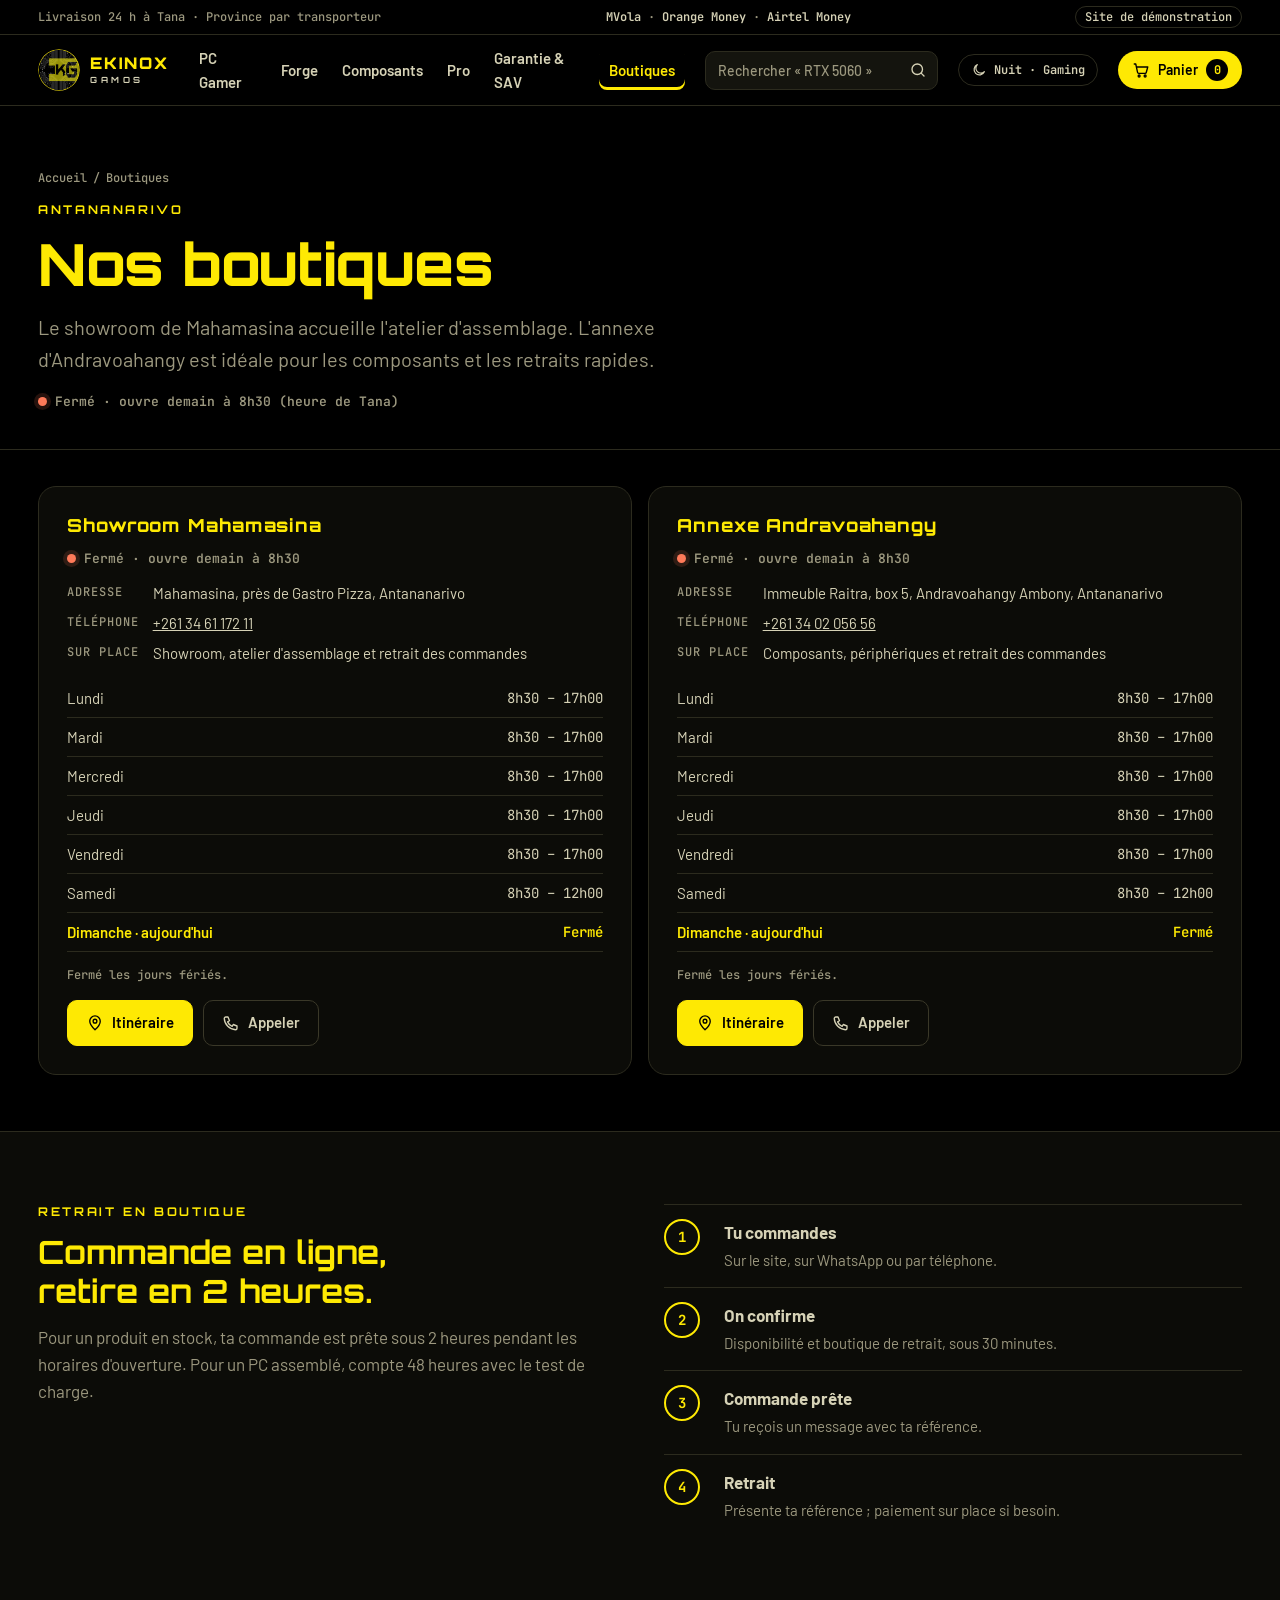
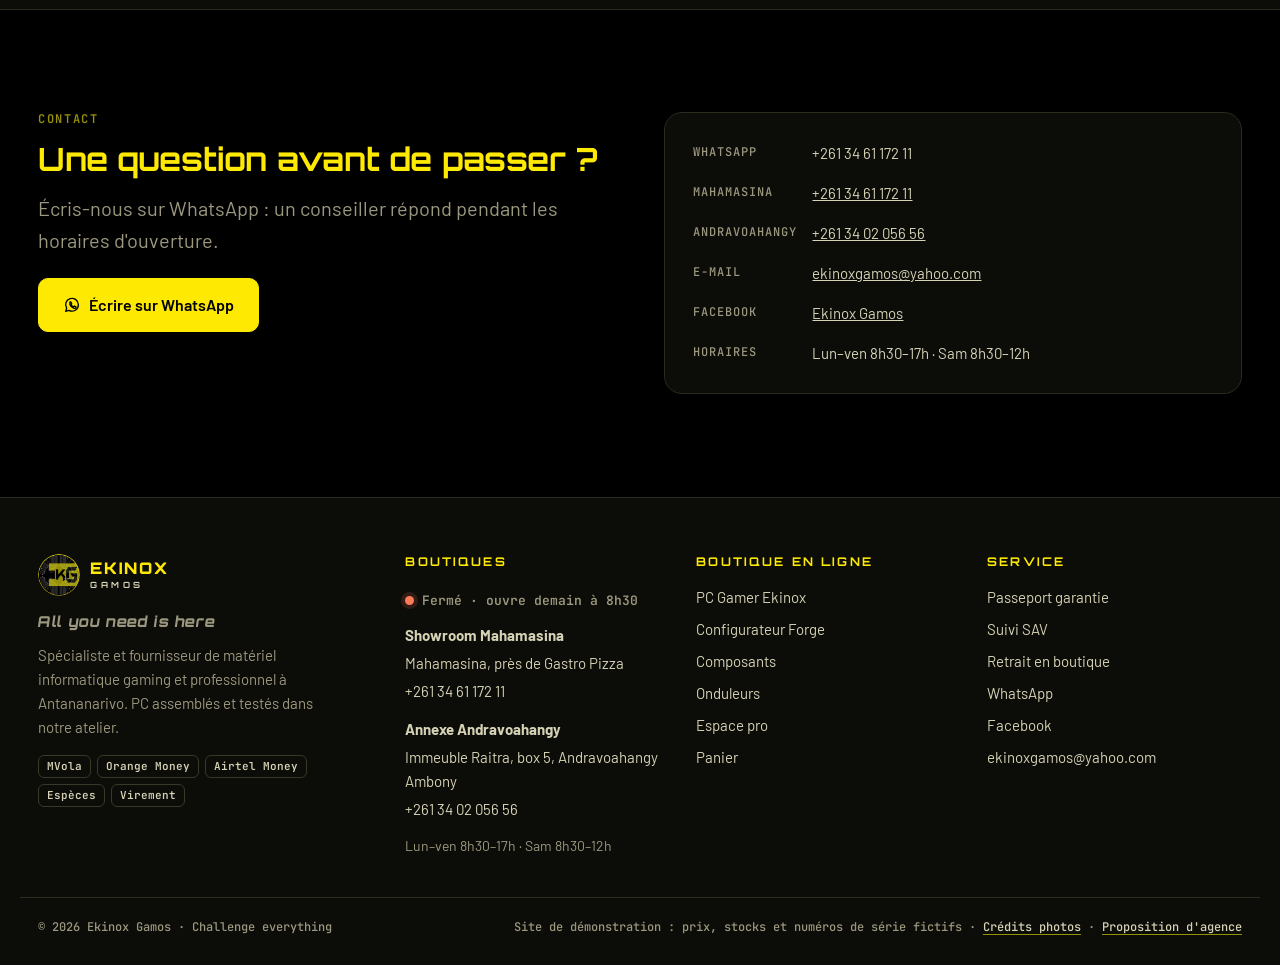
==== boutiques.html @ e49ce16f "Site de démonstration Ekinox Gamos Site statique (HTML/CSS/JS) dans la charte noir, jaune et olive :" ====
<!doctype html>
<html lang="fr">
<head>
<meta charset="utf-8">
<meta name="viewport" content="width=device-width, initial-scale=1, viewport-fit=cover">
<title>Nos boutiques · Ekinox Gamos</title>
<meta name="description" content="Showroom Ekinox Gamos à Mahamasina, près de Gastro Pizza, et annexe à l'immeuble Raitra, Andravoahangy. Horaires, itinéraires et contacts.">
<meta name="theme-color" content="#000000">
<link rel="icon" href="assets/img/logo-ekg.png">
<link rel="preconnect" href="https://fonts.googleapis.com">
<link rel="preconnect" href="https://fonts.gstatic.com" crossorigin>
<link rel="stylesheet" href="https://fonts.googleapis.com/css2?family=Barlow:wght@400;500;600;700&family=JetBrains+Mono:wght@400;500;600;700&family=Orbitron:wght@500;700;800;900&display=swap">
<link rel="stylesheet" href="assets/css/site.css">
<script>(function(){var d=document.documentElement,m=null,f=d.getAttribute("data-force");try{m=localStorage.getItem("ekg-mode")}catch(e){}if(f){m=f}else if(m!=="jour"&&m!=="nuit"){var h=(new Date().getUTCHours()+3)%24;m=(h>=6&&h<18)?"jour":"nuit"}d.setAttribute("data-mode",m)})();</script>
</head>
<body data-nav="boutiques.html">
<a class="skip" href="#main">Aller au contenu</a>
<header id="site-header"></header>

<main id="main">
  <section class="page-head">
    <div class="wrap">
      <nav class="crumbs" aria-label="Fil d'Ariane"><a href="index.html">Accueil</a><span>/</span><span>Boutiques</span></nav>
      <p class="kicker">Antananarivo</p>
      <h1>Nos boutiques</h1>
      <p class="lead">Le showroom de Mahamasina accueille l'atelier d'assemblage. L'annexe d'Andravoahangy est idéale pour les composants et les retraits rapides.</p>
      <p class="shop-status" id="b-status" style="margin-top:18px"></p>
    </div>
  </section>

  <section class="wrap" style="padding-block:36px 56px">
    <div class="shop-grid" id="b-shops"></div>
  </section>

  <section class="band-mode">
    <div class="wrap section" style="padding-block:clamp(44px,6vw,72px)">
      <div class="grid-2">
        <div>
          <p class="kicker">Retrait en boutique</p>
          <h2>Commande en ligne, retire en 2 heures.</h2>
          <p class="muted" style="margin-top:14px">Pour un produit en stock, ta commande est prête sous 2 heures pendant les horaires d'ouverture. Pour un PC assemblé, compte 48 heures avec le test de charge.</p>
        </div>
        <ol class="steps" style="margin-top:0">
          <li><div><b>Tu commandes</b><span>Sur le site, sur WhatsApp ou par téléphone.</span></div></li>
          <li><div><b>On confirme</b><span>Disponibilité et boutique de retrait, sous 30 minutes.</span></div></li>
          <li><div><b>Commande prête</b><span>Tu reçois un message avec ta référence.</span></div></li>
          <li><div><b>Retrait</b><span>Présente ta référence ; paiement sur place si besoin.</span></div></li>
        </ol>
      </div>
    </div>
  </section>

  <section class="section">
    <div class="wrap grid-2">
      <div>
        <p class="eyebrow">Contact</p>
        <h2>Une question avant de passer ?</h2>
        <p class="lead" style="margin-top:14px">Écris-nous sur WhatsApp : un conseiller répond pendant les horaires d'ouverture.</p>
        <div class="btn-row" style="margin-top:22px">
          <a class="btn btn-primary btn-lg" id="b-wa" target="_blank" rel="noopener"></a>
        </div>
      </div>
      <dl class="shop-meta panel" id="b-contact" style="display:grid"></dl>
    </div>
  </section>
</main>

<footer id="site-footer"></footer>
<script src="assets/js/data.js"></script>
<script src="assets/js/app.js"></script>
<script src="assets/js/boutiques.js"></script>
</body>
</html>
---- assets/css/site.css ----
/* ==========================================================================
   Ekinox Gamos — site de démonstration
   Charte : noir #000000, jaune #FEE903, olive #969108. Pas de blanc.
   Mode Nuit (gaming) : tout en noir. Mode Jour (pro) : en-tête et bandeaux en jaune.
   ========================================================================== */

:root{
  --bg:#000000;
  --surface:#0C0C08;
  --surface-2:#14140E;
  --surface-3:#1D1C14;
  --ink:#D6D2B6;            /* gris chaud de lecture (ajout fonctionnel) */
  --muted:#9C987F;
  --line:#2C2B1E;
  --line-2:#3A3828;
  --yellow:#FEE903;         /* jaune EKG */
  --yellow-hover:#FFF04D;
  --on-yellow:#000000;
  --olive:#969108;          /* olive EKG */
  --ok:#5FD39A;
  --danger:#FF7A59;

  /* En-tête et bandeaux : varient selon le mode */
  --hd-bg:#000000; --hd-fg:#D6D2B6; --hd-muted:#9C987F; --hd-line:#2C2B1E;
  --hd-accent:#FEE903; --hd-on-accent:#000000; --hd-field:#14140E;
  --band-bg:#0C0C08; --band-fg:#D6D2B6; --band-muted:#9C987F; --band-line:#2C2B1E;
  --band-title:#FEE903; --band-accent:#FEE903; --band-on-accent:#000000;

  --radius:12px;
  --radius-lg:18px;
  --shadow:0 30px 60px -30px rgba(0,0,0,.85);
  --font-display:"Orbitron","Arial Black",system-ui,sans-serif;
  --font-body:"Barlow",system-ui,-apple-system,"Segoe UI",Roboto,sans-serif;
  --font-mono:"JetBrains Mono",ui-monospace,SFMono-Regular,Menlo,Consolas,monospace;
  color-scheme:dark;
}
html[data-mode="jour"]{
  --hd-bg:#FEE903; --hd-fg:#000000; --hd-muted:#4A4500; --hd-line:#C9B902;
  --hd-accent:#000000; --hd-on-accent:#FEE903; --hd-field:#F1DC00;
  --band-bg:#FEE903; --band-fg:#000000; --band-muted:#4A4500; --band-line:#C9B902;
  --band-title:#000000; --band-accent:#000000; --band-on-accent:#FEE903;
}
html[data-mode="nuit"] [data-show-mode="jour"],
html[data-mode="jour"] [data-show-mode="nuit"]{display:none!important}

/* ---------- Base ---------- */
*,*::before,*::after{box-sizing:border-box}
html{background:var(--bg);scroll-behavior:smooth;-webkit-text-size-adjust:100%}
body{margin:0;background:var(--bg);color:var(--ink);font-family:var(--font-body);font-size:17px;line-height:1.6;-webkit-font-smoothing:antialiased;min-height:100vh;display:flex;flex-direction:column}
main{flex:1}
img{max-width:100%;display:block}
a{color:inherit}
button{font:inherit;color:inherit}
[hidden]{display:none!important}
::selection{background:var(--yellow);color:var(--on-yellow)}
:focus-visible{outline:2px solid var(--yellow);outline-offset:3px;border-radius:6px}
.skip{position:absolute;left:-999px;top:8px;z-index:200;background:var(--yellow);color:var(--on-yellow);padding:10px 14px;border-radius:8px;font-weight:700}
.skip:focus{left:12px}
.wrap{width:100%;max-width:1240px;margin-inline:auto;padding-left:max(18px, env(safe-area-inset-left, 0px));padding-right:max(18px, env(safe-area-inset-right, 0px))}
.mono{font-family:var(--font-mono)}
.sr-only{position:absolute;width:1px;height:1px;padding:0;margin:-1px;overflow:hidden;clip:rect(0,0,0,0);white-space:nowrap;border:0}

/* ---------- Typo ---------- */
h1,h2,h3,h4{margin:0;text-wrap:balance}
h1,h2,.display{font-family:var(--font-display);color:var(--yellow)}
h1{font-weight:800;font-size:clamp(30px,5vw,58px);line-height:1.12;letter-spacing:-.005em}
h2{font-weight:700;font-size:clamp(22px,2.8vw,32px);line-height:1.2}
h3{font-family:var(--font-body);font-weight:700;font-size:20px;line-height:1.3;color:var(--ink)}
h4{font-family:var(--font-body);font-weight:700;font-size:17px;color:var(--ink)}
p{margin:0}
.kicker{font:700 12px/1.3 var(--font-display);letter-spacing:.22em;text-transform:uppercase;color:var(--yellow);margin:0 0 14px}
.eyebrow{font:600 12px/1.3 var(--font-mono);letter-spacing:.14em;text-transform:uppercase;color:var(--olive);margin:0 0 12px}
.lead{font-size:clamp(17px,1.6vw,20px);color:var(--muted);max-width:58ch}
.muted{color:var(--muted)}
.hl{background:var(--yellow);color:var(--on-yellow);padding:0 .12em;-webkit-box-decoration-break:clone;box-decoration-break:clone}
.price{font-family:var(--font-mono);font-weight:700;font-variant-numeric:tabular-nums;white-space:nowrap;color:var(--yellow);letter-spacing:-.02em}
.price small{font-size:.65em;font-weight:500;color:var(--muted);letter-spacing:0}

/* ---------- Sections ---------- */
.section{padding-block:clamp(56px,8vw,104px)}
.section + .section{border-top:1px solid var(--line)}
.section-head{display:flex;flex-wrap:wrap;align-items:flex-end;justify-content:space-between;gap:16px 32px;margin-bottom:clamp(28px,4vw,44px)}
.section-head .lead{margin-top:12px}
.page-head{padding-block:clamp(36px,5vw,64px) clamp(24px,3vw,36px);border-bottom:1px solid var(--line)}
.page-head .lead{margin-top:14px}
.crumbs{font:500 12px var(--font-mono);color:var(--muted);margin-bottom:16px;display:flex;flex-wrap:wrap;gap:6px}
.crumbs a{text-decoration:none}
.crumbs a:hover{color:var(--yellow)}

/* Bandeaux qui suivent le mode (noir la nuit, jaune le jour) */
.band-mode{background:var(--band-bg);color:var(--band-fg);border-block:1px solid var(--band-line)}
.band-mode h2{color:var(--band-title)}
.band-mode .lead,.band-mode .muted{color:var(--band-muted)}
.band-mode .kicker{color:var(--band-title)}
.band-mode .btn-primary{background:var(--band-accent);border-color:var(--band-accent);color:var(--band-on-accent)}
.band-mode .btn-ghost{border-color:var(--band-fg);color:var(--band-fg)}
/* Bandeau toujours jaune, comme le bandeau de la bannière */
.band-y{background:var(--yellow);color:var(--on-yellow)}
.band-y h2,.band-y h3,.band-y .kicker{color:var(--on-yellow)}
.band-y .muted,.band-y .lead{color:#4A4500}

/* ---------- Piste de circuit ---------- */
.trace{position:relative;height:2px;background:var(--line)}
.trace::before{content:"";position:absolute;left:0;top:0;width:min(140px,30%);height:2px;background:var(--yellow)}
.trace::after{content:"";position:absolute;left:min(140px,30%);top:-5px;width:12px;height:12px;border-radius:50%;background:var(--bg);border:2px solid var(--yellow)}

/* ---------- Boutons ---------- */
.btn{display:inline-flex;align-items:center;justify-content:center;gap:8px;min-height:46px;padding:0 18px;border-radius:10px;border:1.5px solid var(--line-2);background:transparent;color:var(--ink);font:600 15px/1 var(--font-body);text-decoration:none;cursor:pointer;white-space:nowrap;transition:background-color .2s,border-color .2s,color .2s,transform .1s}
.btn:hover{border-color:var(--yellow);color:var(--yellow)}
.btn:active{transform:translateY(1px)}
.btn svg{width:18px;height:18px;flex:none}
.btn-primary{background:var(--yellow);border-color:var(--yellow);color:var(--on-yellow)}
.btn-primary:hover{background:var(--yellow-hover);border-color:var(--yellow-hover);color:var(--on-yellow)}
.btn-dark{background:#000;border-color:#000;color:var(--yellow)}
.btn-dark:hover{color:var(--yellow-hover);border-color:#000}
.btn-ghost{background:transparent}
.btn-sm{min-height:38px;padding:0 13px;font-size:14px;border-radius:9px}
.btn-lg{min-height:54px;padding:0 24px;font-size:16px}
.btn-block{width:100%}
.btn[disabled],.btn[aria-disabled="true"]{opacity:.45;cursor:not-allowed;pointer-events:none}
.btn-row{display:flex;flex-wrap:wrap;gap:10px}

/* ---------- Chips, tags, stock ---------- */
.chips{display:flex;flex-wrap:wrap;gap:8px;align-items:center}
.chip{display:inline-flex;align-items:center;gap:6px;min-height:38px;padding:0 14px;border-radius:999px;border:1.5px solid var(--line-2);font:600 13px/1 var(--font-mono);text-decoration:none;color:var(--ink);background:transparent;cursor:pointer;white-space:nowrap}
.chip:hover{border-color:var(--yellow);color:var(--yellow)}
.chip.is-on,.chip[aria-pressed="true"]{background:var(--yellow);border-color:var(--yellow);color:var(--on-yellow)}
.chip-label{font:500 11px var(--font-mono);color:var(--muted);text-transform:uppercase;letter-spacing:.12em;margin-right:4px}
.tag{display:inline-flex;align-items:center;font:600 11px/1 var(--font-mono);padding:5px 8px;border-radius:6px;border:1px solid var(--line-2);white-space:nowrap;color:var(--ink)}
.tag-y{background:var(--yellow);border-color:var(--yellow);color:var(--on-yellow)}
.tag-olive{border-color:var(--olive);color:var(--olive)}
.stock{display:inline-flex;align-items:center;gap:7px;font:500 12px/1.3 var(--font-mono);color:var(--muted)}
.stock::before{content:"";width:8px;height:8px;border-radius:50%;background:var(--ok);flex:none}
.stock.wait::before{background:var(--yellow)}
.stock.out::before{background:var(--line-2)}

/* ---------- Photos en bichromie noir / jaune ---------- */
.duo{position:relative;overflow:hidden;background:#000;isolation:isolate}
.duo img{width:100%;height:100%;object-fit:cover;filter:grayscale(1) contrast(1.12) brightness(.92)}
.duo::after{content:"";position:absolute;inset:0;background:var(--yellow);mix-blend-mode:multiply;pointer-events:none;z-index:1}

/* ---------- En-tête ---------- */
.topbar{background:var(--hd-bg);color:var(--hd-muted);border-bottom:1px solid var(--hd-line);font:500 12px/1.4 var(--font-mono);transition:background-color .35s,color .35s}
.topbar-in{display:flex;align-items:center;justify-content:space-between;gap:12px;min-height:34px}
.topbar b{color:var(--hd-fg);font-weight:600}
.tb-demo{border:1px solid var(--hd-line);border-radius:999px;padding:2px 9px;color:var(--hd-fg);white-space:nowrap}
.navbar{position:sticky;top:0;z-index:60;background:var(--hd-bg);color:var(--hd-fg);border-bottom:1px solid var(--hd-line);transition:background-color .35s,color .35s}
.nav-in{display:flex;align-items:center;gap:20px;min-height:70px}
.logo{display:inline-flex;align-items:center;gap:10px;text-decoration:none;flex:none}
.logo img{width:42px;height:42px;border-radius:50%;clip-path:circle(49.3%)}
.logo-word{display:flex;flex-direction:column;line-height:1}
.logo-word b{font:900 16px/1 var(--font-display);letter-spacing:.12em;color:var(--hd-accent)}
html[data-mode="nuit"] .logo-word b{color:var(--yellow)}
.logo-word small{font:700 8.5px/1 var(--font-display);letter-spacing:.42em;color:var(--hd-fg);margin-top:5px}
.nav-links{display:flex;align-items:center;gap:4px}
.nav-links a{text-decoration:none;font-weight:600;font-size:15px;padding:8px 10px;border-radius:8px;color:var(--hd-fg)}
.nav-links a:hover{box-shadow:inset 0 -3px 0 var(--hd-accent)}
html[data-mode="nuit"] .nav-links a:hover{color:var(--yellow);box-shadow:inset 0 -3px 0 var(--yellow)}
.nav-links a[aria-current="page"]{box-shadow:inset 0 -3px 0 var(--hd-accent)}
html[data-mode="nuit"] .nav-links a[aria-current="page"]{box-shadow:inset 0 -3px 0 var(--yellow);color:var(--yellow)}
.nav-search{margin-left:auto;display:flex;align-items:center;background:var(--hd-field);border:1.5px solid var(--hd-line);border-radius:10px;min-width:0;flex:0 1 240px}
.nav-search input{flex:1;min-width:0;background:none;border:0;color:var(--hd-fg);font:500 14px var(--font-body);padding:10px 12px;outline:none}
.nav-search input::placeholder{color:var(--hd-muted)}
.nav-search button{background:none;border:0;padding:0 10px;cursor:pointer;color:var(--hd-fg);display:grid;place-items:center;align-self:stretch}
.nav-search button svg{width:18px;height:18px}
.nav-search:focus-within{border-color:var(--hd-accent)}
.mode-btn{display:inline-flex;align-items:center;gap:7px;border:1.5px solid var(--hd-line);background:transparent;color:var(--hd-fg);border-radius:999px;padding:7px 12px;font:600 12px/1 var(--font-mono);cursor:pointer;flex:none}
.mode-btn svg{width:16px;height:16px}
.mode-btn:hover{border-color:var(--hd-accent)}
.cart-btn{display:inline-flex;align-items:center;gap:8px;text-decoration:none;background:var(--hd-accent);color:var(--hd-on-accent);border-radius:999px;padding:8px 14px;font:600 14px/1 var(--font-body);flex:none}
html[data-mode="nuit"] .cart-btn{background:var(--yellow);color:var(--on-yellow)}
.cart-btn svg{width:18px;height:18px}
.cart-btn b{font:700 12px/1 var(--font-mono);background:var(--hd-bg);color:var(--hd-fg);border-radius:999px;min-width:22px;height:22px;display:inline-grid;place-items:center;padding:0 6px}
html[data-mode="nuit"] .cart-btn b{background:#000;color:var(--yellow)}
.cart-btn.bump{animation:bump .4s ease}
@keyframes bump{50%{transform:scale(1.08)}}
.burger{display:none;background:none;border:1.5px solid var(--hd-line);border-radius:10px;width:44px;height:44px;place-items:center;cursor:pointer;color:var(--hd-fg);flex:none}
.burger svg{width:22px;height:22px}
.drawer{background:var(--hd-bg);border-top:1px solid var(--hd-line);padding-block:12px 20px}
.drawer nav{display:grid;gap:2px}
.drawer nav a{text-decoration:none;font-weight:600;font-size:18px;padding:12px 4px;border-bottom:1px solid var(--hd-line);color:var(--hd-fg)}
.drawer .nav-search{display:flex;margin:4px 0 12px;max-width:none}
@media (max-width:1180px){.nav-links a{padding:8px 7px;font-size:14px}.nav-search{flex-basis:180px}}
@media (max-width:1040px){
  .nav-links,.nav-in>.nav-search{display:none}
  .burger{display:grid;margin-left:auto}
  .cart-btn span{display:none}
}
@media (max-width:640px){.tb-pay{display:none}.mode-btn span{display:none}.logo-word small{display:none}.nav-in{gap:10px}}
@media (max-width:420px){.logo-word{display:none}}

/* ---------- Pied de page ---------- */
.site-footer{border-top:1px solid var(--line);background:var(--surface);margin-top:auto}
.foot-grid{display:grid;grid-template-columns:1.3fr 1fr 1fr 1fr;gap:36px;padding-block:56px 40px}
.foot-grid h3{font:700 12px var(--font-display);letter-spacing:.18em;text-transform:uppercase;color:var(--yellow);margin-bottom:16px}
.foot-grid ul{list-style:none;margin:0;padding:0;display:grid;gap:8px;font-size:15px}
.foot-grid a{text-decoration:none;color:var(--ink)}
.foot-grid a:hover{color:var(--yellow)}
.foot-brand .logo{margin-bottom:16px}
.foot-brand .logo-word b{color:var(--yellow)}
.foot-brand .logo-word small{color:var(--ink)}
.foot-slogan{font:800 16px/1.3 var(--font-display);color:var(--yellow);letter-spacing:.04em;transform:skewX(-8deg);transform-origin:left;margin-bottom:12px}
.foot-brand p{color:var(--muted);font-size:15px;max-width:36ch}
.foot-pay{display:flex;flex-wrap:wrap;gap:6px;margin-top:16px}
.foot-shop{display:grid;gap:4px;font-size:15px}
.foot-shop + .foot-shop{margin-top:14px}
.foot-shop b{color:var(--ink)}
.foot-bottom{display:flex;flex-wrap:wrap;justify-content:space-between;gap:10px 24px;padding-block:20px 28px;border-top:1px solid var(--line);font:500 12px/1.6 var(--font-mono);color:var(--muted)}
.foot-bottom a{color:var(--ink);text-decoration-color:var(--olive);text-underline-offset:3px}
@media (max-width:900px){.foot-grid{grid-template-columns:1fr 1fr}}
@media (max-width:520px){.foot-grid{grid-template-columns:1fr}}

/* ---------- Héros (accueil) ---------- */
.hero{position:relative;overflow:hidden;border-bottom:1px solid var(--line);min-height:clamp(520px,72vh,720px);display:flex;align-items:stretch}
.hero-media{position:absolute;inset:0}
.hero-media::before{content:"";position:absolute;inset:0;z-index:2;background:linear-gradient(90deg,rgba(0,0,0,.94) 0%,rgba(0,0,0,.82) 38%,rgba(0,0,0,.25) 75%,rgba(0,0,0,.35) 100%)}
.hero-in{position:relative;z-index:3;display:grid;grid-template-columns:minmax(0,1.25fr) minmax(0,.75fr);gap:40px;align-items:center;padding-block:clamp(48px,7vw,88px)}
.hero-copy .lead{margin-top:20px;color:var(--ink)}
.hero-copy .chips{margin-top:28px}
.hero-copy .btn-row{margin-top:22px}
.hero-card{justify-self:end;width:100%;max-width:340px;background:rgba(12,12,8,.88);border:1px solid var(--line-2);border-radius:var(--radius-lg);padding:20px;backdrop-filter:blur(6px);display:flex;flex-direction:column;gap:12px}
.hero-card .tag-y{align-self:flex-start}
.hero-card h3{font:900 22px/1.1 var(--font-display);letter-spacing:.06em;color:var(--yellow)}
.hero-card ul{list-style:none;margin:0;padding:12px 0;border-block:1px solid var(--line);display:grid;gap:4px;font:13px/1.5 var(--font-mono);color:var(--muted)}
.hero-card .price{font-size:22px}
@media (max-width:900px){
  .hero-in{grid-template-columns:1fr}
  .hero-card{justify-self:start}
  .hero-media::before{background:linear-gradient(180deg,rgba(0,0,0,.55) 0%,rgba(0,0,0,.9) 60%,#000 100%)}
}

/* ---------- Bande de confiance ---------- */
.trust{display:grid;grid-template-columns:repeat(4,minmax(0,1fr));border-bottom:1px solid var(--line)}
.trust li{list-style:none;display:flex;gap:14px;align-items:flex-start;padding:22px 20px;border-left:1px solid var(--line)}
.trust li:first-child{border-left:0;padding-left:0}
.trust svg{width:28px;height:28px;color:var(--yellow);flex:none;margin-top:2px}
.trust b{display:block;color:var(--ink);font-size:16px}
.trust span{font-size:14px;color:var(--muted)}
.trust-wrap{padding:0}
@media (max-width:900px){.trust{grid-template-columns:1fr 1fr}.trust li:nth-child(3){border-left:0;padding-left:0}.trust li:nth-child(n+3){border-top:1px solid var(--line)}}
@media (max-width:520px){.trust{grid-template-columns:1fr}.trust li{border-left:0;padding-left:0;border-top:1px solid var(--line)}.trust li:first-child{border-top:0}}

/* ---------- Cartes PC ---------- */
.pc-grid{display:grid;grid-template-columns:repeat(auto-fill,minmax(min(100%,260px),1fr));gap:18px}
.pc-card{position:relative;display:flex;flex-direction:column;background:var(--surface);border:1px solid var(--line);border-radius:var(--radius-lg);overflow:hidden;transition:border-color .25s,transform .25s}
.pc-card::after{content:"";position:absolute;left:0;right:0;bottom:0;height:3px;background:var(--yellow);transform:scaleX(0);transform-origin:left;transition:transform .35s ease}
.pc-card:hover{border-color:var(--line-2);transform:translateY(-2px)}
.pc-card:hover::after{transform:scaleX(1)}
.pc-media{display:block;aspect-ratio:4/3}
.pc-body{display:flex;flex-direction:column;gap:12px;padding:18px;flex:1}
.pc-top{display:flex;align-items:center;justify-content:space-between;gap:8px}
.pc-name{font:900 21px/1.1 var(--font-display);letter-spacing:.07em;color:var(--yellow);text-decoration:none}
.pc-line{color:var(--muted);font-size:15px;margin-top:-6px}
.pc-specs{list-style:none;margin:0;padding:0;display:grid;gap:3px;font:13px/1.5 var(--font-mono);color:var(--muted)}
.pc-specs li:nth-child(-n+2){color:var(--ink)}
.pc-fps{font:600 13px var(--font-mono);color:var(--yellow);display:flex;align-items:center;gap:8px}
.pc-fps i{flex:1;height:6px;border-radius:3px;background:var(--surface-3);overflow:hidden;position:relative}
.pc-fps i::before{content:"";position:absolute;inset:0 auto 0 0;width:var(--w,0%);background:var(--yellow)}
.pc-foot{margin-top:auto;display:flex;flex-direction:column;gap:6px;padding-top:14px;border-top:1px solid var(--line)}
.pc-foot .price{font-size:20px}
.pc-actions{display:grid;grid-template-columns:1fr 1fr;gap:8px}
.pc-badge{position:absolute;top:14px;left:14px;z-index:3}

/* ---------- Cartes composants ---------- */
.part-grid{display:grid;grid-template-columns:repeat(auto-fill,minmax(min(100%,230px),1fr));gap:14px}
.part-card{position:relative;display:flex;flex-direction:column;gap:10px;padding:16px;background:var(--surface);border:1px solid var(--line);border-radius:var(--radius);transition:border-color .2s}
.part-card:hover{border-color:var(--line-2)}
.part-ico{width:48px;height:48px;border-radius:10px;background:var(--surface-3);display:grid;place-items:center;color:var(--yellow)}
.part-ico svg{width:26px;height:26px}
.part-cat{font:500 11px var(--font-mono);color:var(--olive);text-transform:uppercase;letter-spacing:.12em}
.part-name{font-weight:700;font-size:16px;line-height:1.3;text-decoration:none;color:var(--ink)}
.part-name:hover{color:var(--yellow)}
.part-spec{font:12px/1.5 var(--font-mono);color:var(--muted)}
.part-foot{margin-top:auto;display:flex;align-items:flex-end;justify-content:space-between;gap:10px;padding-top:10px;border-top:1px solid var(--line)}
.part-foot .price{font-size:17px}
.part-foot .stock{margin-top:4px}
.part-note{position:absolute;top:14px;right:14px}

/* ---------- Univers pro ---------- */
.uni-grid{display:grid;grid-template-columns:repeat(3,minmax(0,1fr));gap:16px}
@media (max-width:900px){.uni-grid{grid-template-columns:1fr 1fr}}
@media (max-width:560px){.uni-grid{grid-template-columns:1fr}}
.uni-card{position:relative;display:block;min-height:220px;border-radius:var(--radius-lg);overflow:hidden;text-decoration:none;border:1px solid var(--line)}
.uni-card .duo{position:absolute;inset:0}
.uni-card .duo::before{content:"";position:absolute;inset:0;z-index:2;background:linear-gradient(0deg,rgba(0,0,0,.92) 0%,rgba(0,0,0,.35) 70%,rgba(0,0,0,.15) 100%)}
.uni-body{position:relative;z-index:3;display:flex;flex-direction:column;justify-content:flex-end;gap:6px;height:100%;min-height:220px;padding:20px}
.uni-body h3{font:800 17px/1.25 var(--font-display);letter-spacing:.04em;color:var(--yellow)}
.uni-body p{font-size:15px;color:var(--ink)}
.uni-card:hover{border-color:var(--yellow)}
.uni-card .arrow{position:absolute;top:16px;right:16px;z-index:3;width:36px;height:36px;border-radius:50%;background:var(--yellow);color:var(--on-yellow);display:grid;place-items:center;transition:transform .25s}
.uni-card:hover .arrow{transform:rotate(-45deg)}

/* ---------- Processus atelier ---------- */
.split{display:grid;grid-template-columns:minmax(0,1fr) minmax(0,1fr);gap:clamp(28px,5vw,64px);align-items:center}
@media (max-width:860px){.split{grid-template-columns:1fr}}
.split-media{border-radius:var(--radius-lg);aspect-ratio:4/3;border:1px solid var(--line)}
.steps{list-style:none;margin:28px 0 0;padding:0;display:grid;gap:0;counter-reset:st}
.steps li{counter-increment:st;display:grid;grid-template-columns:44px minmax(0,1fr);gap:16px;padding:14px 0;border-top:1px solid var(--line)}
.steps li::before{content:counter(st);display:grid;place-items:center;width:36px;height:36px;border-radius:50%;border:2px solid var(--yellow);color:var(--yellow);font:700 14px var(--font-mono)}
.steps b{display:block;color:var(--ink)}
.steps span{color:var(--muted);font-size:15px}

/* ---------- Bandeau promo ---------- */
.promo{display:grid;grid-template-columns:minmax(0,1fr) auto;gap:24px;align-items:center;padding-block:clamp(32px,4vw,48px)}
.promo p{max-width:62ch;margin-top:8px}
@media (max-width:760px){.promo{grid-template-columns:1fr}}

/* ---------- Arrivages ---------- */
.arrivals{display:grid;gap:0;border-top:1px solid var(--band-line)}
.arrival{display:grid;grid-template-columns:110px minmax(0,1fr) auto;gap:16px;align-items:center;padding:16px 0;border-bottom:1px solid var(--band-line)}
.arrival time{font:700 14px var(--font-mono);color:var(--band-title)}
.arrival b{display:block}
.arrival span{font-size:14px;color:var(--band-muted)}
@media (max-width:560px){.arrival{grid-template-columns:1fr;gap:6px}}

/* ---------- Boutiques ---------- */
.shop-grid{display:grid;grid-template-columns:repeat(2,minmax(0,1fr));gap:16px}
@media (max-width:760px){.shop-grid{grid-template-columns:1fr}}
.shop-card{background:var(--surface);border:1px solid var(--line);border-radius:var(--radius-lg);padding:clamp(20px,3vw,28px);display:flex;flex-direction:column;gap:14px}
.shop-card h3{font:800 18px/1.2 var(--font-display);letter-spacing:.05em;color:var(--yellow)}
.shop-status{display:inline-flex;align-items:center;gap:8px;font:600 13px var(--font-mono)}
.shop-status::before{content:"";width:9px;height:9px;border-radius:50%;background:var(--ok);box-shadow:0 0 0 4px rgba(95,211,154,.15)}
.shop-status.closed{color:var(--muted)}
.shop-status.closed::before{background:var(--danger);box-shadow:0 0 0 4px rgba(255,122,89,.15)}
.shop-meta{display:grid;grid-template-columns:auto minmax(0,1fr);gap:6px 14px;font-size:15px;margin:0}
.shop-meta dt{font:500 12px/1.9 var(--font-mono);color:var(--muted);text-transform:uppercase;letter-spacing:.08em}
.shop-meta dd{margin:0}
.hours{width:100%;border-collapse:collapse;font-size:15px}
.hours td{padding:7px 0;border-bottom:1px solid var(--line)}
.hours td:last-child{text-align:right;font-family:var(--font-mono);font-size:14px}
.hours tr.today td{color:var(--yellow);font-weight:600}

/* ---------- Formulaires ---------- */
.field{display:flex;flex-direction:column;gap:7px;min-width:0}
.field>label,.field>.label{font-weight:600;font-size:14px;color:var(--ink);display:flex;justify-content:space-between;gap:8px}
.field output{font:600 13px var(--font-mono);color:var(--yellow)}
.input,.select,.textarea{width:100%;background:var(--surface-2);border:1.5px solid var(--line-2);border-radius:10px;color:var(--ink);font:500 16px var(--font-body);padding:11px 14px;min-height:48px;transition:border-color .2s}
.textarea{min-height:120px;resize:vertical}
.select{appearance:none;background-image:url("data:image/svg+xml,%3Csvg xmlns='http://www.w3.org/2000/svg' viewBox='0 0 24 24' fill='none' stroke='%23FEE903' stroke-width='2'%3E%3Cpath d='m6 9 6 6 6-6'/%3E%3C/svg%3E");background-repeat:no-repeat;background-position:right 12px center;background-size:18px;padding-right:40px}
.input:focus,.select:focus,.textarea:focus{outline:none;border-color:var(--yellow)}
.input::placeholder,.textarea::placeholder{color:#6E6B57}
.hint{font-size:13px;color:var(--muted)}
.form-grid{display:grid;grid-template-columns:repeat(2,minmax(0,1fr));gap:16px}
.form-grid .full{grid-column:1/-1}
@media (max-width:620px){.form-grid{grid-template-columns:1fr}}
input[type="range"]{accent-color:var(--yellow);width:100%}
input[type="checkbox"],input[type="radio"]{accent-color:var(--yellow)}
.check{display:flex;gap:10px;align-items:flex-start;cursor:pointer;font-size:15px}
.check input{width:18px;height:18px;margin-top:3px;flex:none}

/* Cartes d'option (configurateur, livraison, paiement) */
.opts{display:grid;grid-template-columns:repeat(auto-fill,minmax(min(100%,250px),1fr));gap:10px}
.opt{position:relative;display:grid;grid-template-columns:auto minmax(0,1fr);gap:4px 12px;padding:14px;border:1.5px solid var(--line);border-radius:12px;background:var(--surface);cursor:pointer;transition:border-color .2s,background-color .2s}
.opt input{margin:3px 0 0;width:18px;height:18px}
.opt b{display:block;font-size:15px;line-height:1.3;color:var(--ink)}
.opt .opt-sub{grid-column:2;font:12px/1.5 var(--font-mono);color:var(--muted)}
.opt .opt-price{grid-column:2;display:flex;justify-content:space-between;align-items:center;gap:8px;margin-top:4px}
.opt .opt-price .price{font-size:15px}
.opt:hover{border-color:var(--line-2)}
.opt:has(input:checked){border-color:var(--yellow);background:var(--surface-2)}
.opt.is-off{opacity:.42;cursor:not-allowed}
.opt .why{grid-column:2;font:600 12px var(--font-mono);color:var(--danger)}

/* ---------- Tableaux ---------- */
.table-wrap{overflow-x:auto;border:1px solid var(--line);border-radius:var(--radius)}
.spec-table{width:100%;border-collapse:collapse;font-size:15px}
.spec-table th,.spec-table td{text-align:left;padding:12px 16px;border-bottom:1px solid var(--line);vertical-align:top}
.spec-table tr:last-child th,.spec-table tr:last-child td{border-bottom:0}
.spec-table th{width:34%;font:500 12px/1.8 var(--font-mono);color:var(--muted);text-transform:uppercase;letter-spacing:.06em;background:var(--surface)}
.spec-table td{font-family:var(--font-mono);font-size:14px}

/* ---------- Barres FPS ---------- */
.fps{display:grid;gap:12px}
.fps-row{display:grid;grid-template-columns:minmax(0,150px) minmax(0,1fr) 68px;gap:14px;align-items:center;font-size:15px}
.fps-row b{font:700 14px var(--font-mono);color:var(--yellow);text-align:right;font-variant-numeric:tabular-nums}
.fps-track{position:relative;height:12px;border-radius:6px;background:var(--surface-3)}
.fps-track > i{position:absolute;inset:0 auto 0 0;border-radius:6px;background:var(--yellow);width:var(--w)}
.fps-scale{display:grid;grid-template-columns:minmax(0,150px) minmax(0,1fr) 68px;gap:14px;font:500 11px var(--font-mono);color:var(--muted)}
.fps-scale span{position:relative;height:16px}
.fps-scale em{position:absolute;top:0;transform:translateX(-50%);font-style:normal;white-space:nowrap}
.fps-marks{position:absolute;inset:-6px 0;pointer-events:none}
.fps-marks i{position:absolute;top:0;bottom:0;width:1px;background:var(--olive);opacity:.7}
@media (max-width:520px){.fps-row,.fps-scale{grid-template-columns:minmax(0,96px) minmax(0,1fr) 56px;gap:10px;font-size:14px}}

/* ---------- Fiche produit ---------- */
.product{display:grid;grid-template-columns:minmax(0,1.1fr) minmax(0,.9fr);gap:clamp(24px,4vw,56px);align-items:start;padding-block:clamp(28px,4vw,48px)}
@media (max-width:900px){.product{grid-template-columns:1fr}}
.product-media{border-radius:var(--radius-lg);aspect-ratio:4/3;border:1px solid var(--line)}
.product-media.icon{display:grid;place-items:center;background:var(--surface)}
.product-media.icon::after{display:none}
.product-media.icon svg{width:30%;height:auto;color:var(--yellow)}
.photo-note{font:500 12px var(--font-mono);color:var(--muted);margin-top:10px}
.buybox{display:flex;flex-direction:column;gap:16px;position:sticky;top:96px}
@media (max-width:900px){.buybox{position:static}}
.buybox h1{font-size:clamp(28px,4vw,44px)}
.buybox .tagline{font-size:18px;color:var(--muted);margin-top:-6px}
.buybox .price{font-size:30px}
.stock-list{list-style:none;margin:0;padding:12px 14px;border:1px solid var(--line);border-radius:12px;display:grid;gap:8px;background:var(--surface)}
.stock-list li{display:flex;justify-content:space-between;gap:12px;font-size:15px}
.qty{display:inline-flex;align-items:center;border:1.5px solid var(--line-2);border-radius:10px;overflow:hidden}
.qty button{width:42px;height:46px;background:none;border:0;cursor:pointer;font-size:18px;color:var(--ink)}
.qty button:hover{color:var(--yellow)}
.qty input{width:44px;text-align:center;background:none;border:0;color:var(--ink);font:600 16px var(--font-mono);-moz-appearance:textfield}
.qty input::-webkit-outer-spin-button,.qty input::-webkit-inner-spin-button{-webkit-appearance:none}
.addon{display:grid;grid-template-columns:auto minmax(0,1fr) auto;gap:4px 12px;align-items:start;padding:14px;border:1.5px dashed var(--olive);border-radius:12px;cursor:pointer}
.addon:has(input:checked){border-style:solid;border-color:var(--yellow);background:var(--surface-2)}
.addon input{width:18px;height:18px;margin-top:3px}
.addon b{display:block}
.addon span{font-size:14px;color:var(--muted)}
.addon .price{font-size:15px}
.perks{list-style:none;margin:0;padding:0;display:grid;gap:10px}
.perks li{display:grid;grid-template-columns:24px minmax(0,1fr);gap:10px;font-size:15px}
.perks svg{width:22px;height:22px;color:var(--yellow)}
.perks b{color:var(--ink)}
.sticky-buy{display:none}
@media (max-width:900px){
  .sticky-buy{display:flex;position:fixed;left:0;right:0;bottom:0;z-index:55;gap:10px;align-items:center;justify-content:space-between;background:rgba(0,0,0,.94);border-top:1px solid var(--line-2);padding:10px max(14px, env(safe-area-inset-right, 0px)) calc(10px + env(safe-area-inset-bottom, 0px)) max(14px, env(safe-area-inset-left, 0px));backdrop-filter:blur(8px)}
  .sticky-buy .price{font-size:18px}
  body.has-sticky{padding-bottom:84px}
}
.tabs-block{display:grid;gap:clamp(36px,5vw,56px);padding-bottom:clamp(48px,6vw,80px)}

/* ---------- Catalogue ---------- */
.cat-layout{display:grid;grid-template-columns:250px minmax(0,1fr);gap:32px;padding-block:32px 72px;align-items:start}
@media (max-width:900px){.cat-layout{grid-template-columns:1fr}}
.cat-side{position:sticky;top:92px;display:flex;flex-direction:column;gap:22px}
@media (max-width:900px){.cat-side{position:static}}
.cat-list{list-style:none;margin:0;padding:0;display:grid;gap:2px}
.cat-list button{width:100%;display:flex;align-items:center;justify-content:space-between;gap:8px;background:none;border:0;border-radius:8px;padding:9px 10px;cursor:pointer;font:600 15px var(--font-body);color:var(--ink);text-align:left}
.cat-list button:hover{background:var(--surface-2);color:var(--yellow)}
.cat-list button[aria-pressed="true"]{background:var(--yellow);color:var(--on-yellow)}
.cat-list button span{font:500 12px var(--font-mono);opacity:.8}
@media (max-width:900px){
  .cat-list{display:flex;overflow-x:auto;gap:6px;padding-bottom:6px}
  .cat-list button{white-space:nowrap;border:1.5px solid var(--line-2);border-radius:999px;padding:8px 14px}
}
.cat-tools{display:flex;flex-wrap:wrap;gap:12px;align-items:center;margin-bottom:18px}
.cat-tools .search-big{flex:1 1 280px;position:relative}
.cat-tools .search-big svg{position:absolute;left:14px;top:50%;transform:translateY(-50%);width:18px;height:18px;color:var(--muted)}
.cat-tools .search-big .input{padding-left:42px}
.cat-tools .select{width:auto;min-width:200px}
.cat-banner{border-radius:var(--radius-lg);overflow:hidden;position:relative;min-height:150px;margin-bottom:20px;border:1px solid var(--line)}
.cat-banner .duo{position:absolute;inset:0}
.cat-banner .duo::before{content:"";position:absolute;inset:0;z-index:2;background:linear-gradient(90deg,rgba(0,0,0,.92) 0%,rgba(0,0,0,.5) 60%,rgba(0,0,0,.2) 100%)}
.cat-banner-in{position:relative;z-index:3;padding:24px;display:flex;flex-direction:column;justify-content:center;min-height:150px;gap:6px}
.cat-banner h2{font-size:clamp(20px,2.4vw,28px)}
.empty{border:1.5px dashed var(--line-2);border-radius:var(--radius-lg);padding:40px 24px;text-align:center;display:grid;gap:12px;justify-items:center;color:var(--muted)}
.empty svg{width:40px;height:40px;color:var(--olive)}
.empty b{color:var(--ink);font-size:18px}

/* ---------- Filtres de la gamme ---------- */
.filters{display:grid;grid-template-columns:minmax(0,1.4fr) repeat(3,minmax(0,1fr));gap:16px;align-items:end;padding:20px;background:var(--surface);border:1px solid var(--line);border-radius:var(--radius-lg)}
@media (max-width:900px){.filters{grid-template-columns:1fr 1fr}}
@media (max-width:520px){.filters{grid-template-columns:1fr}}

/* ---------- Configurateur ---------- */
.forge-start{display:grid;grid-template-columns:minmax(0,1.2fr) minmax(0,1fr) minmax(0,1fr) auto;gap:16px;align-items:end;padding:20px;background:var(--surface);border:1px solid var(--line);border-radius:var(--radius-lg)}
@media (max-width:900px){.forge-start{grid-template-columns:1fr 1fr}}
@media (max-width:560px){.forge-start{grid-template-columns:1fr}}
.forge{display:grid;grid-template-columns:minmax(0,1fr) 360px;gap:32px;align-items:start;padding-block:28px 80px}
@media (max-width:1000px){.forge{grid-template-columns:1fr}}
.forge-steps{display:grid;gap:36px}
.forge-step h2{display:flex;align-items:center;gap:12px;font-size:clamp(18px,2vw,22px);margin-bottom:14px}
.forge-step h2 .n{display:inline-grid;place-items:center;width:34px;height:34px;border-radius:50%;border:2px solid var(--yellow);font:700 14px var(--font-mono);color:var(--yellow);flex:none}
.forge-step.done h2 .n{background:var(--yellow);color:var(--on-yellow)}
.forge-step .step-note{font-size:14px;color:var(--muted);margin:-6px 0 14px}
.summary{position:sticky;top:92px;background:var(--surface);border:1px solid var(--line-2);border-radius:var(--radius-lg);padding:20px;display:flex;flex-direction:column;gap:14px}
@media (max-width:1000px){.summary{position:static}}
.summary h2{font-size:18px}
.sum-list{list-style:none;margin:0;padding:0;display:grid;gap:0}
.sum-list li{display:grid;grid-template-columns:minmax(0,1fr) auto;gap:2px 10px;padding:9px 0;border-bottom:1px solid var(--line);font-size:14px}
.sum-list li small{grid-column:1;font:500 11px var(--font-mono);color:var(--muted);text-transform:uppercase;letter-spacing:.08em}
.sum-list li span{grid-column:1;color:var(--ink)}
.sum-list li .price{grid-column:2;grid-row:1 / span 2;align-self:center;font-size:13px}
.sum-list li.empty-pick span{color:var(--muted);font-style:italic}
.sum-total{display:flex;justify-content:space-between;align-items:baseline;gap:10px}
.sum-total .price{font-size:26px}
.meter{display:grid;gap:6px;font-size:14px}
.meter-bar{height:10px;border-radius:5px;background:var(--surface-3);overflow:hidden}
.meter-bar i{display:block;height:100%;background:var(--yellow);width:var(--w,0%);transition:width .3s}
.meter-bar.bad i{background:var(--danger)}
.issues{list-style:none;margin:0;padding:0;display:grid;gap:8px}
.issues li{display:grid;grid-template-columns:20px minmax(0,1fr);gap:8px;font-size:14px;line-height:1.45}
.issues li::before{content:"!";display:grid;place-items:center;width:20px;height:20px;border-radius:50%;background:var(--danger);color:#000;font:700 12px var(--font-mono)}
.issues li.ok::before{content:"✓";background:var(--ok)}

/* ---------- Panier ---------- */
.cart-layout{display:grid;grid-template-columns:minmax(0,1fr) 400px;gap:32px;align-items:start;padding-block:32px 80px}
@media (max-width:1000px){.cart-layout{grid-template-columns:1fr}}
.cart-lines{display:grid;gap:12px}
.cart-line{display:grid;grid-template-columns:96px minmax(0,1fr) auto;gap:16px;align-items:start;padding:14px;background:var(--surface);border:1px solid var(--line);border-radius:var(--radius)}
.cart-thumb{width:96px;aspect-ratio:1;border-radius:10px}
.cart-thumb.icon{display:grid;place-items:center;background:var(--surface-3);color:var(--yellow)}
.cart-thumb.icon::after{display:none}
.cart-thumb.icon svg{width:40px;height:40px}
.cart-info{display:grid;gap:6px;min-width:0}
.cart-info a{font-weight:700;text-decoration:none;color:var(--ink)}
.cart-info a:hover{color:var(--yellow)}
.cart-info ul{list-style:none;margin:0;padding:0;font:12px/1.6 var(--font-mono);color:var(--muted)}
.cart-side{display:grid;gap:12px;justify-items:end}
.cart-side .price{font-size:17px}
.link-btn{background:none;border:0;padding:0;font:500 13px var(--font-mono);color:var(--muted);cursor:pointer;text-decoration:underline;text-underline-offset:3px}
.link-btn:hover{color:var(--danger)}
@media (max-width:620px){.cart-line{grid-template-columns:64px minmax(0,1fr)}.cart-thumb{width:64px}.cart-side{grid-column:1/-1;grid-auto-flow:column;justify-content:space-between;align-items:center}}
.checkout{position:sticky;top:92px;display:flex;flex-direction:column;gap:18px;background:var(--surface);border:1px solid var(--line-2);border-radius:var(--radius-lg);padding:20px}
@media (max-width:1000px){.checkout{position:static}}
.checkout h2{font-size:18px}
.checkout fieldset{border:0;margin:0;padding:0;display:grid;gap:8px}
.checkout legend{font-weight:700;font-size:15px;margin-bottom:8px;color:var(--ink)}
.checkout .opts{grid-template-columns:1fr}
.totals{display:grid;gap:6px;font-size:15px;padding-top:14px;border-top:1px solid var(--line)}
.totals div{display:flex;justify-content:space-between;gap:12px}
.totals .grand{font-size:17px;font-weight:700;color:var(--ink);padding-top:8px;border-top:1px solid var(--line);margin-top:4px}
.totals .grand .price{font-size:24px}
.upsell{display:grid;grid-template-columns:auto minmax(0,1fr) auto;gap:14px;align-items:center;padding:16px;border-radius:var(--radius);margin-top:4px}
.upsell svg{width:30px;height:30px}

/* ---------- Pro ---------- */
.pro-hero{padding-block:clamp(48px,7vw,88px)}
.pro-hero-in{display:grid;grid-template-columns:minmax(0,1.2fr) minmax(0,.8fr);gap:40px;align-items:center}
@media (max-width:900px){.pro-hero-in{grid-template-columns:1fr}}
.pro-hero h1{color:var(--band-title)}
.pro-perks{display:grid;grid-template-columns:1fr 1fr;gap:12px}
.pro-perks div{border:1.5px solid var(--band-line);border-radius:12px;padding:14px;display:grid;gap:2px}
.pro-perks b{font-size:16px}
.pro-perks span{font-size:14px;color:var(--band-muted)}
.uni-section{display:grid;grid-template-columns:minmax(0,.9fr) minmax(0,1.1fr);gap:clamp(24px,4vw,56px);align-items:center;padding-block:clamp(40px,6vw,72px);border-top:1px solid var(--line);scroll-margin-top:90px}
.uni-section:nth-of-type(even) .uni-photo{order:2}
@media (max-width:860px){.uni-section{grid-template-columns:1fr}.uni-section:nth-of-type(even) .uni-photo{order:0}}
.uni-photo{border-radius:var(--radius-lg);aspect-ratio:3/2;border:1px solid var(--line)}
.uni-text{display:flex;flex-direction:column;gap:14px}
.uni-text .soft{display:flex;flex-wrap:wrap;gap:6px}
.uni-config{background:var(--surface);border:1px solid var(--line);border-radius:var(--radius);padding:16px;display:grid;gap:10px}
.uni-config ul{list-style:none;margin:0;padding:0;font:13px/1.6 var(--font-mono);color:var(--muted)}
.uni-config .row{display:flex;justify-content:space-between;align-items:center;gap:12px;flex-wrap:wrap}
.toggle{display:inline-flex;border:1.5px solid var(--line-2);border-radius:999px;padding:3px}
.toggle button{border:0;background:none;padding:7px 14px;border-radius:999px;font:600 13px var(--font-mono);cursor:pointer;color:var(--muted)}
.toggle button[aria-pressed="true"]{background:var(--yellow);color:var(--on-yellow)}

/* ---------- Garantie ---------- */
.lookup{display:flex;flex-wrap:wrap;gap:10px;align-items:stretch}
.lookup .input{flex:1 1 260px;font-family:var(--font-mono);text-transform:uppercase;letter-spacing:.04em}
.passport{display:grid;grid-template-columns:minmax(0,1fr) 220px;gap:24px;background:var(--surface);border:1px solid var(--line-2);border-radius:var(--radius-lg);padding:clamp(20px,3vw,28px);margin-top:24px}
@media (max-width:760px){.passport{grid-template-columns:1fr}}
.passport-head{display:flex;flex-wrap:wrap;gap:10px;align-items:center;justify-content:space-between}
.passport h2{font-size:clamp(20px,2.4vw,26px)}
.qr-box{background:var(--yellow);border-radius:14px;padding:14px;display:grid;justify-items:center;gap:8px;align-self:start}
.qr-box canvas,.qr-box img{width:100%!important;height:auto!important;max-width:190px;image-rendering:pixelated}
.qr-box small{font:600 11px var(--font-mono);color:#000;text-align:center}
.warranty-bar{height:12px;border-radius:6px;background:var(--surface-3);overflow:hidden}
.warranty-bar i{display:block;height:100%;background:var(--yellow);width:var(--w)}
.warranty-bar.expired i{background:var(--danger)}
.timeline{list-style:none;margin:0;padding:0;display:grid;gap:0}
.timeline li{display:grid;grid-template-columns:28px minmax(0,1fr);gap:12px;padding-bottom:18px;position:relative}
.timeline li::before{content:"";width:16px;height:16px;border-radius:50%;border:2px solid var(--line-2);background:var(--bg);margin-top:4px;z-index:1}
.timeline li::after{content:"";position:absolute;left:8px;top:22px;bottom:0;width:2px;background:var(--line-2)}
.timeline li:last-child::after{display:none}
.timeline li.done::before{background:var(--yellow);border-color:var(--yellow)}
.timeline li.done::after{background:var(--yellow)}
.timeline li.current::before{border-color:var(--yellow);box-shadow:0 0 0 4px rgba(254,233,3,.18)}
.timeline b{display:block;color:var(--ink)}
.timeline span{font-size:14px;color:var(--muted)}
.cards-2{display:grid;grid-template-columns:repeat(2,minmax(0,1fr));gap:16px}
@media (max-width:860px){.cards-2{grid-template-columns:1fr}}
.panel{background:var(--surface);border:1px solid var(--line);border-radius:var(--radius-lg);padding:clamp(20px,3vw,28px);display:flex;flex-direction:column;gap:16px}
.panel h2{font-size:clamp(18px,2vw,22px)}
.demo-hint{font:500 13px var(--font-mono);color:var(--muted)}
.demo-hint button{font:600 13px var(--font-mono);background:none;border:0;border-bottom:1px dashed var(--olive);color:var(--yellow);cursor:pointer;padding:0}

/* ---------- Toast & modale ---------- */
.toasts{position:fixed;left:50%;bottom:calc(20px + env(safe-area-inset-bottom, 0px));transform:translateX(-50%);z-index:100;display:grid;gap:8px;width:min(440px,calc(100% - 28px))}
body.has-sticky .toasts{bottom:calc(96px + env(safe-area-inset-bottom, 0px))}
.toast{display:flex;align-items:center;justify-content:space-between;gap:14px;background:var(--yellow);color:var(--on-yellow);border-radius:12px;padding:12px 14px 12px 16px;font-weight:600;box-shadow:var(--shadow);animation:toast-in .3s ease}
.toast a{color:var(--on-yellow);font:700 13px var(--font-mono);white-space:nowrap}
@keyframes toast-in{from{opacity:0;transform:translateY(10px)}}
dialog.modal{border:1px solid var(--line-2);border-radius:var(--radius-lg);background:var(--surface);color:var(--ink);padding:0;width:min(520px,calc(100% - 28px));box-shadow:var(--shadow)}
dialog.modal::backdrop{background:rgba(0,0,0,.75)}
.modal-in{padding:clamp(20px,4vw,32px);display:grid;gap:16px}
.modal-in h2{font-size:20px}
.ref{font:700 18px var(--font-mono);color:var(--yellow);letter-spacing:.04em}
.recap{border:1px solid var(--line);border-radius:12px;padding:14px;display:grid;gap:6px;font-size:15px}
.recap div{display:flex;justify-content:space-between;gap:12px}
.recap span{color:var(--muted)}

/* ---------- Divers ---------- */
.note-demo{font:500 12px/1.6 var(--font-mono);color:var(--muted)}
.grid-2{display:grid;grid-template-columns:repeat(2,minmax(0,1fr));gap:clamp(24px,4vw,48px)}
@media (max-width:860px){.grid-2{grid-template-columns:1fr}}
.list-pads{list-style:none;margin:0;padding:0;display:grid;gap:12px}
.list-pads li{position:relative;padding-left:24px}
.list-pads li::before{content:"";position:absolute;left:0;top:.5em;width:10px;height:10px;border-radius:50%;border:2px solid var(--yellow);background:var(--bg)}
.credits{display:grid;gap:10px}
.credit{display:grid;grid-template-columns:120px minmax(0,1fr);gap:16px;align-items:center;padding:12px;border:1px solid var(--line);border-radius:12px;background:var(--surface)}
.credit .duo{aspect-ratio:3/2;border-radius:8px}
.credit a{color:var(--ink);text-decoration-color:var(--olive);text-underline-offset:3px}
@media (max-width:520px){.credit{grid-template-columns:84px minmax(0,1fr)}}

@media (prefers-reduced-motion: reduce){
  html{scroll-behavior:auto}
  *,*::before,*::after{animation:none!important;transition:none!important}
}
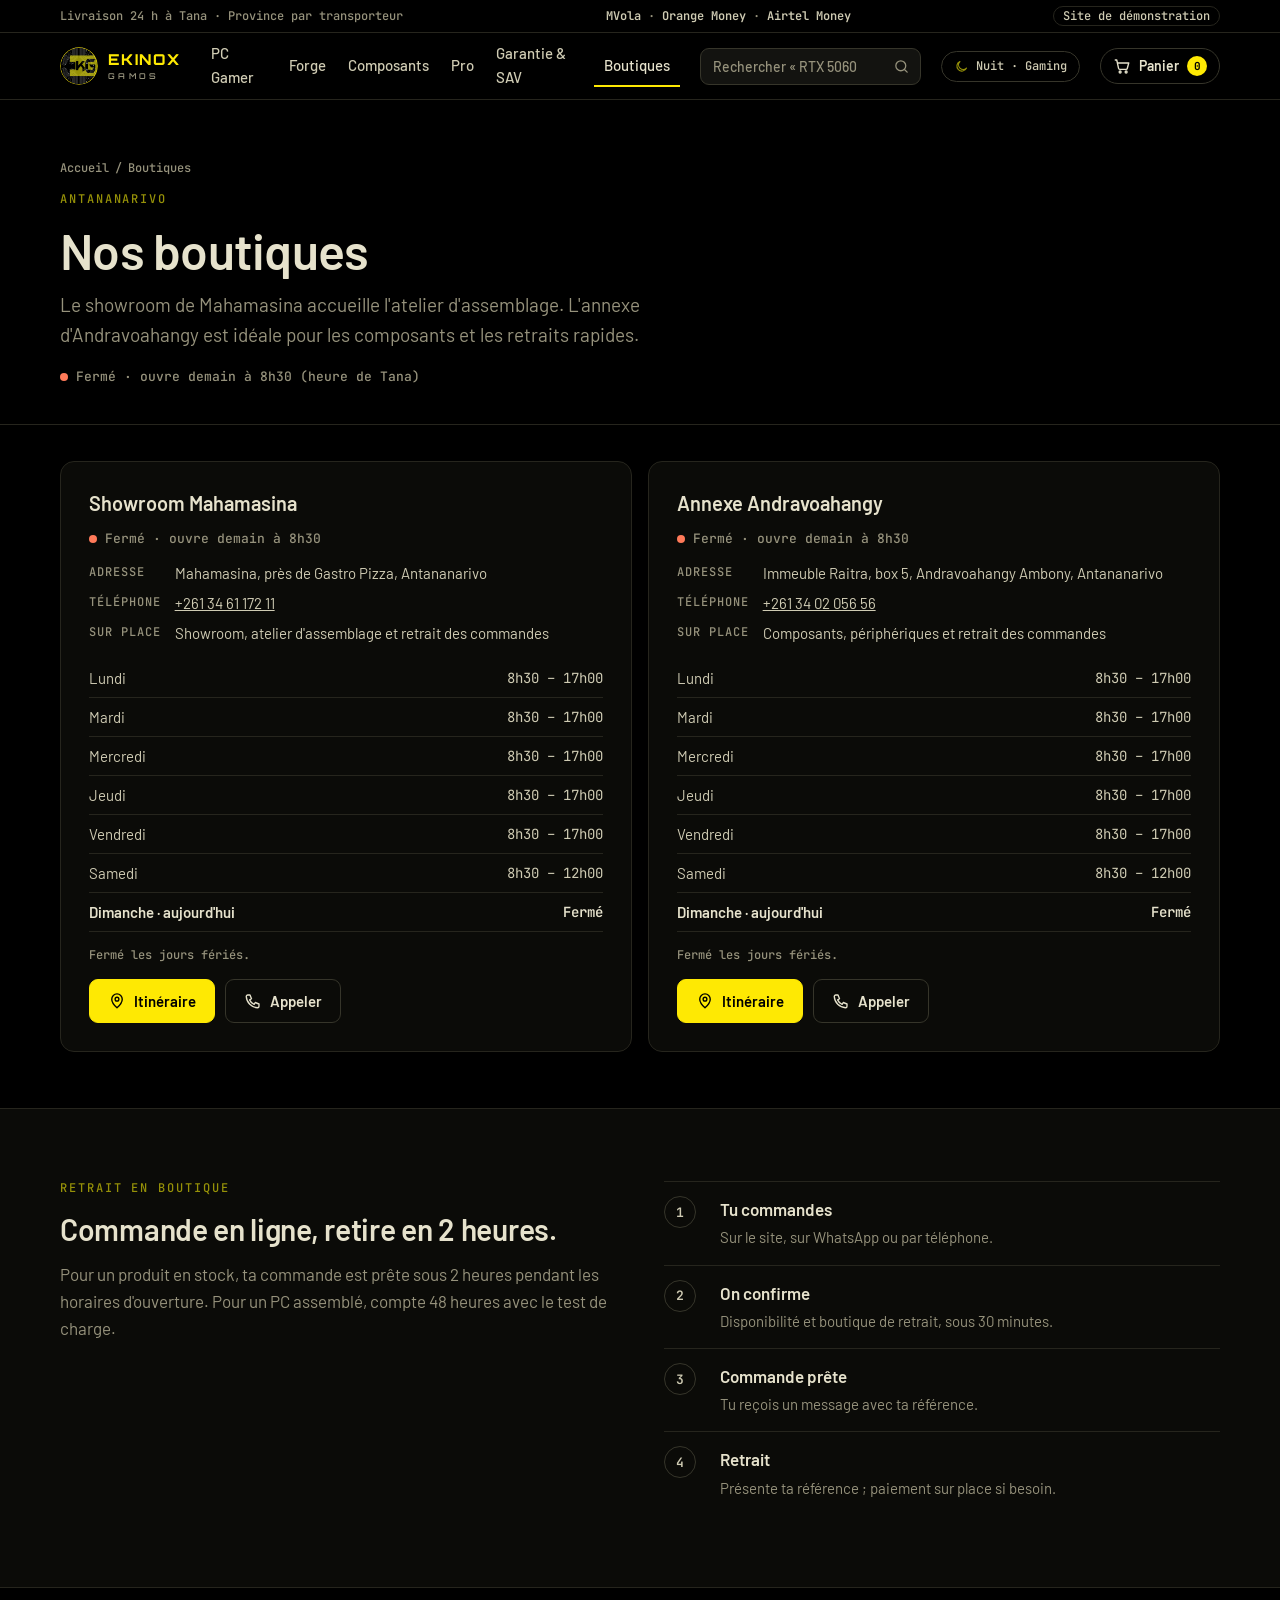
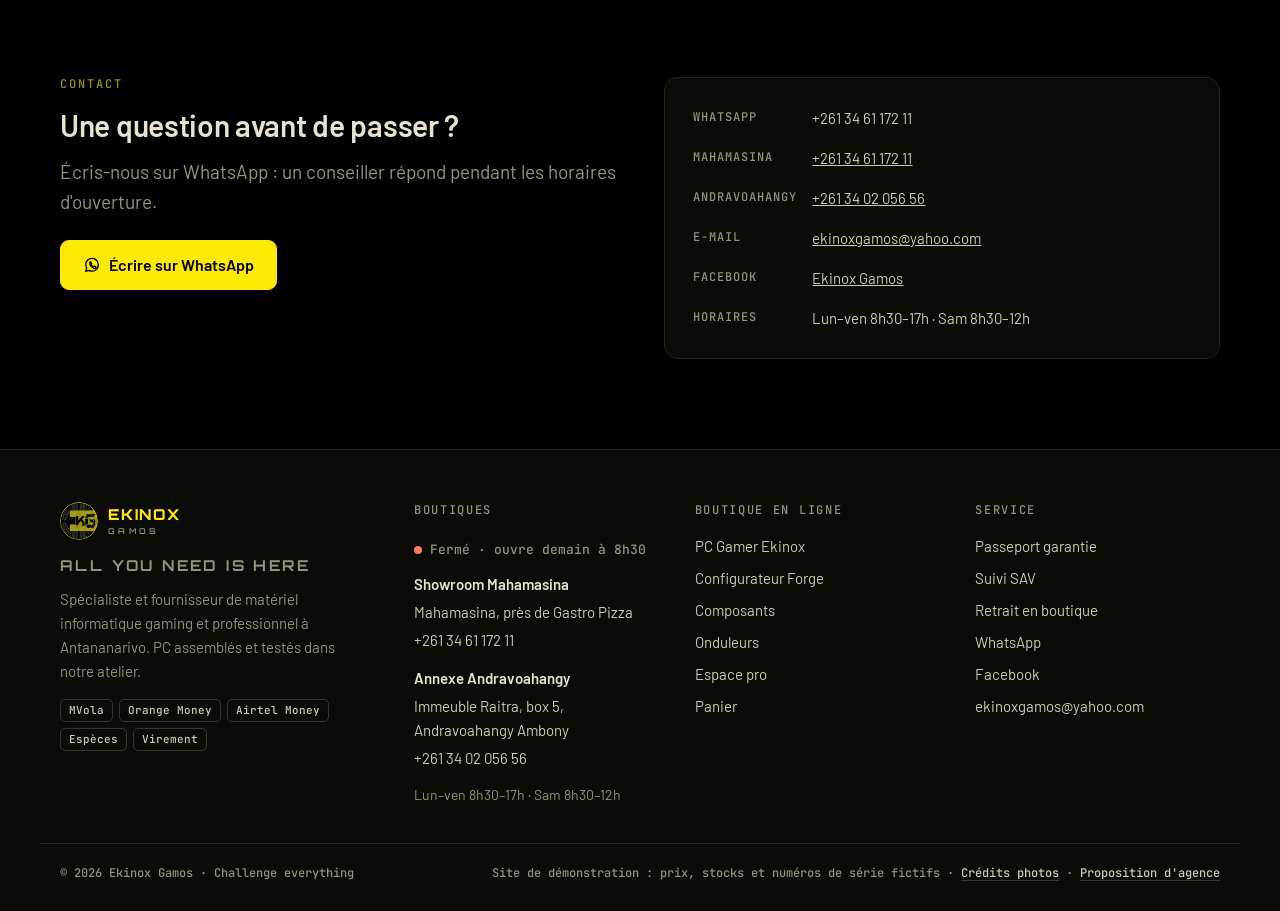
==== commit 73a96d9c: "Design plus sobre, photos naturelles et motion design - Retire le filtre jaune des photos : couleurs" ====
--- a/boutiques.html
+++ b/boutiques.html
@@ -11,7 +11,7 @@
 <link rel="preconnect" href="https://fonts.gstatic.com" crossorigin>
 <link rel="stylesheet" href="https://fonts.googleapis.com/css2?family=Barlow:wght@400;500;600;700&family=JetBrains+Mono:wght@400;500;600;700&family=Orbitron:wght@500;700;800;900&display=swap">
 <link rel="stylesheet" href="assets/css/site.css">
-<script>(function(){var d=document.documentElement,m=null,f=d.getAttribute("data-force");try{m=localStorage.getItem("ekg-mode")}catch(e){}if(f){m=f}else if(m!=="jour"&&m!=="nuit"){var h=(new Date().getUTCHours()+3)%24;m=(h>=6&&h<18)?"jour":"nuit"}d.setAttribute("data-mode",m)})();</script>
+<script>(function(){var d=document.documentElement,m=null,f=d.getAttribute("data-force");try{m=localStorage.getItem("ekg-mode")}catch(e){}if(f){m=f}else if(m!=="jour"&&m!=="nuit"){var h=(new Date().getUTCHours()+3)%24;m=(h>=6&&h<18)?"jour":"nuit"}d.setAttribute("data-mode",m);if(window.matchMedia&&!matchMedia("(prefers-reduced-motion: reduce)").matches&&"IntersectionObserver"in window)d.classList.add("motion")})();</script>
 </head>
 <body data-nav="boutiques.html">
 <a class="skip" href="#main">Aller au contenu</a>
@@ -69,5 +69,6 @@
 <script src="assets/js/data.js"></script>
 <script src="assets/js/app.js"></script>
 <script src="assets/js/boutiques.js"></script>
+<script src="assets/js/motion.js"></script>
 </body>
 </html>
--- a/assets/css/site.css
+++ b/assets/css/site.css
@@ -1,44 +1,44 @@
 /* ==========================================================================
    Ekinox Gamos — site de démonstration
    Charte : noir #000000, jaune #FEE903, olive #969108. Pas de blanc.
-   Mode Nuit (gaming) : tout en noir. Mode Jour (pro) : en-tête et bandeaux en jaune.
+   Direction sobre : fond noir, titres en gris chaud, jaune réservé aux actions
+   principales et aux petits repères. Photos en couleurs naturelles.
+   Mode Nuit (gaming) / Jour (pro) : seul le bandeau supérieur passe en jaune le jour.
    ========================================================================== */
 
 :root{
   --bg:#000000;
-  --surface:#0C0C08;
-  --surface-2:#14140E;
-  --surface-3:#1D1C14;
-  --ink:#D6D2B6;            /* gris chaud de lecture (ajout fonctionnel) */
-  --muted:#9C987F;
-  --line:#2C2B1E;
-  --line-2:#3A3828;
-  --yellow:#FEE903;         /* jaune EKG */
+  --surface:#0B0B08;
+  --surface-2:#131310;
+  --surface-3:#1B1A15;
+  --ink-strong:#E6E2CC;     /* titres (gris chaud, pas de blanc) */
+  --ink:#CFCBB3;            /* texte courant */
+  --muted:#96927C;
+  --line:#26251D;
+  --line-2:#36352A;
+  --yellow:#FEE903;         /* jaune EKG : actions principales */
   --yellow-hover:#FFF04D;
   --on-yellow:#000000;
-  --olive:#969108;          /* olive EKG */
+  --olive:#969108;          /* olive EKG : repères discrets */
   --ok:#5FD39A;
   --danger:#FF7A59;
 
-  /* En-tête et bandeaux : varient selon le mode */
-  --hd-bg:#000000; --hd-fg:#D6D2B6; --hd-muted:#9C987F; --hd-line:#2C2B1E;
-  --hd-accent:#FEE903; --hd-on-accent:#000000; --hd-field:#14140E;
-  --band-bg:#0C0C08; --band-fg:#D6D2B6; --band-muted:#9C987F; --band-line:#2C2B1E;
-  --band-title:#FEE903; --band-accent:#FEE903; --band-on-accent:#000000;
-
-  --radius:12px;
-  --radius-lg:18px;
-  --shadow:0 30px 60px -30px rgba(0,0,0,.85);
+  /* Bandeau supérieur : seul élément qui change de couleur selon le mode */
+  --tb-bg:#000000; --tb-fg:#96927C; --tb-strong:#CFCBB3; --tb-line:#26251D;
+  /* Sections « bandeau » : liseré jaune le jour */
+  --band-edge:#26251D;
+
+  --radius:10px;
+  --radius-lg:14px;
+  --shadow:0 24px 48px -28px rgba(0,0,0,.9);
   --font-display:"Orbitron","Arial Black",system-ui,sans-serif;
   --font-body:"Barlow",system-ui,-apple-system,"Segoe UI",Roboto,sans-serif;
   --font-mono:"JetBrains Mono",ui-monospace,SFMono-Regular,Menlo,Consolas,monospace;
   color-scheme:dark;
 }
 html[data-mode="jour"]{
-  --hd-bg:#FEE903; --hd-fg:#000000; --hd-muted:#4A4500; --hd-line:#C9B902;
-  --hd-accent:#000000; --hd-on-accent:#FEE903; --hd-field:#F1DC00;
-  --band-bg:#FEE903; --band-fg:#000000; --band-muted:#4A4500; --band-line:#C9B902;
-  --band-title:#000000; --band-accent:#000000; --band-on-accent:#FEE903;
+  --tb-bg:#FEE903; --tb-fg:#3D3A00; --tb-strong:#000000; --tb-line:#E3D002;
+  --band-edge:#FEE903;
 }
 html[data-mode="nuit"] [data-show-mode="jour"],
 html[data-mode="jour"] [data-show-mode="nuit"]{display:none!important}
@@ -56,131 +56,115 @@
 :focus-visible{outline:2px solid var(--yellow);outline-offset:3px;border-radius:6px}
 .skip{position:absolute;left:-999px;top:8px;z-index:200;background:var(--yellow);color:var(--on-yellow);padding:10px 14px;border-radius:8px;font-weight:700}
 .skip:focus{left:12px}
-.wrap{width:100%;max-width:1240px;margin-inline:auto;padding-left:max(18px, env(safe-area-inset-left, 0px));padding-right:max(18px, env(safe-area-inset-right, 0px))}
+.wrap{width:100%;max-width:1200px;margin-inline:auto;padding-left:max(20px, env(safe-area-inset-left, 0px));padding-right:max(20px, env(safe-area-inset-right, 0px))}
 .mono{font-family:var(--font-mono)}
 .sr-only{position:absolute;width:1px;height:1px;padding:0;margin:-1px;overflow:hidden;clip:rect(0,0,0,0);white-space:nowrap;border:0}
 
 /* ---------- Typo ---------- */
-h1,h2,h3,h4{margin:0;text-wrap:balance}
-h1,h2,.display{font-family:var(--font-display);color:var(--yellow)}
-h1{font-weight:800;font-size:clamp(30px,5vw,58px);line-height:1.12;letter-spacing:-.005em}
-h2{font-weight:700;font-size:clamp(22px,2.8vw,32px);line-height:1.2}
-h3{font-family:var(--font-body);font-weight:700;font-size:20px;line-height:1.3;color:var(--ink)}
-h4{font-family:var(--font-body);font-weight:700;font-size:17px;color:var(--ink)}
+h1,h2,h3,h4{margin:0;text-wrap:balance;font-family:var(--font-body);color:var(--ink-strong)}
+h1{font-weight:600;font-size:clamp(30px,4.2vw,50px);line-height:1.12;letter-spacing:-.015em}
+h2{font-weight:600;font-size:clamp(23px,2.5vw,30px);line-height:1.2;letter-spacing:-.01em}
+h3{font-weight:600;font-size:19px;line-height:1.3}
+h4{font-weight:600;font-size:17px}
 p{margin:0}
-.kicker{font:700 12px/1.3 var(--font-display);letter-spacing:.22em;text-transform:uppercase;color:var(--yellow);margin:0 0 14px}
-.eyebrow{font:600 12px/1.3 var(--font-mono);letter-spacing:.14em;text-transform:uppercase;color:var(--olive);margin:0 0 12px}
-.lead{font-size:clamp(17px,1.6vw,20px);color:var(--muted);max-width:58ch}
+.kicker,.eyebrow{font:500 12px/1.3 var(--font-mono);letter-spacing:.16em;text-transform:uppercase;color:var(--olive);margin:0 0 14px}
+.lead{font-size:clamp(17px,1.5vw,19px);color:var(--muted);max-width:58ch}
 .muted{color:var(--muted)}
-.hl{background:var(--yellow);color:var(--on-yellow);padding:0 .12em;-webkit-box-decoration-break:clone;box-decoration-break:clone}
-.price{font-family:var(--font-mono);font-weight:700;font-variant-numeric:tabular-nums;white-space:nowrap;color:var(--yellow);letter-spacing:-.02em}
-.price small{font-size:.65em;font-weight:500;color:var(--muted);letter-spacing:0}
+.hl{color:var(--yellow)}
+.price{font-family:var(--font-mono);font-weight:600;font-variant-numeric:tabular-nums;white-space:nowrap;color:var(--ink-strong);letter-spacing:-.02em}
+.price small{font-size:.7em;font-weight:500;color:var(--muted);letter-spacing:0}
 
 /* ---------- Sections ---------- */
-.section{padding-block:clamp(56px,8vw,104px)}
+.section{padding-block:clamp(56px,7vw,96px)}
 .section + .section{border-top:1px solid var(--line)}
-.section-head{display:flex;flex-wrap:wrap;align-items:flex-end;justify-content:space-between;gap:16px 32px;margin-bottom:clamp(28px,4vw,44px)}
-.section-head .lead{margin-top:12px}
-.page-head{padding-block:clamp(36px,5vw,64px) clamp(24px,3vw,36px);border-bottom:1px solid var(--line)}
-.page-head .lead{margin-top:14px}
+.section-head{display:flex;flex-wrap:wrap;align-items:flex-end;justify-content:space-between;gap:16px 32px;margin-bottom:clamp(26px,3.5vw,40px)}
+.section-head .lead{margin-top:10px}
+.page-head{padding-block:clamp(36px,5vw,60px) clamp(24px,3vw,36px);border-bottom:1px solid var(--line)}
+.page-head .lead{margin-top:12px}
 .crumbs{font:500 12px var(--font-mono);color:var(--muted);margin-bottom:16px;display:flex;flex-wrap:wrap;gap:6px}
 .crumbs a{text-decoration:none}
-.crumbs a:hover{color:var(--yellow)}
-
-/* Bandeaux qui suivent le mode (noir la nuit, jaune le jour) */
-.band-mode{background:var(--band-bg);color:var(--band-fg);border-block:1px solid var(--band-line)}
-.band-mode h2{color:var(--band-title)}
-.band-mode .lead,.band-mode .muted{color:var(--band-muted)}
-.band-mode .kicker{color:var(--band-title)}
-.band-mode .btn-primary{background:var(--band-accent);border-color:var(--band-accent);color:var(--band-on-accent)}
-.band-mode .btn-ghost{border-color:var(--band-fg);color:var(--band-fg)}
-/* Bandeau toujours jaune, comme le bandeau de la bannière */
-.band-y{background:var(--yellow);color:var(--on-yellow)}
-.band-y h2,.band-y h3,.band-y .kicker{color:var(--on-yellow)}
-.band-y .muted,.band-y .lead{color:#4A4500}
-
-/* ---------- Piste de circuit ---------- */
-.trace{position:relative;height:2px;background:var(--line)}
-.trace::before{content:"";position:absolute;left:0;top:0;width:min(140px,30%);height:2px;background:var(--yellow)}
-.trace::after{content:"";position:absolute;left:min(140px,30%);top:-5px;width:12px;height:12px;border-radius:50%;background:var(--bg);border:2px solid var(--yellow)}
+.crumbs a:hover{color:var(--ink-strong)}
+
+/* Sections bandeau : fond légèrement plus clair, liseré jaune en mode Jour */
+.band-mode{background:var(--surface);border-top:1px solid var(--band-edge);border-bottom:1px solid var(--line);transition:border-color .35s}
+html[data-mode="jour"] .band-mode{border-top-width:2px}
+.band-soft{background:var(--surface);border-block:1px solid var(--line)}
+
+/* ---------- Piste de circuit (repère discret) ---------- */
+.trace{position:relative;height:1px;background:var(--line)}
+.trace::before{content:"";position:absolute;left:0;top:0;width:min(96px,30%);height:1px;background:var(--olive)}
+.trace::after{content:"";position:absolute;left:min(96px,30%);top:-4px;width:9px;height:9px;border-radius:50%;background:var(--bg);border:1.5px solid var(--olive)}
 
 /* ---------- Boutons ---------- */
-.btn{display:inline-flex;align-items:center;justify-content:center;gap:8px;min-height:46px;padding:0 18px;border-radius:10px;border:1.5px solid var(--line-2);background:transparent;color:var(--ink);font:600 15px/1 var(--font-body);text-decoration:none;cursor:pointer;white-space:nowrap;transition:background-color .2s,border-color .2s,color .2s,transform .1s}
-.btn:hover{border-color:var(--yellow);color:var(--yellow)}
-.btn:active{transform:translateY(1px)}
+.btn{display:inline-flex;align-items:center;justify-content:center;gap:8px;min-height:44px;padding:0 18px;border-radius:9px;border:1px solid var(--line-2);background:transparent;color:var(--ink-strong);font:600 15px/1 var(--font-body);text-decoration:none;cursor:pointer;white-space:nowrap;transition:background-color .2s,border-color .2s,color .2s}
+.btn:hover{border-color:var(--muted);background:var(--surface-2)}
 .btn svg{width:18px;height:18px;flex:none}
 .btn-primary{background:var(--yellow);border-color:var(--yellow);color:var(--on-yellow)}
 .btn-primary:hover{background:var(--yellow-hover);border-color:var(--yellow-hover);color:var(--on-yellow)}
 .btn-dark{background:#000;border-color:#000;color:var(--yellow)}
-.btn-dark:hover{color:var(--yellow-hover);border-color:#000}
 .btn-ghost{background:transparent}
-.btn-sm{min-height:38px;padding:0 13px;font-size:14px;border-radius:9px}
-.btn-lg{min-height:54px;padding:0 24px;font-size:16px}
+.btn-sm{min-height:36px;padding:0 13px;font-size:14px;border-radius:8px}
+.btn-lg{min-height:50px;padding:0 22px;font-size:16px}
 .btn-block{width:100%}
-.btn[disabled],.btn[aria-disabled="true"]{opacity:.45;cursor:not-allowed;pointer-events:none}
+.btn[disabled],.btn[aria-disabled="true"]{opacity:.4;cursor:not-allowed;pointer-events:none}
 .btn-row{display:flex;flex-wrap:wrap;gap:10px}
 
 /* ---------- Chips, tags, stock ---------- */
 .chips{display:flex;flex-wrap:wrap;gap:8px;align-items:center}
-.chip{display:inline-flex;align-items:center;gap:6px;min-height:38px;padding:0 14px;border-radius:999px;border:1.5px solid var(--line-2);font:600 13px/1 var(--font-mono);text-decoration:none;color:var(--ink);background:transparent;cursor:pointer;white-space:nowrap}
-.chip:hover{border-color:var(--yellow);color:var(--yellow)}
-.chip.is-on,.chip[aria-pressed="true"]{background:var(--yellow);border-color:var(--yellow);color:var(--on-yellow)}
+.chip{display:inline-flex;align-items:center;gap:6px;min-height:36px;padding:0 14px;border-radius:999px;border:1px solid var(--line-2);font:500 13px/1 var(--font-body);text-decoration:none;color:var(--ink);background:transparent;cursor:pointer;white-space:nowrap;transition:border-color .2s,color .2s}
+.chip:hover{border-color:var(--muted);color:var(--ink-strong)}
+.chip.is-on,.chip[aria-pressed="true"]{border-color:var(--yellow);color:var(--ink-strong);background:var(--surface-2)}
 .chip-label{font:500 11px var(--font-mono);color:var(--muted);text-transform:uppercase;letter-spacing:.12em;margin-right:4px}
-.tag{display:inline-flex;align-items:center;font:600 11px/1 var(--font-mono);padding:5px 8px;border-radius:6px;border:1px solid var(--line-2);white-space:nowrap;color:var(--ink)}
-.tag-y{background:var(--yellow);border-color:var(--yellow);color:var(--on-yellow)}
+.tag{display:inline-flex;align-items:center;font:500 11px/1 var(--font-mono);padding:5px 8px;border-radius:5px;border:1px solid var(--line-2);white-space:nowrap;color:var(--ink)}
+.tag-y{border-color:var(--yellow);color:var(--yellow);background:rgba(0,0,0,.6)}
 .tag-olive{border-color:var(--olive);color:var(--olive)}
 .stock{display:inline-flex;align-items:center;gap:7px;font:500 12px/1.3 var(--font-mono);color:var(--muted)}
-.stock::before{content:"";width:8px;height:8px;border-radius:50%;background:var(--ok);flex:none}
+.stock::before{content:"";width:7px;height:7px;border-radius:50%;background:var(--ok);flex:none}
 .stock.wait::before{background:var(--yellow)}
 .stock.out::before{background:var(--line-2)}
 
-/* ---------- Photos en bichromie noir / jaune ---------- */
-.duo{position:relative;overflow:hidden;background:#000;isolation:isolate}
-.duo img{width:100%;height:100%;object-fit:cover;filter:grayscale(1) contrast(1.12) brightness(.92)}
-.duo::after{content:"";position:absolute;inset:0;background:var(--yellow);mix-blend-mode:multiply;pointer-events:none;z-index:1}
+/* ---------- Photos (couleurs naturelles) ---------- */
+.ph{position:relative;overflow:hidden;background:var(--surface-2)}
+.ph img{width:100%;height:100%;object-fit:cover}
 
 /* ---------- En-tête ---------- */
-.topbar{background:var(--hd-bg);color:var(--hd-muted);border-bottom:1px solid var(--hd-line);font:500 12px/1.4 var(--font-mono);transition:background-color .35s,color .35s}
-.topbar-in{display:flex;align-items:center;justify-content:space-between;gap:12px;min-height:34px}
-.topbar b{color:var(--hd-fg);font-weight:600}
-.tb-demo{border:1px solid var(--hd-line);border-radius:999px;padding:2px 9px;color:var(--hd-fg);white-space:nowrap}
-.navbar{position:sticky;top:0;z-index:60;background:var(--hd-bg);color:var(--hd-fg);border-bottom:1px solid var(--hd-line);transition:background-color .35s,color .35s}
-.nav-in{display:flex;align-items:center;gap:20px;min-height:70px}
+.topbar{background:var(--tb-bg);color:var(--tb-fg);border-bottom:1px solid var(--tb-line);font:500 12px/1.4 var(--font-mono);transition:background-color .35s,color .35s}
+.topbar-in{display:flex;align-items:center;justify-content:space-between;gap:12px;min-height:32px}
+.topbar b{color:var(--tb-strong);font-weight:600}
+.tb-demo{border:1px solid var(--tb-line);border-radius:999px;padding:1px 9px;color:var(--tb-strong);white-space:nowrap}
+.navbar{position:sticky;top:0;z-index:60;background:rgba(0,0,0,.92);backdrop-filter:blur(10px);border-bottom:1px solid var(--line)}
+.nav-in{display:flex;align-items:center;gap:20px;min-height:66px}
 .logo{display:inline-flex;align-items:center;gap:10px;text-decoration:none;flex:none}
-.logo img{width:42px;height:42px;border-radius:50%;clip-path:circle(49.3%)}
+.logo img{width:38px;height:38px;border-radius:50%;clip-path:circle(49.3%)}
 .logo-word{display:flex;flex-direction:column;line-height:1}
-.logo-word b{font:900 16px/1 var(--font-display);letter-spacing:.12em;color:var(--hd-accent)}
-html[data-mode="nuit"] .logo-word b{color:var(--yellow)}
-.logo-word small{font:700 8.5px/1 var(--font-display);letter-spacing:.42em;color:var(--hd-fg);margin-top:5px}
-.nav-links{display:flex;align-items:center;gap:4px}
-.nav-links a{text-decoration:none;font-weight:600;font-size:15px;padding:8px 10px;border-radius:8px;color:var(--hd-fg)}
-.nav-links a:hover{box-shadow:inset 0 -3px 0 var(--hd-accent)}
-html[data-mode="nuit"] .nav-links a:hover{color:var(--yellow);box-shadow:inset 0 -3px 0 var(--yellow)}
-.nav-links a[aria-current="page"]{box-shadow:inset 0 -3px 0 var(--hd-accent)}
-html[data-mode="nuit"] .nav-links a[aria-current="page"]{box-shadow:inset 0 -3px 0 var(--yellow);color:var(--yellow)}
-.nav-search{margin-left:auto;display:flex;align-items:center;background:var(--hd-field);border:1.5px solid var(--hd-line);border-radius:10px;min-width:0;flex:0 1 240px}
-.nav-search input{flex:1;min-width:0;background:none;border:0;color:var(--hd-fg);font:500 14px var(--font-body);padding:10px 12px;outline:none}
-.nav-search input::placeholder{color:var(--hd-muted)}
-.nav-search button{background:none;border:0;padding:0 10px;cursor:pointer;color:var(--hd-fg);display:grid;place-items:center;align-self:stretch}
-.nav-search button svg{width:18px;height:18px}
-.nav-search:focus-within{border-color:var(--hd-accent)}
-.mode-btn{display:inline-flex;align-items:center;gap:7px;border:1.5px solid var(--hd-line);background:transparent;color:var(--hd-fg);border-radius:999px;padding:7px 12px;font:600 12px/1 var(--font-mono);cursor:pointer;flex:none}
-.mode-btn svg{width:16px;height:16px}
-.mode-btn:hover{border-color:var(--hd-accent)}
-.cart-btn{display:inline-flex;align-items:center;gap:8px;text-decoration:none;background:var(--hd-accent);color:var(--hd-on-accent);border-radius:999px;padding:8px 14px;font:600 14px/1 var(--font-body);flex:none}
-html[data-mode="nuit"] .cart-btn{background:var(--yellow);color:var(--on-yellow)}
+.logo-word b{font:800 15px/1 var(--font-display);letter-spacing:.12em;color:var(--yellow)}
+.logo-word small{font:600 8px/1 var(--font-display);letter-spacing:.42em;color:var(--muted);margin-top:5px}
+.nav-links{display:flex;align-items:center;gap:2px}
+.nav-links a{text-decoration:none;font-weight:500;font-size:15px;padding:8px 10px;color:var(--ink);border-bottom:2px solid transparent}
+.nav-links a:hover{color:var(--ink-strong)}
+.nav-links a[aria-current="page"]{color:var(--ink-strong);border-bottom-color:var(--yellow)}
+.nav-search{margin-left:auto;display:flex;align-items:center;background:var(--surface-2);border:1px solid var(--line-2);border-radius:9px;min-width:0;flex:0 1 230px}
+.nav-search input{flex:1;min-width:0;background:none;border:0;color:var(--ink-strong);font:500 14px var(--font-body);padding:9px 12px;outline:none}
+.nav-search input::placeholder{color:var(--muted)}
+.nav-search button{background:none;border:0;padding:0 10px;cursor:pointer;color:var(--muted);display:grid;place-items:center;align-self:stretch}
+.nav-search button svg{width:17px;height:17px}
+.nav-search:focus-within{border-color:var(--muted)}
+.mode-btn{display:inline-flex;align-items:center;gap:7px;border:1px solid var(--line-2);background:transparent;color:var(--ink);border-radius:999px;padding:7px 12px;font:500 12px/1 var(--font-mono);cursor:pointer;flex:none}
+.mode-btn svg{width:15px;height:15px;color:var(--olive)}
+.mode-btn:hover{border-color:var(--muted);color:var(--ink-strong)}
+.cart-btn{display:inline-flex;align-items:center;gap:8px;text-decoration:none;border:1px solid var(--line-2);color:var(--ink-strong);border-radius:999px;padding:7px 12px;font:600 14px/1 var(--font-body);flex:none}
+.cart-btn:hover{border-color:var(--muted)}
 .cart-btn svg{width:18px;height:18px}
-.cart-btn b{font:700 12px/1 var(--font-mono);background:var(--hd-bg);color:var(--hd-fg);border-radius:999px;min-width:22px;height:22px;display:inline-grid;place-items:center;padding:0 6px}
-html[data-mode="nuit"] .cart-btn b{background:#000;color:var(--yellow)}
+.cart-btn b{font:700 11px/1 var(--font-mono);background:var(--yellow);color:var(--on-yellow);border-radius:999px;min-width:20px;height:20px;display:inline-grid;place-items:center;padding:0 6px}
 .cart-btn.bump{animation:bump .4s ease}
-@keyframes bump{50%{transform:scale(1.08)}}
-.burger{display:none;background:none;border:1.5px solid var(--hd-line);border-radius:10px;width:44px;height:44px;place-items:center;cursor:pointer;color:var(--hd-fg);flex:none}
+@keyframes bump{50%{transform:scale(1.06)}}
+.burger{display:none;background:none;border:1px solid var(--line-2);border-radius:9px;width:42px;height:42px;place-items:center;cursor:pointer;color:var(--ink-strong);flex:none}
 .burger svg{width:22px;height:22px}
-.drawer{background:var(--hd-bg);border-top:1px solid var(--hd-line);padding-block:12px 20px}
+.drawer{background:var(--bg);border-top:1px solid var(--line);padding-block:12px 20px}
 .drawer nav{display:grid;gap:2px}
-.drawer nav a{text-decoration:none;font-weight:600;font-size:18px;padding:12px 4px;border-bottom:1px solid var(--hd-line);color:var(--hd-fg)}
+.drawer nav a{text-decoration:none;font-weight:500;font-size:18px;padding:12px 4px;border-bottom:1px solid var(--line);color:var(--ink-strong)}
 .drawer .nav-search{display:flex;margin:4px 0 12px;max-width:none}
-@media (max-width:1180px){.nav-links a{padding:8px 7px;font-size:14px}.nav-search{flex-basis:180px}}
+@media (max-width:1180px){.nav-links a{padding:8px 7px;font-size:14px}.nav-search{flex-basis:170px}}
 @media (max-width:1040px){
   .nav-links,.nav-in>.nav-search{display:none}
   .burger{display:grid;margin-left:auto}
@@ -191,113 +175,109 @@
 
 /* ---------- Pied de page ---------- */
 .site-footer{border-top:1px solid var(--line);background:var(--surface);margin-top:auto}
-.foot-grid{display:grid;grid-template-columns:1.3fr 1fr 1fr 1fr;gap:36px;padding-block:56px 40px}
-.foot-grid h3{font:700 12px var(--font-display);letter-spacing:.18em;text-transform:uppercase;color:var(--yellow);margin-bottom:16px}
+.foot-grid{display:grid;grid-template-columns:1.3fr 1fr 1fr 1fr;gap:36px;padding-block:52px 36px}
+.foot-grid h3{font:500 12px var(--font-mono);letter-spacing:.14em;text-transform:uppercase;color:var(--muted);margin-bottom:16px}
 .foot-grid ul{list-style:none;margin:0;padding:0;display:grid;gap:8px;font-size:15px}
 .foot-grid a{text-decoration:none;color:var(--ink)}
-.foot-grid a:hover{color:var(--yellow)}
+.foot-grid a:hover{color:var(--ink-strong)}
 .foot-brand .logo{margin-bottom:16px}
-.foot-brand .logo-word b{color:var(--yellow)}
-.foot-brand .logo-word small{color:var(--ink)}
-.foot-slogan{font:800 16px/1.3 var(--font-display);color:var(--yellow);letter-spacing:.04em;transform:skewX(-8deg);transform-origin:left;margin-bottom:12px}
+.foot-slogan{font:700 12px/1.3 var(--font-display);color:var(--yellow);letter-spacing:.16em;text-transform:uppercase;margin-bottom:12px}
 .foot-brand p{color:var(--muted);font-size:15px;max-width:36ch}
 .foot-pay{display:flex;flex-wrap:wrap;gap:6px;margin-top:16px}
 .foot-shop{display:grid;gap:4px;font-size:15px}
 .foot-shop + .foot-shop{margin-top:14px}
-.foot-shop b{color:var(--ink)}
+.foot-shop b{color:var(--ink-strong);font-weight:600}
 .foot-bottom{display:flex;flex-wrap:wrap;justify-content:space-between;gap:10px 24px;padding-block:20px 28px;border-top:1px solid var(--line);font:500 12px/1.6 var(--font-mono);color:var(--muted)}
-.foot-bottom a{color:var(--ink);text-decoration-color:var(--olive);text-underline-offset:3px}
+.foot-bottom a{color:var(--ink);text-decoration-color:var(--line-2);text-underline-offset:3px}
 @media (max-width:900px){.foot-grid{grid-template-columns:1fr 1fr}}
 @media (max-width:520px){.foot-grid{grid-template-columns:1fr}}
 
 /* ---------- Héros (accueil) ---------- */
-.hero{position:relative;overflow:hidden;border-bottom:1px solid var(--line);min-height:clamp(520px,72vh,720px);display:flex;align-items:stretch}
-.hero-media{position:absolute;inset:0}
-.hero-media::before{content:"";position:absolute;inset:0;z-index:2;background:linear-gradient(90deg,rgba(0,0,0,.94) 0%,rgba(0,0,0,.82) 38%,rgba(0,0,0,.25) 75%,rgba(0,0,0,.35) 100%)}
-.hero-in{position:relative;z-index:3;display:grid;grid-template-columns:minmax(0,1.25fr) minmax(0,.75fr);gap:40px;align-items:center;padding-block:clamp(48px,7vw,88px)}
-.hero-copy .lead{margin-top:20px;color:var(--ink)}
-.hero-copy .chips{margin-top:28px}
+.hero{position:relative;overflow:hidden;border-bottom:1px solid var(--line);min-height:clamp(480px,66vh,640px);display:flex;align-items:stretch}
+.hero-media{position:absolute;inset:-14% 0 0;will-change:transform}
+.hero-media::after{content:"";position:absolute;inset:0;background:linear-gradient(90deg,#000 0%,rgba(0,0,0,.88) 34%,rgba(0,0,0,.45) 68%,rgba(0,0,0,.3) 100%)}
+.hero-in{position:relative;z-index:2;display:grid;grid-template-columns:minmax(0,1.25fr) minmax(0,.75fr);gap:40px;align-items:center;padding-block:clamp(48px,7vw,84px)}
+.hero-copy .lead{margin-top:18px;color:var(--ink)}
+.hero-copy .chips{margin-top:26px}
 .hero-copy .btn-row{margin-top:22px}
-.hero-card{justify-self:end;width:100%;max-width:340px;background:rgba(12,12,8,.88);border:1px solid var(--line-2);border-radius:var(--radius-lg);padding:20px;backdrop-filter:blur(6px);display:flex;flex-direction:column;gap:12px}
+.hero-card{justify-self:end;width:100%;max-width:320px;background:rgba(11,11,8,.9);border:1px solid var(--line-2);border-radius:var(--radius-lg);padding:20px;backdrop-filter:blur(6px);display:flex;flex-direction:column;gap:12px}
 .hero-card .tag-y{align-self:flex-start}
-.hero-card h3{font:900 22px/1.1 var(--font-display);letter-spacing:.06em;color:var(--yellow)}
+.hero-card h3{font:700 17px/1.2 var(--font-display);letter-spacing:.08em;color:var(--ink-strong)}
 .hero-card ul{list-style:none;margin:0;padding:12px 0;border-block:1px solid var(--line);display:grid;gap:4px;font:13px/1.5 var(--font-mono);color:var(--muted)}
-.hero-card .price{font-size:22px}
+.hero-card .price{font-size:21px}
 @media (max-width:900px){
   .hero-in{grid-template-columns:1fr}
   .hero-card{justify-self:start}
-  .hero-media::before{background:linear-gradient(180deg,rgba(0,0,0,.55) 0%,rgba(0,0,0,.9) 60%,#000 100%)}
+  .hero-media::after{background:linear-gradient(180deg,rgba(0,0,0,.55) 0%,rgba(0,0,0,.88) 55%,#000 100%)}
 }
 
 /* ---------- Bande de confiance ---------- */
-.trust{display:grid;grid-template-columns:repeat(4,minmax(0,1fr));border-bottom:1px solid var(--line)}
+.trust{display:grid;grid-template-columns:repeat(4,minmax(0,1fr));border-bottom:1px solid var(--line);margin:0;padding:0}
 .trust li{list-style:none;display:flex;gap:14px;align-items:flex-start;padding:22px 20px;border-left:1px solid var(--line)}
 .trust li:first-child{border-left:0;padding-left:0}
-.trust svg{width:28px;height:28px;color:var(--yellow);flex:none;margin-top:2px}
-.trust b{display:block;color:var(--ink);font-size:16px}
+.trust svg{width:24px;height:24px;color:var(--olive);flex:none;margin-top:2px}
+.trust b{display:block;color:var(--ink-strong);font-size:16px;font-weight:600}
 .trust span{font-size:14px;color:var(--muted)}
-.trust-wrap{padding:0}
 @media (max-width:900px){.trust{grid-template-columns:1fr 1fr}.trust li:nth-child(3){border-left:0;padding-left:0}.trust li:nth-child(n+3){border-top:1px solid var(--line)}}
 @media (max-width:520px){.trust{grid-template-columns:1fr}.trust li{border-left:0;padding-left:0;border-top:1px solid var(--line)}.trust li:first-child{border-top:0}}
 
 /* ---------- Cartes PC ---------- */
-.pc-grid{display:grid;grid-template-columns:repeat(auto-fill,minmax(min(100%,260px),1fr));gap:18px}
-.pc-card{position:relative;display:flex;flex-direction:column;background:var(--surface);border:1px solid var(--line);border-radius:var(--radius-lg);overflow:hidden;transition:border-color .25s,transform .25s}
-.pc-card::after{content:"";position:absolute;left:0;right:0;bottom:0;height:3px;background:var(--yellow);transform:scaleX(0);transform-origin:left;transition:transform .35s ease}
-.pc-card:hover{border-color:var(--line-2);transform:translateY(-2px)}
-.pc-card:hover::after{transform:scaleX(1)}
+.pc-grid{display:grid;grid-template-columns:repeat(auto-fill,minmax(min(100%,250px),1fr));gap:16px}
+.pc-card{position:relative;display:flex;flex-direction:column;background:var(--surface);border:1px solid var(--line);border-radius:var(--radius-lg);overflow:hidden;transition:border-color .25s}
+.pc-card:hover{border-color:var(--line-2)}
 .pc-media{display:block;aspect-ratio:4/3}
 .pc-body{display:flex;flex-direction:column;gap:12px;padding:18px;flex:1}
 .pc-top{display:flex;align-items:center;justify-content:space-between;gap:8px}
-.pc-name{font:900 21px/1.1 var(--font-display);letter-spacing:.07em;color:var(--yellow);text-decoration:none}
+.pc-name{font:700 16px/1.2 var(--font-display);letter-spacing:.1em;color:var(--ink-strong);text-decoration:none}
+.pc-name:hover{color:var(--yellow)}
 .pc-line{color:var(--muted);font-size:15px;margin-top:-6px}
 .pc-specs{list-style:none;margin:0;padding:0;display:grid;gap:3px;font:13px/1.5 var(--font-mono);color:var(--muted)}
 .pc-specs li:nth-child(-n+2){color:var(--ink)}
-.pc-fps{font:600 13px var(--font-mono);color:var(--yellow);display:flex;align-items:center;gap:8px}
-.pc-fps i{flex:1;height:6px;border-radius:3px;background:var(--surface-3);overflow:hidden;position:relative}
-.pc-fps i::before{content:"";position:absolute;inset:0 auto 0 0;width:var(--w,0%);background:var(--yellow)}
+.pc-fps{font:500 13px var(--font-mono);color:var(--ink-strong);display:flex;align-items:center;gap:8px}
+.pc-fps i{flex:1;height:4px;border-radius:2px;background:var(--surface-3);overflow:hidden;position:relative}
+.pc-fps i::before{content:"";position:absolute;inset:0 auto 0 0;width:var(--w,0%);background:var(--olive)}
 .pc-foot{margin-top:auto;display:flex;flex-direction:column;gap:6px;padding-top:14px;border-top:1px solid var(--line)}
-.pc-foot .price{font-size:20px}
+.pc-foot .price{font-size:19px}
 .pc-actions{display:grid;grid-template-columns:1fr 1fr;gap:8px}
-.pc-badge{position:absolute;top:14px;left:14px;z-index:3}
+.pc-badge{position:absolute;top:12px;left:12px;z-index:3}
 
 /* ---------- Cartes composants ---------- */
-.part-grid{display:grid;grid-template-columns:repeat(auto-fill,minmax(min(100%,230px),1fr));gap:14px}
+.part-grid{display:grid;grid-template-columns:repeat(auto-fill,minmax(min(100%,230px),1fr));gap:12px}
 .part-card{position:relative;display:flex;flex-direction:column;gap:10px;padding:16px;background:var(--surface);border:1px solid var(--line);border-radius:var(--radius);transition:border-color .2s}
 .part-card:hover{border-color:var(--line-2)}
-.part-ico{width:48px;height:48px;border-radius:10px;background:var(--surface-3);display:grid;place-items:center;color:var(--yellow)}
-.part-ico svg{width:26px;height:26px}
-.part-cat{font:500 11px var(--font-mono);color:var(--olive);text-transform:uppercase;letter-spacing:.12em}
-.part-name{font-weight:700;font-size:16px;line-height:1.3;text-decoration:none;color:var(--ink)}
+.part-ico{width:44px;height:44px;border-radius:9px;background:var(--surface-3);display:grid;place-items:center;color:var(--olive)}
+.part-ico svg{width:24px;height:24px}
+.part-cat{font:500 11px var(--font-mono);color:var(--muted);text-transform:uppercase;letter-spacing:.12em}
+.part-name{font-weight:600;font-size:16px;line-height:1.3;text-decoration:none;color:var(--ink-strong)}
 .part-name:hover{color:var(--yellow)}
 .part-spec{font:12px/1.5 var(--font-mono);color:var(--muted)}
 .part-foot{margin-top:auto;display:flex;align-items:flex-end;justify-content:space-between;gap:10px;padding-top:10px;border-top:1px solid var(--line)}
-.part-foot .price{font-size:17px}
-.part-foot .stock{margin-top:4px}
+.part-foot .price{font-size:16px}
 .part-note{position:absolute;top:14px;right:14px}
 
 /* ---------- Univers pro ---------- */
-.uni-grid{display:grid;grid-template-columns:repeat(3,minmax(0,1fr));gap:16px}
+.uni-grid{display:grid;grid-template-columns:repeat(3,minmax(0,1fr));gap:14px}
 @media (max-width:900px){.uni-grid{grid-template-columns:1fr 1fr}}
 @media (max-width:560px){.uni-grid{grid-template-columns:1fr}}
 .uni-card{position:relative;display:block;min-height:220px;border-radius:var(--radius-lg);overflow:hidden;text-decoration:none;border:1px solid var(--line)}
-.uni-card .duo{position:absolute;inset:0}
-.uni-card .duo::before{content:"";position:absolute;inset:0;z-index:2;background:linear-gradient(0deg,rgba(0,0,0,.92) 0%,rgba(0,0,0,.35) 70%,rgba(0,0,0,.15) 100%)}
-.uni-body{position:relative;z-index:3;display:flex;flex-direction:column;justify-content:flex-end;gap:6px;height:100%;min-height:220px;padding:20px}
-.uni-body h3{font:800 17px/1.25 var(--font-display);letter-spacing:.04em;color:var(--yellow)}
-.uni-body p{font-size:15px;color:var(--ink)}
-.uni-card:hover{border-color:var(--yellow)}
-.uni-card .arrow{position:absolute;top:16px;right:16px;z-index:3;width:36px;height:36px;border-radius:50%;background:var(--yellow);color:var(--on-yellow);display:grid;place-items:center;transition:transform .25s}
-.uni-card:hover .arrow{transform:rotate(-45deg)}
+.uni-card .ph{position:absolute;inset:0}
+.uni-card .ph::after{content:"";position:absolute;inset:0;background:linear-gradient(0deg,rgba(0,0,0,.92) 0%,rgba(0,0,0,.45) 60%,rgba(0,0,0,.15) 100%)}
+.uni-body{position:relative;z-index:2;display:flex;flex-direction:column;justify-content:flex-end;gap:4px;height:100%;min-height:220px;padding:20px}
+.uni-body h3{font-size:18px;color:var(--ink-strong)}
+.uni-body p{font-size:14px;color:var(--ink)}
+.uni-card:hover{border-color:var(--line-2)}
+.uni-card .arrow{position:absolute;top:14px;right:14px;z-index:2;width:34px;height:34px;border-radius:50%;border:1px solid rgba(230,226,204,.5);color:var(--ink-strong);display:grid;place-items:center;background:rgba(0,0,0,.35);transition:border-color .25s,transform .25s}
+.uni-card .arrow svg{width:16px;height:16px}
+.uni-card:hover .arrow{border-color:var(--yellow);transform:translateX(2px)}
 
 /* ---------- Processus atelier ---------- */
 .split{display:grid;grid-template-columns:minmax(0,1fr) minmax(0,1fr);gap:clamp(28px,5vw,64px);align-items:center}
 @media (max-width:860px){.split{grid-template-columns:1fr}}
 .split-media{border-radius:var(--radius-lg);aspect-ratio:4/3;border:1px solid var(--line)}
-.steps{list-style:none;margin:28px 0 0;padding:0;display:grid;gap:0;counter-reset:st}
-.steps li{counter-increment:st;display:grid;grid-template-columns:44px minmax(0,1fr);gap:16px;padding:14px 0;border-top:1px solid var(--line)}
-.steps li::before{content:counter(st);display:grid;place-items:center;width:36px;height:36px;border-radius:50%;border:2px solid var(--yellow);color:var(--yellow);font:700 14px var(--font-mono)}
-.steps b{display:block;color:var(--ink)}
+.steps{list-style:none;margin:26px 0 0;padding:0;display:grid;gap:0;counter-reset:st}
+.steps li{counter-increment:st;display:grid;grid-template-columns:42px minmax(0,1fr);gap:14px;padding:14px 0;border-top:1px solid var(--line)}
+.steps li::before{content:counter(st);display:grid;place-items:center;width:32px;height:32px;border-radius:50%;border:1px solid var(--line-2);color:var(--ink);font:600 13px var(--font-mono)}
+.steps b{display:block;color:var(--ink-strong);font-weight:600}
 .steps span{color:var(--muted);font-size:15px}
 
 /* ---------- Bandeau promo ---------- */
@@ -306,60 +286,60 @@
 @media (max-width:760px){.promo{grid-template-columns:1fr}}
 
 /* ---------- Arrivages ---------- */
-.arrivals{display:grid;gap:0;border-top:1px solid var(--band-line)}
-.arrival{display:grid;grid-template-columns:110px minmax(0,1fr) auto;gap:16px;align-items:center;padding:16px 0;border-bottom:1px solid var(--band-line)}
-.arrival time{font:700 14px var(--font-mono);color:var(--band-title)}
-.arrival b{display:block}
-.arrival span{font-size:14px;color:var(--band-muted)}
+.arrivals{display:grid;gap:0;border-top:1px solid var(--line)}
+.arrival{display:grid;grid-template-columns:110px minmax(0,1fr) auto;gap:16px;align-items:center;padding:16px 0;border-bottom:1px solid var(--line)}
+.arrival time{font:600 14px var(--font-mono);color:var(--ink-strong)}
+.arrival b{display:block;color:var(--ink-strong);font-weight:600}
+.arrival span{font-size:14px;color:var(--muted)}
 @media (max-width:560px){.arrival{grid-template-columns:1fr;gap:6px}}
 
 /* ---------- Boutiques ---------- */
 .shop-grid{display:grid;grid-template-columns:repeat(2,minmax(0,1fr));gap:16px}
 @media (max-width:760px){.shop-grid{grid-template-columns:1fr}}
 .shop-card{background:var(--surface);border:1px solid var(--line);border-radius:var(--radius-lg);padding:clamp(20px,3vw,28px);display:flex;flex-direction:column;gap:14px}
-.shop-card h3{font:800 18px/1.2 var(--font-display);letter-spacing:.05em;color:var(--yellow)}
-.shop-status{display:inline-flex;align-items:center;gap:8px;font:600 13px var(--font-mono)}
-.shop-status::before{content:"";width:9px;height:9px;border-radius:50%;background:var(--ok);box-shadow:0 0 0 4px rgba(95,211,154,.15)}
+.shop-card h3{font-size:20px}
+.shop-status{display:inline-flex;align-items:center;gap:8px;font:500 13px var(--font-mono);color:var(--ink)}
+.shop-status::before{content:"";width:8px;height:8px;border-radius:50%;background:var(--ok)}
 .shop-status.closed{color:var(--muted)}
-.shop-status.closed::before{background:var(--danger);box-shadow:0 0 0 4px rgba(255,122,89,.15)}
+.shop-status.closed::before{background:var(--danger)}
 .shop-meta{display:grid;grid-template-columns:auto minmax(0,1fr);gap:6px 14px;font-size:15px;margin:0}
 .shop-meta dt{font:500 12px/1.9 var(--font-mono);color:var(--muted);text-transform:uppercase;letter-spacing:.08em}
 .shop-meta dd{margin:0}
 .hours{width:100%;border-collapse:collapse;font-size:15px}
 .hours td{padding:7px 0;border-bottom:1px solid var(--line)}
 .hours td:last-child{text-align:right;font-family:var(--font-mono);font-size:14px}
-.hours tr.today td{color:var(--yellow);font-weight:600}
+.hours tr.today td{color:var(--ink-strong);font-weight:600}
 
 /* ---------- Formulaires ---------- */
 .field{display:flex;flex-direction:column;gap:7px;min-width:0}
-.field>label,.field>.label{font-weight:600;font-size:14px;color:var(--ink);display:flex;justify-content:space-between;gap:8px}
-.field output{font:600 13px var(--font-mono);color:var(--yellow)}
-.input,.select,.textarea{width:100%;background:var(--surface-2);border:1.5px solid var(--line-2);border-radius:10px;color:var(--ink);font:500 16px var(--font-body);padding:11px 14px;min-height:48px;transition:border-color .2s}
+.field>label,.field>.label{font-weight:600;font-size:14px;color:var(--ink-strong);display:flex;justify-content:space-between;gap:8px}
+.field output{font:500 13px var(--font-mono);color:var(--ink)}
+.input,.select,.textarea{width:100%;background:var(--surface-2);border:1px solid var(--line-2);border-radius:9px;color:var(--ink-strong);font:500 16px var(--font-body);padding:11px 14px;min-height:46px;transition:border-color .2s}
 .textarea{min-height:120px;resize:vertical}
-.select{appearance:none;background-image:url("data:image/svg+xml,%3Csvg xmlns='http://www.w3.org/2000/svg' viewBox='0 0 24 24' fill='none' stroke='%23FEE903' stroke-width='2'%3E%3Cpath d='m6 9 6 6 6-6'/%3E%3C/svg%3E");background-repeat:no-repeat;background-position:right 12px center;background-size:18px;padding-right:40px}
-.input:focus,.select:focus,.textarea:focus{outline:none;border-color:var(--yellow)}
-.input::placeholder,.textarea::placeholder{color:#6E6B57}
+.select{appearance:none;background-image:url("data:image/svg+xml,%3Csvg xmlns='http://www.w3.org/2000/svg' viewBox='0 0 24 24' fill='none' stroke='%2396927C' stroke-width='2'%3E%3Cpath d='m6 9 6 6 6-6'/%3E%3C/svg%3E");background-repeat:no-repeat;background-position:right 12px center;background-size:18px;padding-right:40px}
+.input:focus,.select:focus,.textarea:focus{outline:none;border-color:var(--muted)}
+.input::placeholder,.textarea::placeholder{color:#66634F}
 .hint{font-size:13px;color:var(--muted)}
 .form-grid{display:grid;grid-template-columns:repeat(2,minmax(0,1fr));gap:16px}
 .form-grid .full{grid-column:1/-1}
 @media (max-width:620px){.form-grid{grid-template-columns:1fr}}
-input[type="range"]{accent-color:var(--yellow);width:100%}
+input[type="range"]{accent-color:var(--olive);width:100%}
 input[type="checkbox"],input[type="radio"]{accent-color:var(--yellow)}
 .check{display:flex;gap:10px;align-items:flex-start;cursor:pointer;font-size:15px}
 .check input{width:18px;height:18px;margin-top:3px;flex:none}
 
 /* Cartes d'option (configurateur, livraison, paiement) */
 .opts{display:grid;grid-template-columns:repeat(auto-fill,minmax(min(100%,250px),1fr));gap:10px}
-.opt{position:relative;display:grid;grid-template-columns:auto minmax(0,1fr);gap:4px 12px;padding:14px;border:1.5px solid var(--line);border-radius:12px;background:var(--surface);cursor:pointer;transition:border-color .2s,background-color .2s}
-.opt input{margin:3px 0 0;width:18px;height:18px}
-.opt b{display:block;font-size:15px;line-height:1.3;color:var(--ink)}
+.opt{position:relative;display:grid;grid-template-columns:auto minmax(0,1fr);gap:4px 12px;padding:14px;border:1px solid var(--line);border-radius:10px;background:var(--surface);cursor:pointer;transition:border-color .2s,background-color .2s}
+.opt input{margin:3px 0 0;width:17px;height:17px}
+.opt b{display:block;font-size:15px;line-height:1.3;color:var(--ink-strong);font-weight:600}
 .opt .opt-sub{grid-column:2;font:12px/1.5 var(--font-mono);color:var(--muted)}
 .opt .opt-price{grid-column:2;display:flex;justify-content:space-between;align-items:center;gap:8px;margin-top:4px}
-.opt .opt-price .price{font-size:15px}
+.opt .opt-price .price{font-size:14px}
 .opt:hover{border-color:var(--line-2)}
-.opt:has(input:checked){border-color:var(--yellow);background:var(--surface-2)}
+.opt:has(input:checked){border-color:var(--olive);background:var(--surface-2)}
 .opt.is-off{opacity:.42;cursor:not-allowed}
-.opt .why{grid-column:2;font:600 12px var(--font-mono);color:var(--danger)}
+.opt .why{grid-column:2;font:500 12px var(--font-mono);color:var(--danger)}
 
 /* ---------- Tableaux ---------- */
 .table-wrap{overflow-x:auto;border:1px solid var(--line);border-radius:var(--radius)}
@@ -367,104 +347,104 @@
 .spec-table th,.spec-table td{text-align:left;padding:12px 16px;border-bottom:1px solid var(--line);vertical-align:top}
 .spec-table tr:last-child th,.spec-table tr:last-child td{border-bottom:0}
 .spec-table th{width:34%;font:500 12px/1.8 var(--font-mono);color:var(--muted);text-transform:uppercase;letter-spacing:.06em;background:var(--surface)}
-.spec-table td{font-family:var(--font-mono);font-size:14px}
+.spec-table td{font-family:var(--font-mono);font-size:14px;color:var(--ink-strong)}
 
 /* ---------- Barres FPS ---------- */
 .fps{display:grid;gap:12px}
-.fps-row{display:grid;grid-template-columns:minmax(0,150px) minmax(0,1fr) 68px;gap:14px;align-items:center;font-size:15px}
-.fps-row b{font:700 14px var(--font-mono);color:var(--yellow);text-align:right;font-variant-numeric:tabular-nums}
-.fps-track{position:relative;height:12px;border-radius:6px;background:var(--surface-3)}
-.fps-track > i{position:absolute;inset:0 auto 0 0;border-radius:6px;background:var(--yellow);width:var(--w)}
-.fps-scale{display:grid;grid-template-columns:minmax(0,150px) minmax(0,1fr) 68px;gap:14px;font:500 11px var(--font-mono);color:var(--muted)}
+.fps-row{display:grid;grid-template-columns:minmax(0,150px) minmax(0,1fr) 64px;gap:14px;align-items:center;font-size:15px}
+.fps-row b{font:600 14px var(--font-mono);color:var(--ink-strong);text-align:right;font-variant-numeric:tabular-nums}
+.fps-track{position:relative;height:8px;border-radius:4px;background:var(--surface-3)}
+.fps-track > i{position:absolute;inset:0 auto 0 0;border-radius:4px;background:var(--olive);width:var(--w)}
+.fps-scale{display:grid;grid-template-columns:minmax(0,150px) minmax(0,1fr) 64px;gap:14px;font:500 11px var(--font-mono);color:var(--muted)}
 .fps-scale span{position:relative;height:16px}
 .fps-scale em{position:absolute;top:0;transform:translateX(-50%);font-style:normal;white-space:nowrap}
-.fps-marks{position:absolute;inset:-6px 0;pointer-events:none}
-.fps-marks i{position:absolute;top:0;bottom:0;width:1px;background:var(--olive);opacity:.7}
-@media (max-width:520px){.fps-row,.fps-scale{grid-template-columns:minmax(0,96px) minmax(0,1fr) 56px;gap:10px;font-size:14px}}
+.fps-marks{position:absolute;inset:-5px 0;pointer-events:none}
+.fps-marks i{position:absolute;top:0;bottom:0;width:1px;background:var(--line-2)}
+@media (max-width:520px){.fps-row,.fps-scale{grid-template-columns:minmax(0,96px) minmax(0,1fr) 52px;gap:10px;font-size:14px}}
 
 /* ---------- Fiche produit ---------- */
-.product{display:grid;grid-template-columns:minmax(0,1.1fr) minmax(0,.9fr);gap:clamp(24px,4vw,56px);align-items:start;padding-block:clamp(28px,4vw,48px)}
+.product{display:grid;grid-template-columns:minmax(0,1.1fr) minmax(0,.9fr);gap:clamp(24px,4vw,56px);align-items:start;padding-block:clamp(24px,3vw,40px)}
 @media (max-width:900px){.product{grid-template-columns:1fr}}
 .product-media{border-radius:var(--radius-lg);aspect-ratio:4/3;border:1px solid var(--line)}
 .product-media.icon{display:grid;place-items:center;background:var(--surface)}
-.product-media.icon::after{display:none}
-.product-media.icon svg{width:30%;height:auto;color:var(--yellow)}
+.product-media.icon svg{width:28%;height:auto;color:var(--olive)}
 .photo-note{font:500 12px var(--font-mono);color:var(--muted);margin-top:10px}
-.buybox{display:flex;flex-direction:column;gap:16px;position:sticky;top:96px}
+.buybox{display:flex;flex-direction:column;gap:16px;position:sticky;top:92px}
 @media (max-width:900px){.buybox{position:static}}
-.buybox h1{font-size:clamp(28px,4vw,44px)}
-.buybox .tagline{font-size:18px;color:var(--muted);margin-top:-6px}
-.buybox .price{font-size:30px}
-.stock-list{list-style:none;margin:0;padding:12px 14px;border:1px solid var(--line);border-radius:12px;display:grid;gap:8px;background:var(--surface)}
+.buybox h1{font-size:clamp(28px,3.4vw,40px)}
+.buybox .tagline{font-size:17px;color:var(--muted);margin-top:-6px}
+.buybox .price{font-size:28px}
+.stock-list{list-style:none;margin:0;padding:12px 14px;border:1px solid var(--line);border-radius:10px;display:grid;gap:8px;background:var(--surface)}
 .stock-list li{display:flex;justify-content:space-between;gap:12px;font-size:15px}
-.qty{display:inline-flex;align-items:center;border:1.5px solid var(--line-2);border-radius:10px;overflow:hidden}
-.qty button{width:42px;height:46px;background:none;border:0;cursor:pointer;font-size:18px;color:var(--ink)}
-.qty button:hover{color:var(--yellow)}
-.qty input{width:44px;text-align:center;background:none;border:0;color:var(--ink);font:600 16px var(--font-mono);-moz-appearance:textfield}
+.qty{display:inline-flex;align-items:center;border:1px solid var(--line-2);border-radius:9px;overflow:hidden}
+.qty button{width:40px;height:44px;background:none;border:0;cursor:pointer;font-size:18px;color:var(--ink)}
+.qty button:hover{color:var(--ink-strong);background:var(--surface-2)}
+.qty input{width:42px;text-align:center;background:none;border:0;color:var(--ink-strong);font:600 16px var(--font-mono);-moz-appearance:textfield}
 .qty input::-webkit-outer-spin-button,.qty input::-webkit-inner-spin-button{-webkit-appearance:none}
-.addon{display:grid;grid-template-columns:auto minmax(0,1fr) auto;gap:4px 12px;align-items:start;padding:14px;border:1.5px dashed var(--olive);border-radius:12px;cursor:pointer}
-.addon:has(input:checked){border-style:solid;border-color:var(--yellow);background:var(--surface-2)}
-.addon input{width:18px;height:18px;margin-top:3px}
-.addon b{display:block}
+.addon{display:grid;grid-template-columns:auto minmax(0,1fr) auto;gap:4px 12px;align-items:start;padding:14px;border:1px solid var(--line-2);border-radius:10px;cursor:pointer;background:var(--surface)}
+.addon:has(input:checked){border-color:var(--olive);background:var(--surface-2)}
+.addon input{width:17px;height:17px;margin-top:3px}
+.addon b{display:block;color:var(--ink-strong);font-weight:600}
 .addon span{font-size:14px;color:var(--muted)}
-.addon .price{font-size:15px}
+.addon .price{font-size:14px}
 .perks{list-style:none;margin:0;padding:0;display:grid;gap:10px}
-.perks li{display:grid;grid-template-columns:24px minmax(0,1fr);gap:10px;font-size:15px}
-.perks svg{width:22px;height:22px;color:var(--yellow)}
-.perks b{color:var(--ink)}
+.perks li{display:grid;grid-template-columns:22px minmax(0,1fr);gap:10px;font-size:15px}
+.perks svg{width:20px;height:20px;color:var(--olive)}
+.perks b{color:var(--ink-strong);font-weight:600}
 .sticky-buy{display:none}
 @media (max-width:900px){
   .sticky-buy{display:flex;position:fixed;left:0;right:0;bottom:0;z-index:55;gap:10px;align-items:center;justify-content:space-between;background:rgba(0,0,0,.94);border-top:1px solid var(--line-2);padding:10px max(14px, env(safe-area-inset-right, 0px)) calc(10px + env(safe-area-inset-bottom, 0px)) max(14px, env(safe-area-inset-left, 0px));backdrop-filter:blur(8px)}
-  .sticky-buy .price{font-size:18px}
-  body.has-sticky{padding-bottom:84px}
+  .sticky-buy .price{font-size:17px}
+  body.has-sticky{padding-bottom:80px}
 }
 .tabs-block{display:grid;gap:clamp(36px,5vw,56px);padding-bottom:clamp(48px,6vw,80px)}
 
+/* ---------- Filtres de la gamme ---------- */
+.filters{display:grid;grid-template-columns:minmax(0,1.4fr) repeat(3,minmax(0,1fr));gap:16px;align-items:end;padding:20px;background:var(--surface);border:1px solid var(--line);border-radius:var(--radius-lg)}
+@media (max-width:900px){.filters{grid-template-columns:1fr 1fr}}
+@media (max-width:520px){.filters{grid-template-columns:1fr}}
+
 /* ---------- Catalogue ---------- */
-.cat-layout{display:grid;grid-template-columns:250px minmax(0,1fr);gap:32px;padding-block:32px 72px;align-items:start}
+.cat-layout{display:grid;grid-template-columns:240px minmax(0,1fr);gap:32px;padding-block:32px 72px;align-items:start}
 @media (max-width:900px){.cat-layout{grid-template-columns:1fr}}
-.cat-side{position:sticky;top:92px;display:flex;flex-direction:column;gap:22px}
+.cat-side{position:sticky;top:90px;display:flex;flex-direction:column;gap:22px}
 @media (max-width:900px){.cat-side{position:static}}
-.cat-list{list-style:none;margin:0;padding:0;display:grid;gap:2px}
-.cat-list button{width:100%;display:flex;align-items:center;justify-content:space-between;gap:8px;background:none;border:0;border-radius:8px;padding:9px 10px;cursor:pointer;font:600 15px var(--font-body);color:var(--ink);text-align:left}
-.cat-list button:hover{background:var(--surface-2);color:var(--yellow)}
-.cat-list button[aria-pressed="true"]{background:var(--yellow);color:var(--on-yellow)}
-.cat-list button span{font:500 12px var(--font-mono);opacity:.8}
+.cat-list{list-style:none;margin:0;padding:0;display:grid;gap:1px}
+.cat-list button{width:100%;display:flex;align-items:center;justify-content:space-between;gap:8px;background:none;border:0;border-left:2px solid transparent;border-radius:0 7px 7px 0;padding:8px 10px;cursor:pointer;font:500 15px var(--font-body);color:var(--ink);text-align:left}
+.cat-list button:hover{background:var(--surface-2);color:var(--ink-strong)}
+.cat-list button[aria-pressed="true"]{background:var(--surface-2);color:var(--ink-strong);border-left-color:var(--yellow)}
+.cat-list button span{font:500 12px var(--font-mono);color:var(--muted)}
 @media (max-width:900px){
   .cat-list{display:flex;overflow-x:auto;gap:6px;padding-bottom:6px}
-  .cat-list button{white-space:nowrap;border:1.5px solid var(--line-2);border-radius:999px;padding:8px 14px}
+  .cat-list button{white-space:nowrap;border:1px solid var(--line-2);border-radius:999px;padding:7px 14px}
+  .cat-list button[aria-pressed="true"]{border-color:var(--yellow)}
 }
 .cat-tools{display:flex;flex-wrap:wrap;gap:12px;align-items:center;margin-bottom:18px}
 .cat-tools .search-big{flex:1 1 280px;position:relative}
 .cat-tools .search-big svg{position:absolute;left:14px;top:50%;transform:translateY(-50%);width:18px;height:18px;color:var(--muted)}
 .cat-tools .search-big .input{padding-left:42px}
 .cat-tools .select{width:auto;min-width:200px}
-.cat-banner{border-radius:var(--radius-lg);overflow:hidden;position:relative;min-height:150px;margin-bottom:20px;border:1px solid var(--line)}
-.cat-banner .duo{position:absolute;inset:0}
-.cat-banner .duo::before{content:"";position:absolute;inset:0;z-index:2;background:linear-gradient(90deg,rgba(0,0,0,.92) 0%,rgba(0,0,0,.5) 60%,rgba(0,0,0,.2) 100%)}
-.cat-banner-in{position:relative;z-index:3;padding:24px;display:flex;flex-direction:column;justify-content:center;min-height:150px;gap:6px}
-.cat-banner h2{font-size:clamp(20px,2.4vw,28px)}
-.empty{border:1.5px dashed var(--line-2);border-radius:var(--radius-lg);padding:40px 24px;text-align:center;display:grid;gap:12px;justify-items:center;color:var(--muted)}
-.empty svg{width:40px;height:40px;color:var(--olive)}
-.empty b{color:var(--ink);font-size:18px}
-
-/* ---------- Filtres de la gamme ---------- */
-.filters{display:grid;grid-template-columns:minmax(0,1.4fr) repeat(3,minmax(0,1fr));gap:16px;align-items:end;padding:20px;background:var(--surface);border:1px solid var(--line);border-radius:var(--radius-lg)}
-@media (max-width:900px){.filters{grid-template-columns:1fr 1fr}}
-@media (max-width:520px){.filters{grid-template-columns:1fr}}
+.cat-banner{border-radius:var(--radius-lg);overflow:hidden;position:relative;min-height:140px;margin-bottom:20px;border:1px solid var(--line)}
+.cat-banner .ph{position:absolute;inset:0}
+.cat-banner .ph::after{content:"";position:absolute;inset:0;background:linear-gradient(90deg,rgba(0,0,0,.92) 0%,rgba(0,0,0,.6) 55%,rgba(0,0,0,.25) 100%)}
+.cat-banner-in{position:relative;z-index:2;padding:24px;display:flex;flex-direction:column;justify-content:center;min-height:140px;gap:4px}
+.cat-banner h2{font-size:clamp(20px,2.2vw,26px)}
+.empty{border:1px dashed var(--line-2);border-radius:var(--radius-lg);padding:40px 24px;text-align:center;display:grid;gap:12px;justify-items:center;color:var(--muted)}
+.empty svg{width:36px;height:36px;color:var(--olive)}
+.empty b{color:var(--ink-strong);font-size:18px;font-weight:600}
 
 /* ---------- Configurateur ---------- */
 .forge-start{display:grid;grid-template-columns:minmax(0,1.2fr) minmax(0,1fr) minmax(0,1fr) auto;gap:16px;align-items:end;padding:20px;background:var(--surface);border:1px solid var(--line);border-radius:var(--radius-lg)}
 @media (max-width:900px){.forge-start{grid-template-columns:1fr 1fr}}
 @media (max-width:560px){.forge-start{grid-template-columns:1fr}}
-.forge{display:grid;grid-template-columns:minmax(0,1fr) 360px;gap:32px;align-items:start;padding-block:28px 80px}
+.forge{display:grid;grid-template-columns:minmax(0,1fr) 350px;gap:32px;align-items:start;padding-block:28px 80px}
 @media (max-width:1000px){.forge{grid-template-columns:1fr}}
-.forge-steps{display:grid;gap:36px}
-.forge-step h2{display:flex;align-items:center;gap:12px;font-size:clamp(18px,2vw,22px);margin-bottom:14px}
-.forge-step h2 .n{display:inline-grid;place-items:center;width:34px;height:34px;border-radius:50%;border:2px solid var(--yellow);font:700 14px var(--font-mono);color:var(--yellow);flex:none}
-.forge-step.done h2 .n{background:var(--yellow);color:var(--on-yellow)}
-.forge-step .step-note{font-size:14px;color:var(--muted);margin:-6px 0 14px}
-.summary{position:sticky;top:92px;background:var(--surface);border:1px solid var(--line-2);border-radius:var(--radius-lg);padding:20px;display:flex;flex-direction:column;gap:14px}
+.forge-steps{display:grid;gap:34px}
+.forge-step h2{display:flex;align-items:center;gap:12px;font-size:clamp(18px,1.8vw,21px);margin-bottom:12px}
+.forge-step h2 .n{display:inline-grid;place-items:center;width:30px;height:30px;border-radius:50%;border:1px solid var(--line-2);font:600 13px var(--font-mono);color:var(--ink);flex:none}
+.forge-step.done h2 .n{border-color:var(--olive);color:var(--olive)}
+.forge-step .step-note{font-size:14px;color:var(--muted);margin:-4px 0 14px}
+.summary{position:sticky;top:90px;background:var(--surface);border:1px solid var(--line-2);border-radius:var(--radius-lg);padding:20px;display:flex;flex-direction:column;gap:14px}
 @media (max-width:1000px){.summary{position:static}}
 .summary h2{font-size:18px}
 .sum-list{list-style:none;margin:0;padding:0;display:grid;gap:0}
@@ -473,129 +453,196 @@
 .sum-list li span{grid-column:1;color:var(--ink)}
 .sum-list li .price{grid-column:2;grid-row:1 / span 2;align-self:center;font-size:13px}
 .sum-list li.empty-pick span{color:var(--muted);font-style:italic}
-.sum-total{display:flex;justify-content:space-between;align-items:baseline;gap:10px}
-.sum-total .price{font-size:26px}
+.sum-total{display:flex;justify-content:space-between;align-items:baseline;gap:10px;font-weight:600;color:var(--ink-strong)}
+.sum-total .price{font-size:24px}
 .meter{display:grid;gap:6px;font-size:14px}
-.meter-bar{height:10px;border-radius:5px;background:var(--surface-3);overflow:hidden}
-.meter-bar i{display:block;height:100%;background:var(--yellow);width:var(--w,0%);transition:width .3s}
+.meter-bar{height:6px;border-radius:3px;background:var(--surface-3);overflow:hidden}
+.meter-bar i{display:block;height:100%;background:var(--olive);width:var(--w,0%);transition:width .3s}
 .meter-bar.bad i{background:var(--danger)}
 .issues{list-style:none;margin:0;padding:0;display:grid;gap:8px}
-.issues li{display:grid;grid-template-columns:20px minmax(0,1fr);gap:8px;font-size:14px;line-height:1.45}
-.issues li::before{content:"!";display:grid;place-items:center;width:20px;height:20px;border-radius:50%;background:var(--danger);color:#000;font:700 12px var(--font-mono)}
+.issues li{display:grid;grid-template-columns:18px minmax(0,1fr);gap:8px;font-size:14px;line-height:1.45}
+.issues li::before{content:"!";display:grid;place-items:center;width:18px;height:18px;border-radius:50%;background:var(--danger);color:#000;font:700 11px var(--font-mono);margin-top:1px}
 .issues li.ok::before{content:"✓";background:var(--ok)}
 
 /* ---------- Panier ---------- */
-.cart-layout{display:grid;grid-template-columns:minmax(0,1fr) 400px;gap:32px;align-items:start;padding-block:32px 80px}
+.cart-layout{display:grid;grid-template-columns:minmax(0,1fr) 390px;gap:32px;align-items:start;padding-block:32px 80px}
 @media (max-width:1000px){.cart-layout{grid-template-columns:1fr}}
 .cart-lines{display:grid;gap:12px}
-.cart-line{display:grid;grid-template-columns:96px minmax(0,1fr) auto;gap:16px;align-items:start;padding:14px;background:var(--surface);border:1px solid var(--line);border-radius:var(--radius)}
-.cart-thumb{width:96px;aspect-ratio:1;border-radius:10px}
-.cart-thumb.icon{display:grid;place-items:center;background:var(--surface-3);color:var(--yellow)}
-.cart-thumb.icon::after{display:none}
-.cart-thumb.icon svg{width:40px;height:40px}
+.cart-line{display:grid;grid-template-columns:92px minmax(0,1fr) auto;gap:16px;align-items:start;padding:14px;background:var(--surface);border:1px solid var(--line);border-radius:var(--radius)}
+.cart-thumb{width:92px;aspect-ratio:1;border-radius:8px}
+.cart-thumb.icon{display:grid;place-items:center;background:var(--surface-3);color:var(--olive)}
+.cart-thumb.icon svg{width:38px;height:38px}
 .cart-info{display:grid;gap:6px;min-width:0}
-.cart-info a{font-weight:700;text-decoration:none;color:var(--ink)}
+.cart-info a{font-weight:600;text-decoration:none;color:var(--ink-strong)}
 .cart-info a:hover{color:var(--yellow)}
 .cart-info ul{list-style:none;margin:0;padding:0;font:12px/1.6 var(--font-mono);color:var(--muted)}
 .cart-side{display:grid;gap:12px;justify-items:end}
-.cart-side .price{font-size:17px}
+.cart-side .price{font-size:16px}
 .link-btn{background:none;border:0;padding:0;font:500 13px var(--font-mono);color:var(--muted);cursor:pointer;text-decoration:underline;text-underline-offset:3px}
 .link-btn:hover{color:var(--danger)}
 @media (max-width:620px){.cart-line{grid-template-columns:64px minmax(0,1fr)}.cart-thumb{width:64px}.cart-side{grid-column:1/-1;grid-auto-flow:column;justify-content:space-between;align-items:center}}
-.checkout{position:sticky;top:92px;display:flex;flex-direction:column;gap:18px;background:var(--surface);border:1px solid var(--line-2);border-radius:var(--radius-lg);padding:20px}
+.checkout{position:sticky;top:90px;display:flex;flex-direction:column;gap:18px;background:var(--surface);border:1px solid var(--line-2);border-radius:var(--radius-lg);padding:20px}
 @media (max-width:1000px){.checkout{position:static}}
 .checkout h2{font-size:18px}
 .checkout fieldset{border:0;margin:0;padding:0;display:grid;gap:8px}
-.checkout legend{font-weight:700;font-size:15px;margin-bottom:8px;color:var(--ink)}
+.checkout legend{font-weight:600;font-size:15px;margin-bottom:8px;color:var(--ink-strong)}
 .checkout .opts{grid-template-columns:1fr}
 .totals{display:grid;gap:6px;font-size:15px;padding-top:14px;border-top:1px solid var(--line)}
 .totals div{display:flex;justify-content:space-between;gap:12px}
-.totals .grand{font-size:17px;font-weight:700;color:var(--ink);padding-top:8px;border-top:1px solid var(--line);margin-top:4px}
-.totals .grand .price{font-size:24px}
-.upsell{display:grid;grid-template-columns:auto minmax(0,1fr) auto;gap:14px;align-items:center;padding:16px;border-radius:var(--radius);margin-top:4px}
-.upsell svg{width:30px;height:30px}
+.totals .grand{font-size:17px;font-weight:600;color:var(--ink-strong);padding-top:8px;border-top:1px solid var(--line);margin-top:4px}
+.totals .grand .price{font-size:22px}
+.upsell{display:grid;grid-template-columns:auto minmax(0,1fr) auto;gap:14px;align-items:center;padding:16px;border-radius:var(--radius);margin-top:4px;background:var(--surface-2);border:1px solid var(--olive)}
+.upsell svg{width:26px;height:26px;color:var(--olive)}
+.upsell b{color:var(--ink-strong);font-weight:600}
 
 /* ---------- Pro ---------- */
-.pro-hero{padding-block:clamp(48px,7vw,88px)}
+.pro-hero{padding-block:clamp(44px,6vw,80px)}
 .pro-hero-in{display:grid;grid-template-columns:minmax(0,1.2fr) minmax(0,.8fr);gap:40px;align-items:center}
 @media (max-width:900px){.pro-hero-in{grid-template-columns:1fr}}
-.pro-hero h1{color:var(--band-title)}
-.pro-perks{display:grid;grid-template-columns:1fr 1fr;gap:12px}
-.pro-perks div{border:1.5px solid var(--band-line);border-radius:12px;padding:14px;display:grid;gap:2px}
-.pro-perks b{font-size:16px}
-.pro-perks span{font-size:14px;color:var(--band-muted)}
-.uni-section{display:grid;grid-template-columns:minmax(0,.9fr) minmax(0,1.1fr);gap:clamp(24px,4vw,56px);align-items:center;padding-block:clamp(40px,6vw,72px);border-top:1px solid var(--line);scroll-margin-top:90px}
+.pro-perks{display:grid;grid-template-columns:1fr 1fr;gap:10px}
+.pro-perks div{border:1px solid var(--line-2);border-radius:10px;padding:14px;display:grid;gap:2px;background:var(--bg)}
+.pro-perks b{font-size:15px;color:var(--ink-strong);font-weight:600}
+.pro-perks span{font-size:14px;color:var(--muted)}
+.uni-section{display:grid;grid-template-columns:minmax(0,.9fr) minmax(0,1.1fr);gap:clamp(24px,4vw,56px);align-items:center;padding-block:clamp(40px,6vw,64px);border-top:1px solid var(--line);scroll-margin-top:90px}
 .uni-section:nth-of-type(even) .uni-photo{order:2}
 @media (max-width:860px){.uni-section{grid-template-columns:1fr}.uni-section:nth-of-type(even) .uni-photo{order:0}}
 .uni-photo{border-radius:var(--radius-lg);aspect-ratio:3/2;border:1px solid var(--line)}
 .uni-text{display:flex;flex-direction:column;gap:14px}
 .uni-text .soft{display:flex;flex-wrap:wrap;gap:6px}
 .uni-config{background:var(--surface);border:1px solid var(--line);border-radius:var(--radius);padding:16px;display:grid;gap:10px}
+.uni-config b{color:var(--ink-strong);font-weight:600}
 .uni-config ul{list-style:none;margin:0;padding:0;font:13px/1.6 var(--font-mono);color:var(--muted)}
 .uni-config .row{display:flex;justify-content:space-between;align-items:center;gap:12px;flex-wrap:wrap}
-.toggle{display:inline-flex;border:1.5px solid var(--line-2);border-radius:999px;padding:3px}
-.toggle button{border:0;background:none;padding:7px 14px;border-radius:999px;font:600 13px var(--font-mono);cursor:pointer;color:var(--muted)}
-.toggle button[aria-pressed="true"]{background:var(--yellow);color:var(--on-yellow)}
+.toggle{display:inline-flex;border:1px solid var(--line-2);border-radius:999px;padding:3px}
+.toggle button{border:0;background:none;padding:7px 14px;border-radius:999px;font:500 13px var(--font-mono);cursor:pointer;color:var(--muted)}
+.toggle button[aria-pressed="true"]{background:var(--surface-3);color:var(--ink-strong)}
 
 /* ---------- Garantie ---------- */
 .lookup{display:flex;flex-wrap:wrap;gap:10px;align-items:stretch}
 .lookup .input{flex:1 1 260px;font-family:var(--font-mono);text-transform:uppercase;letter-spacing:.04em}
-.passport{display:grid;grid-template-columns:minmax(0,1fr) 220px;gap:24px;background:var(--surface);border:1px solid var(--line-2);border-radius:var(--radius-lg);padding:clamp(20px,3vw,28px);margin-top:24px}
+.passport{display:grid;grid-template-columns:minmax(0,1fr) 210px;gap:24px;background:var(--surface);border:1px solid var(--line-2);border-radius:var(--radius-lg);padding:clamp(20px,3vw,28px);margin-top:24px}
 @media (max-width:760px){.passport{grid-template-columns:1fr}}
 .passport-head{display:flex;flex-wrap:wrap;gap:10px;align-items:center;justify-content:space-between}
-.passport h2{font-size:clamp(20px,2.4vw,26px)}
-.qr-box{background:var(--yellow);border-radius:14px;padding:14px;display:grid;justify-items:center;gap:8px;align-self:start}
-.qr-box canvas,.qr-box img{width:100%!important;height:auto!important;max-width:190px;image-rendering:pixelated}
-.qr-box small{font:600 11px var(--font-mono);color:#000;text-align:center}
-.warranty-bar{height:12px;border-radius:6px;background:var(--surface-3);overflow:hidden}
-.warranty-bar i{display:block;height:100%;background:var(--yellow);width:var(--w)}
+.passport h2{font-size:clamp(20px,2.2vw,24px)}
+.qr-box{background:var(--ink);border-radius:12px;padding:14px;display:grid;justify-items:center;gap:8px;align-self:start}
+.qr-box canvas,.qr-box img{width:100%!important;height:auto!important;max-width:180px;image-rendering:pixelated}
+.qr-box small{font:500 11px var(--font-mono);color:#000;text-align:center}
+.warranty-bar{height:6px;border-radius:3px;background:var(--surface-3);overflow:hidden}
+.warranty-bar i{display:block;height:100%;background:var(--olive);width:var(--w)}
 .warranty-bar.expired i{background:var(--danger)}
 .timeline{list-style:none;margin:0;padding:0;display:grid;gap:0}
-.timeline li{display:grid;grid-template-columns:28px minmax(0,1fr);gap:12px;padding-bottom:18px;position:relative}
-.timeline li::before{content:"";width:16px;height:16px;border-radius:50%;border:2px solid var(--line-2);background:var(--bg);margin-top:4px;z-index:1}
-.timeline li::after{content:"";position:absolute;left:8px;top:22px;bottom:0;width:2px;background:var(--line-2)}
+.timeline li{display:grid;grid-template-columns:26px minmax(0,1fr);gap:12px;padding-bottom:18px;position:relative}
+.timeline li::before{content:"";width:14px;height:14px;border-radius:50%;border:1.5px solid var(--line-2);background:var(--bg);margin-top:5px;z-index:1}
+.timeline li::after{content:"";position:absolute;left:6px;top:21px;bottom:0;width:1.5px;background:var(--line-2)}
 .timeline li:last-child::after{display:none}
-.timeline li.done::before{background:var(--yellow);border-color:var(--yellow)}
-.timeline li.done::after{background:var(--yellow)}
-.timeline li.current::before{border-color:var(--yellow);box-shadow:0 0 0 4px rgba(254,233,3,.18)}
-.timeline b{display:block;color:var(--ink)}
+.timeline li.done::before{background:var(--olive);border-color:var(--olive)}
+.timeline li.done::after{background:var(--olive)}
+.timeline li.current::before{border-color:var(--yellow)}
+.timeline b{display:block;color:var(--ink-strong);font-weight:600}
 .timeline span{font-size:14px;color:var(--muted)}
 .cards-2{display:grid;grid-template-columns:repeat(2,minmax(0,1fr));gap:16px}
 @media (max-width:860px){.cards-2{grid-template-columns:1fr}}
 .panel{background:var(--surface);border:1px solid var(--line);border-radius:var(--radius-lg);padding:clamp(20px,3vw,28px);display:flex;flex-direction:column;gap:16px}
-.panel h2{font-size:clamp(18px,2vw,22px)}
+.panel h2{font-size:clamp(18px,1.8vw,21px)}
 .demo-hint{font:500 13px var(--font-mono);color:var(--muted)}
-.demo-hint button{font:600 13px var(--font-mono);background:none;border:0;border-bottom:1px dashed var(--olive);color:var(--yellow);cursor:pointer;padding:0}
+.demo-hint button{font:500 13px var(--font-mono);background:none;border:0;border-bottom:1px dashed var(--muted);color:var(--ink-strong);cursor:pointer;padding:0}
+.demo-hint button:hover{color:var(--yellow);border-bottom-color:var(--yellow)}
 
 /* ---------- Toast & modale ---------- */
 .toasts{position:fixed;left:50%;bottom:calc(20px + env(safe-area-inset-bottom, 0px));transform:translateX(-50%);z-index:100;display:grid;gap:8px;width:min(440px,calc(100% - 28px))}
-body.has-sticky .toasts{bottom:calc(96px + env(safe-area-inset-bottom, 0px))}
-.toast{display:flex;align-items:center;justify-content:space-between;gap:14px;background:var(--yellow);color:var(--on-yellow);border-radius:12px;padding:12px 14px 12px 16px;font-weight:600;box-shadow:var(--shadow);animation:toast-in .3s ease}
-.toast a{color:var(--on-yellow);font:700 13px var(--font-mono);white-space:nowrap}
-@keyframes toast-in{from{opacity:0;transform:translateY(10px)}}
+body.has-sticky .toasts{bottom:calc(92px + env(safe-area-inset-bottom, 0px))}
+.toast{display:flex;align-items:center;justify-content:space-between;gap:14px;background:var(--surface-3);color:var(--ink-strong);border:1px solid var(--line-2);border-left:3px solid var(--yellow);border-radius:10px;padding:12px 14px 12px 16px;font-weight:500;box-shadow:var(--shadow);animation:toast-in .3s ease}
+.toast a{color:var(--yellow);font:600 13px var(--font-mono);white-space:nowrap}
+@keyframes toast-in{from{opacity:0;transform:translateY(8px)}}
 dialog.modal{border:1px solid var(--line-2);border-radius:var(--radius-lg);background:var(--surface);color:var(--ink);padding:0;width:min(520px,calc(100% - 28px));box-shadow:var(--shadow)}
 dialog.modal::backdrop{background:rgba(0,0,0,.75)}
 .modal-in{padding:clamp(20px,4vw,32px);display:grid;gap:16px}
 .modal-in h2{font-size:20px}
-.ref{font:700 18px var(--font-mono);color:var(--yellow);letter-spacing:.04em}
-.recap{border:1px solid var(--line);border-radius:12px;padding:14px;display:grid;gap:6px;font-size:15px}
+.ref{font:600 17px var(--font-mono);color:var(--ink-strong);letter-spacing:.04em}
+.recap{border:1px solid var(--line);border-radius:10px;padding:14px;display:grid;gap:6px;font-size:15px}
 .recap div{display:flex;justify-content:space-between;gap:12px}
 .recap span{color:var(--muted)}
+.recap b{color:var(--ink-strong);font-weight:600}
 
 /* ---------- Divers ---------- */
 .note-demo{font:500 12px/1.6 var(--font-mono);color:var(--muted)}
 .grid-2{display:grid;grid-template-columns:repeat(2,minmax(0,1fr));gap:clamp(24px,4vw,48px)}
 @media (max-width:860px){.grid-2{grid-template-columns:1fr}}
 .list-pads{list-style:none;margin:0;padding:0;display:grid;gap:12px}
-.list-pads li{position:relative;padding-left:24px}
-.list-pads li::before{content:"";position:absolute;left:0;top:.5em;width:10px;height:10px;border-radius:50%;border:2px solid var(--yellow);background:var(--bg)}
+.list-pads li{position:relative;padding-left:22px}
+.list-pads li::before{content:"";position:absolute;left:0;top:.55em;width:8px;height:8px;border-radius:50%;border:1.5px solid var(--olive)}
 .credits{display:grid;gap:10px}
-.credit{display:grid;grid-template-columns:120px minmax(0,1fr);gap:16px;align-items:center;padding:12px;border:1px solid var(--line);border-radius:12px;background:var(--surface)}
-.credit .duo{aspect-ratio:3/2;border-radius:8px}
-.credit a{color:var(--ink);text-decoration-color:var(--olive);text-underline-offset:3px}
+.credit{display:grid;grid-template-columns:120px minmax(0,1fr);gap:16px;align-items:center;padding:12px;border:1px solid var(--line);border-radius:10px;background:var(--surface)}
+.credit .ph{aspect-ratio:3/2;border-radius:6px}
+.credit b{color:var(--ink-strong);font-weight:600}
+.credit a{color:var(--ink);text-decoration-color:var(--line-2);text-underline-offset:3px}
 @media (max-width:520px){.credit{grid-template-columns:84px minmax(0,1fr)}}
+
+/* ==========================================================================
+   Motion design — sobre et lent. Classe .motion posée dans le <head>
+   uniquement si le visiteur n'a pas demandé à réduire les animations.
+   ========================================================================== */
+:root{--ease:cubic-bezier(.2,.7,.2,1)}
+
+/* Fondu entre les pages (navigateurs compatibles), l'en-tête reste en place */
+@view-transition{navigation:auto}
+::view-transition-old(root),::view-transition-new(root){animation-duration:.28s}
+.topbar{view-transition-name:topbar}
+.navbar{view-transition-name:navbar}
+
+@keyframes rise{from{opacity:0;transform:translateY(16px)}to{opacity:1;transform:none}}
+@keyframes settle{from{transform:scale(1.07)}to{transform:scale(1)}}
+@keyframes grow-x{from{transform:scaleX(0)}to{transform:scaleX(1)}}
+@keyframes spin-in{from{opacity:0;transform:rotate(-60deg)}to{opacity:1;transform:none}}
+
+/* Contenu qui change avec le mode Jour/Nuit : il réapparaît en douceur */
+.motion [data-show-mode]{animation:rise .55s var(--ease) both}
+
+/* Entrée du héros : texte en cascade, carte puis photo qui se pose */
+.motion .hero-copy > *{animation:rise .8s var(--ease) both}
+.motion .hero-copy > :nth-child(3),.motion .hero-copy > :nth-child(4){animation-delay:.08s}
+.motion .hero-copy > :nth-child(5),.motion .hero-copy > :nth-child(6){animation-delay:.16s}
+.motion .hero-copy > :nth-child(7),.motion .hero-copy > :nth-child(8){animation-delay:.24s}
+.motion .hero-copy > :nth-child(9),.motion .hero-copy > :nth-child(10){animation-delay:.32s}
+.motion .hero-card{animation:rise .9s .38s var(--ease) both}
+.motion .hero-media img{animation:settle 2.2s var(--ease) both}
+
+/* Apparitions : visibles d'emblée dans l'écran, au défilement ensuite */
+.motion .rise{animation:rise .7s var(--ease) both;animation-delay:var(--d,0ms)}
+.motion .reveal{opacity:0;transform:translateY(18px);transition:opacity .8s var(--ease),transform .8s var(--ease);transition-delay:var(--d,0ms)}
+.motion .reveal.in{opacity:1;transform:none}
+
+/* Barres qui se remplissent */
+.fps-track > i{transform-origin:left;transition:transform 1.1s var(--ease) .15s}
+.motion .fps-row.reveal .fps-track > i{transform:scaleX(0)}
+.motion .fps-row.reveal.in .fps-track > i{transform:scaleX(1)}
+.motion .pc-fps i::before,.motion .warranty-bar i{transform-origin:left;animation:grow-x 1.1s .2s var(--ease) both}
+
+/* Icône du mode qui pivote au changement */
+.motion .mode-btn svg{animation:spin-in .5s var(--ease) both}
+
+/* Micro-interactions au survol */
+.pc-card{transition:border-color .3s,transform .4s var(--ease),box-shadow .4s var(--ease)}
+.pc-card:hover{transform:translateY(-3px);box-shadow:0 22px 40px -28px rgba(0,0,0,1)}
+.pc-media img,.uni-card .ph img,.split-media img,.product-media img{transition:transform 1s var(--ease)}
+.pc-card:hover .pc-media img{transform:scale(1.04)}
+.uni-card:hover .ph img{transform:scale(1.05)}
+.part-card{transition:border-color .25s,transform .35s var(--ease)}
+.part-card:hover{transform:translateY(-2px)}
+.btn-primary{transition:background-color .2s,border-color .2s,transform .25s var(--ease)}
+.btn-primary:hover{transform:translateY(-1px)}
+.btn svg{transition:transform .3s var(--ease)}
+.btn:hover svg{transform:translateX(2px)}
+.nav-links a{transition:color .2s,border-color .3s}
+
+/* En-tête compact au défilement */
+.nav-in{transition:min-height .35s var(--ease)}
+.navbar{transition:box-shadow .35s}
+.navbar.scrolled{box-shadow:0 12px 30px -22px rgba(0,0,0,1)}
+.navbar.scrolled .nav-in{min-height:58px}
 
 @media (prefers-reduced-motion: reduce){
   html{scroll-behavior:auto}
   *,*::before,*::after{animation:none!important;transition:none!important}
+  ::view-transition-group(*),::view-transition-old(*),::view-transition-new(*){animation:none!important}
 }
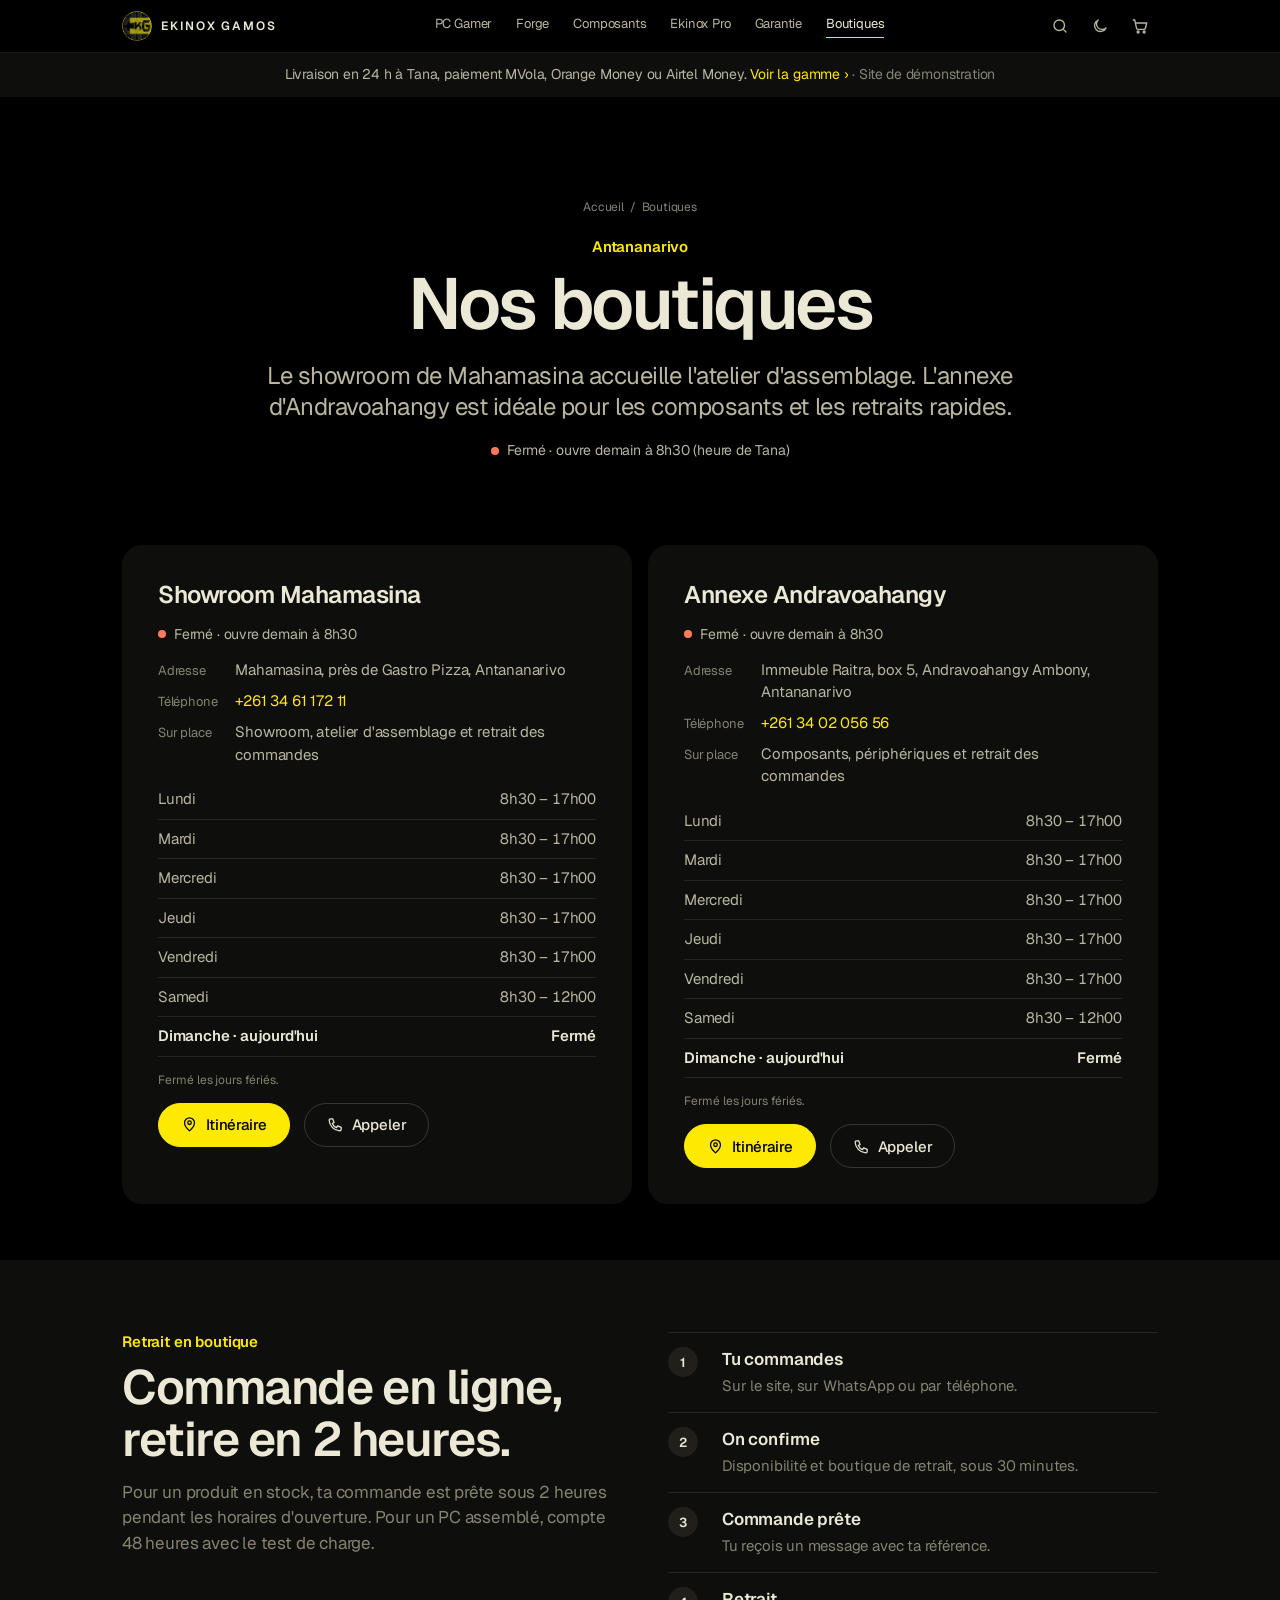
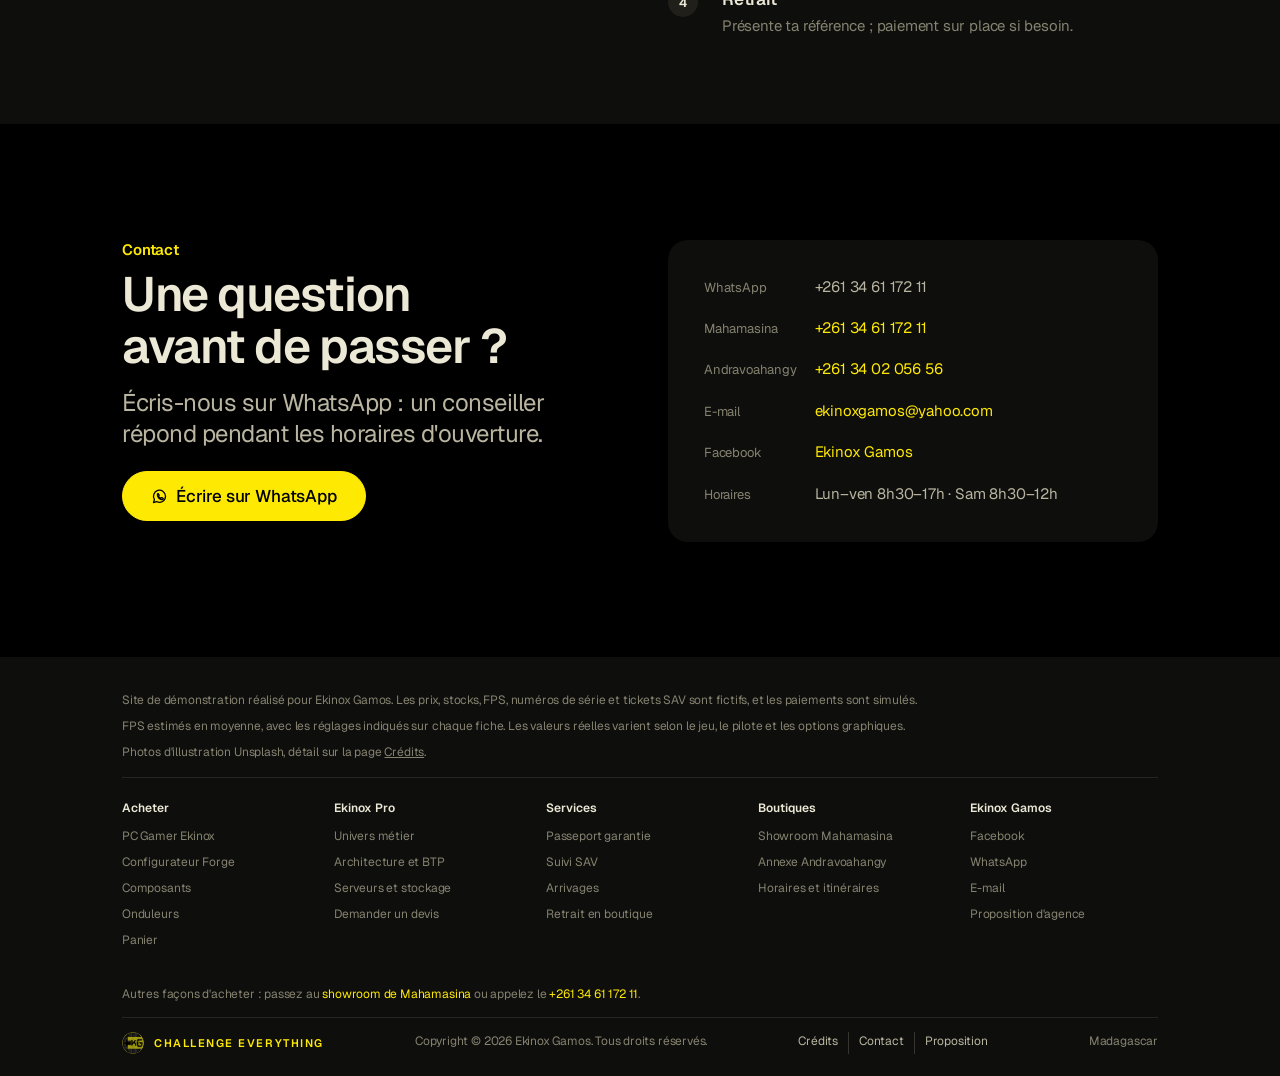
==== commit e328209c: "Nouveau design inspiré des grands sites produits - Mise en page façon grands sites produits : naviga" ====
--- a/boutiques.html
+++ b/boutiques.html
@@ -9,7 +9,7 @@
 <link rel="icon" href="assets/img/logo-ekg.png">
 <link rel="preconnect" href="https://fonts.googleapis.com">
 <link rel="preconnect" href="https://fonts.gstatic.com" crossorigin>
-<link rel="stylesheet" href="https://fonts.googleapis.com/css2?family=Barlow:wght@400;500;600;700&family=JetBrains+Mono:wght@400;500;600;700&family=Orbitron:wght@500;700;800;900&display=swap">
+<link rel="stylesheet" href="https://fonts.googleapis.com/css2?family=Geist:wght@300..800&family=Geist+Mono:wght@400..600&display=swap">
 <link rel="stylesheet" href="assets/css/site.css">
 <script>(function(){var d=document.documentElement,m=null,f=d.getAttribute("data-force");try{m=localStorage.getItem("ekg-mode")}catch(e){}if(f){m=f}else if(m!=="jour"&&m!=="nuit"){var h=(new Date().getUTCHours()+3)%24;m=(h>=6&&h<18)?"jour":"nuit"}d.setAttribute("data-mode",m);if(window.matchMedia&&!matchMedia("(prefers-reduced-motion: reduce)").matches&&"IntersectionObserver"in window)d.classList.add("motion")})();</script>
 </head>
--- a/assets/css/site.css
+++ b/assets/css/site.css
@@ -1,645 +1,674 @@
 /* ==========================================================================
-   Ekinox Gamos — site de démonstration
-   Charte : noir #000000, jaune #FEE903, olive #969108. Pas de blanc.
-   Direction sobre : fond noir, titres en gris chaud, jaune réservé aux actions
-   principales et aux petits repères. Photos en couleurs naturelles.
-   Mode Nuit (gaming) / Jour (pro) : seul le bandeau supérieur passe en jaune le jour.
+   Ekinox Gamos — site de démonstration, v3
+   Inspiration : structure des grands sites produits (tuiles, titres centrés,
+   boutons pilule, barre produit fixe) et boutiques tech sombres à accent unique.
+   Charte : noir #000000, jaune #FEE903 (accent et liens), olive #969108. Pas de blanc.
+   Police : Geist / Geist Mono.
    ========================================================================== */
 
 :root{
   --bg:#000000;
-  --surface:#0B0B08;
-  --surface-2:#131310;
-  --surface-3:#1B1A15;
-  --ink-strong:#E6E2CC;     /* titres (gris chaud, pas de blanc) */
-  --ink:#CFCBB3;            /* texte courant */
-  --muted:#96927C;
-  --line:#26251D;
-  --line-2:#36352A;
-  --yellow:#FEE903;         /* jaune EKG : actions principales */
-  --yellow-hover:#FFF04D;
+  --tile:#0E0E0C;
+  --tile-2:#161613;
+  --tile-3:#201F1A;
+  --fg:#ECE8D6;            /* titres : gris chaud très clair (pas de blanc) */
+  --fg-2:#B9B5A1;          /* texte */
+  --fg-3:#858270;          /* texte secondaire */
+  --hair:rgba(236,232,214,.10);
+  --hair-2:rgba(236,232,214,.18);
+  --yellow:#FEE903;
+  --yellow-2:#FFF04D;
   --on-yellow:#000000;
-  --olive:#969108;          /* olive EKG : repères discrets */
+  --olive:#969108;
   --ok:#5FD39A;
   --danger:#FF7A59;
 
-  /* Bandeau supérieur : seul élément qui change de couleur selon le mode */
-  --tb-bg:#000000; --tb-fg:#96927C; --tb-strong:#CFCBB3; --tb-line:#26251D;
-  /* Sections « bandeau » : liseré jaune le jour */
-  --band-edge:#26251D;
-
-  --radius:10px;
-  --radius-lg:14px;
-  --shadow:0 24px 48px -28px rgba(0,0,0,.9);
-  --font-display:"Orbitron","Arial Black",system-ui,sans-serif;
-  --font-body:"Barlow",system-ui,-apple-system,"Segoe UI",Roboto,sans-serif;
-  --font-mono:"JetBrains Mono",ui-monospace,SFMono-Regular,Menlo,Consolas,monospace;
+  /* Ruban d'annonce : seul élément qui passe en jaune en mode Jour */
+  --rb-bg:#0E0E0C; --rb-fg:#B9B5A1; --rb-link:#FEE903;
+
+  --r-tile:28px;
+  --r-card:20px;
+  --r-ctl:12px;
+  --nav-h:52px;
+  --ease:cubic-bezier(.25,.1,.25,1);
+  --ease-out:cubic-bezier(.2,.7,.2,1);
+  --font:"Geist",-apple-system,BlinkMacSystemFont,"Segoe UI",Roboto,"Helvetica Neue",sans-serif;
+  --mono:"Geist Mono",ui-monospace,SFMono-Regular,Menlo,Consolas,monospace;
   color-scheme:dark;
 }
-html[data-mode="jour"]{
-  --tb-bg:#FEE903; --tb-fg:#3D3A00; --tb-strong:#000000; --tb-line:#E3D002;
-  --band-edge:#FEE903;
-}
+html[data-mode="jour"]{ --rb-bg:#FEE903; --rb-fg:#1A1800; --rb-link:#000000; }
 html[data-mode="nuit"] [data-show-mode="jour"],
 html[data-mode="jour"] [data-show-mode="nuit"]{display:none!important}
 
 /* ---------- Base ---------- */
 *,*::before,*::after{box-sizing:border-box}
-html{background:var(--bg);scroll-behavior:smooth;-webkit-text-size-adjust:100%}
-body{margin:0;background:var(--bg);color:var(--ink);font-family:var(--font-body);font-size:17px;line-height:1.6;-webkit-font-smoothing:antialiased;min-height:100vh;display:flex;flex-direction:column}
+html{background:var(--bg);scroll-behavior:smooth;-webkit-text-size-adjust:100%;scroll-padding-top:110px}
+body{margin:0;background:var(--bg);color:var(--fg-2);font:400 17px/1.5 var(--font);letter-spacing:-.011em;-webkit-font-smoothing:antialiased;-moz-osx-font-smoothing:grayscale;min-height:100vh;display:flex;flex-direction:column}
 main{flex:1}
 img{max-width:100%;display:block}
 a{color:inherit}
-button{font:inherit;color:inherit}
+button{font:inherit;color:inherit;letter-spacing:inherit}
 [hidden]{display:none!important}
 ::selection{background:var(--yellow);color:var(--on-yellow)}
-:focus-visible{outline:2px solid var(--yellow);outline-offset:3px;border-radius:6px}
-.skip{position:absolute;left:-999px;top:8px;z-index:200;background:var(--yellow);color:var(--on-yellow);padding:10px 14px;border-radius:8px;font-weight:700}
+:focus-visible{outline:2px solid var(--yellow);outline-offset:3px;border-radius:8px}
+.skip{position:absolute;left:-999px;top:8px;z-index:300;background:var(--yellow);color:var(--on-yellow);padding:10px 14px;border-radius:999px;font-weight:600}
 .skip:focus{left:12px}
-.wrap{width:100%;max-width:1200px;margin-inline:auto;padding-left:max(20px, env(safe-area-inset-left, 0px));padding-right:max(20px, env(safe-area-inset-right, 0px))}
-.mono{font-family:var(--font-mono)}
+.wrap{width:100%;max-width:1080px;margin-inline:auto;padding-left:max(22px, env(safe-area-inset-left, 0px));padding-right:max(22px, env(safe-area-inset-right, 0px))}
+.wrap-wide{width:100%;max-width:1440px;margin-inline:auto;padding-left:max(12px, env(safe-area-inset-left, 0px));padding-right:max(12px, env(safe-area-inset-right, 0px))}
+.mono{font-family:var(--mono)}
 .sr-only{position:absolute;width:1px;height:1px;padding:0;margin:-1px;overflow:hidden;clip:rect(0,0,0,0);white-space:nowrap;border:0}
 
-/* ---------- Typo ---------- */
-h1,h2,h3,h4{margin:0;text-wrap:balance;font-family:var(--font-body);color:var(--ink-strong)}
-h1{font-weight:600;font-size:clamp(30px,4.2vw,50px);line-height:1.12;letter-spacing:-.015em}
-h2{font-weight:600;font-size:clamp(23px,2.5vw,30px);line-height:1.2;letter-spacing:-.01em}
-h3{font-weight:600;font-size:19px;line-height:1.3}
-h4{font-weight:600;font-size:17px}
+/* ---------- Typographie ---------- */
+h1,h2,h3,h4{margin:0;color:var(--fg);font-family:var(--font);text-wrap:balance}
+h1{font-weight:600;font-size:clamp(40px,6vw,72px);line-height:1.05;letter-spacing:-.035em}
+h2{font-weight:600;font-size:clamp(30px,4vw,48px);line-height:1.08;letter-spacing:-.03em}
+h3{font-weight:600;font-size:clamp(21px,2vw,24px);line-height:1.17;letter-spacing:-.02em}
+h4{font-weight:600;font-size:17px;letter-spacing:-.01em}
 p{margin:0}
-.kicker,.eyebrow{font:500 12px/1.3 var(--font-mono);letter-spacing:.16em;text-transform:uppercase;color:var(--olive);margin:0 0 14px}
-.lead{font-size:clamp(17px,1.5vw,19px);color:var(--muted);max-width:58ch}
-.muted{color:var(--muted)}
+.eyebrow,.kicker{display:block;font:600 15px/1.3 var(--font);letter-spacing:-.01em;color:var(--yellow);margin:0 0 10px}
+.sub,.lead{font-size:clamp(19px,1.9vw,24px);line-height:1.3;letter-spacing:-.02em;color:var(--fg-2);font-weight:400;max-width:36em}
+.muted{color:var(--fg-3)}
 .hl{color:var(--yellow)}
-.price{font-family:var(--font-mono);font-weight:600;font-variant-numeric:tabular-nums;white-space:nowrap;color:var(--ink-strong);letter-spacing:-.02em}
-.price small{font-size:.7em;font-weight:500;color:var(--muted);letter-spacing:0}
+.price{font-family:var(--font);font-weight:500;font-variant-numeric:tabular-nums;white-space:nowrap;color:var(--fg);letter-spacing:-.01em}
+.price small{font-size:.75em;color:var(--fg-3);font-weight:400}
+.more{display:inline-flex;align-items:center;gap:4px;color:var(--yellow);text-decoration:none;font-size:17px;font-weight:400}
+.more::after{content:"›";font-size:1.15em;line-height:1;transition:transform .25s var(--ease-out)}
+.more:hover{text-decoration:underline;text-underline-offset:3px}
+.more:hover::after{transform:translateX(2px)}
+.note-demo{font:400 12px/1.5 var(--font);color:var(--fg-3)}
 
 /* ---------- Sections ---------- */
-.section{padding-block:clamp(56px,7vw,96px)}
-.section + .section{border-top:1px solid var(--line)}
+.section{padding-block:clamp(64px,9vw,120px)}
+.section-title{text-align:center;margin-bottom:clamp(32px,4vw,52px)}
+.section-title .sub{margin:14px auto 0}
+.section-title .more{margin-top:14px}
 .section-head{display:flex;flex-wrap:wrap;align-items:flex-end;justify-content:space-between;gap:16px 32px;margin-bottom:clamp(26px,3.5vw,40px)}
 .section-head .lead{margin-top:10px}
-.page-head{padding-block:clamp(36px,5vw,60px) clamp(24px,3vw,36px);border-bottom:1px solid var(--line)}
-.page-head .lead{margin-top:12px}
-.crumbs{font:500 12px var(--font-mono);color:var(--muted);margin-bottom:16px;display:flex;flex-wrap:wrap;gap:6px}
+.page-head{padding-block:clamp(56px,8vw,104px) clamp(28px,4vw,48px);text-align:center}
+.page-head .wrap{display:flex;flex-direction:column;align-items:center}
+.page-head .lead{margin:18px auto 0}
+.crumbs{font:400 12px var(--font);color:var(--fg-3);margin-bottom:22px;display:flex;flex-wrap:wrap;justify-content:center;gap:6px}
 .crumbs a{text-decoration:none}
-.crumbs a:hover{color:var(--ink-strong)}
-
-/* Sections bandeau : fond légèrement plus clair, liseré jaune en mode Jour */
-.band-mode{background:var(--surface);border-top:1px solid var(--band-edge);border-bottom:1px solid var(--line);transition:border-color .35s}
-html[data-mode="jour"] .band-mode{border-top-width:2px}
-.band-soft{background:var(--surface);border-block:1px solid var(--line)}
-
-/* ---------- Piste de circuit (repère discret) ---------- */
-.trace{position:relative;height:1px;background:var(--line)}
-.trace::before{content:"";position:absolute;left:0;top:0;width:min(96px,30%);height:1px;background:var(--olive)}
-.trace::after{content:"";position:absolute;left:min(96px,30%);top:-4px;width:9px;height:9px;border-radius:50%;background:var(--bg);border:1.5px solid var(--olive)}
+.crumbs a:hover{color:var(--fg)}
+.band-mode,.band-soft{background:var(--tile)}
+.band-mode h2,.band-soft h2{color:var(--fg)}
+
+/* Repère discret hérité (piste de circuit) */
+.trace{height:1px;background:var(--hair)}
 
 /* ---------- Boutons ---------- */
-.btn{display:inline-flex;align-items:center;justify-content:center;gap:8px;min-height:44px;padding:0 18px;border-radius:9px;border:1px solid var(--line-2);background:transparent;color:var(--ink-strong);font:600 15px/1 var(--font-body);text-decoration:none;cursor:pointer;white-space:nowrap;transition:background-color .2s,border-color .2s,color .2s}
-.btn:hover{border-color:var(--muted);background:var(--surface-2)}
-.btn svg{width:18px;height:18px;flex:none}
+.btn{display:inline-flex;align-items:center;justify-content:center;gap:8px;min-height:44px;padding:0 22px;border-radius:999px;border:1px solid var(--hair-2);background:transparent;color:var(--fg);font:500 15px/1 var(--font);letter-spacing:-.01em;text-decoration:none;cursor:pointer;white-space:nowrap;transition:background-color .25s var(--ease),border-color .25s var(--ease),color .25s var(--ease),transform .25s var(--ease-out)}
+.btn:hover{background:var(--tile-2);border-color:var(--fg-3)}
+.btn svg{width:17px;height:17px;flex:none}
 .btn-primary{background:var(--yellow);border-color:var(--yellow);color:var(--on-yellow)}
-.btn-primary:hover{background:var(--yellow-hover);border-color:var(--yellow-hover);color:var(--on-yellow)}
+.btn-primary:hover{background:var(--yellow-2);border-color:var(--yellow-2);color:var(--on-yellow)}
+.btn-ghost{background:transparent}
 .btn-dark{background:#000;border-color:#000;color:var(--yellow)}
-.btn-ghost{background:transparent}
-.btn-sm{min-height:36px;padding:0 13px;font-size:14px;border-radius:8px}
-.btn-lg{min-height:50px;padding:0 22px;font-size:16px}
+.btn-sm{min-height:34px;padding:0 16px;font-size:14px}
+.btn-lg{min-height:50px;padding:0 28px;font-size:17px}
 .btn-block{width:100%}
-.btn[disabled],.btn[aria-disabled="true"]{opacity:.4;cursor:not-allowed;pointer-events:none}
-.btn-row{display:flex;flex-wrap:wrap;gap:10px}
+.btn[disabled],.btn[aria-disabled="true"]{opacity:.35;cursor:not-allowed;pointer-events:none}
+.btn-row,.cta-row{display:flex;flex-wrap:wrap;gap:14px;align-items:center}
+.cta-row{justify-content:center;gap:12px 26px}
 
 /* ---------- Chips, tags, stock ---------- */
 .chips{display:flex;flex-wrap:wrap;gap:8px;align-items:center}
-.chip{display:inline-flex;align-items:center;gap:6px;min-height:36px;padding:0 14px;border-radius:999px;border:1px solid var(--line-2);font:500 13px/1 var(--font-body);text-decoration:none;color:var(--ink);background:transparent;cursor:pointer;white-space:nowrap;transition:border-color .2s,color .2s}
-.chip:hover{border-color:var(--muted);color:var(--ink-strong)}
-.chip.is-on,.chip[aria-pressed="true"]{border-color:var(--yellow);color:var(--ink-strong);background:var(--surface-2)}
-.chip-label{font:500 11px var(--font-mono);color:var(--muted);text-transform:uppercase;letter-spacing:.12em;margin-right:4px}
-.tag{display:inline-flex;align-items:center;font:500 11px/1 var(--font-mono);padding:5px 8px;border-radius:5px;border:1px solid var(--line-2);white-space:nowrap;color:var(--ink)}
-.tag-y{border-color:var(--yellow);color:var(--yellow);background:rgba(0,0,0,.6)}
-.tag-olive{border-color:var(--olive);color:var(--olive)}
-.stock{display:inline-flex;align-items:center;gap:7px;font:500 12px/1.3 var(--font-mono);color:var(--muted)}
+.chip{display:inline-flex;align-items:center;gap:6px;min-height:36px;padding:0 16px;border-radius:999px;border:1px solid var(--hair-2);font:400 14px/1 var(--font);text-decoration:none;color:var(--fg-2);background:transparent;cursor:pointer;white-space:nowrap;transition:border-color .2s,color .2s,background-color .2s}
+.chip:hover{border-color:var(--fg-3);color:var(--fg)}
+.chip.is-on,.chip[aria-pressed="true"]{border-color:var(--yellow);color:var(--fg);background:var(--tile-2)}
+.chip-label{font:500 12px var(--font);color:var(--fg-3);margin-right:4px}
+.tag{display:inline-flex;align-items:center;font:500 12px/1 var(--font);padding:5px 10px;border-radius:999px;background:var(--tile-3);white-space:nowrap;color:var(--fg-2)}
+.tag-y{background:transparent;color:var(--yellow);padding-inline:0;font-size:13px;font-weight:600}
+.tag-olive{color:var(--olive)}
+.stock{display:inline-flex;align-items:center;gap:7px;font:400 13px/1.3 var(--font);color:var(--fg-3)}
 .stock::before{content:"";width:7px;height:7px;border-radius:50%;background:var(--ok);flex:none}
 .stock.wait::before{background:var(--yellow)}
-.stock.out::before{background:var(--line-2)}
-
-/* ---------- Photos (couleurs naturelles) ---------- */
-.ph{position:relative;overflow:hidden;background:var(--surface-2)}
+.stock.out::before{background:var(--fg-3)}
+
+/* ---------- Photos ---------- */
+.ph{position:relative;overflow:hidden;background:var(--tile-2)}
 .ph img{width:100%;height:100%;object-fit:cover}
 
-/* ---------- En-tête ---------- */
-.topbar{background:var(--tb-bg);color:var(--tb-fg);border-bottom:1px solid var(--tb-line);font:500 12px/1.4 var(--font-mono);transition:background-color .35s,color .35s}
-.topbar-in{display:flex;align-items:center;justify-content:space-between;gap:12px;min-height:32px}
-.topbar b{color:var(--tb-strong);font-weight:600}
-.tb-demo{border:1px solid var(--tb-line);border-radius:999px;padding:1px 9px;color:var(--tb-strong);white-space:nowrap}
-.navbar{position:sticky;top:0;z-index:60;background:rgba(0,0,0,.92);backdrop-filter:blur(10px);border-bottom:1px solid var(--line)}
-.nav-in{display:flex;align-items:center;gap:20px;min-height:66px}
-.logo{display:inline-flex;align-items:center;gap:10px;text-decoration:none;flex:none}
-.logo img{width:38px;height:38px;border-radius:50%;clip-path:circle(49.3%)}
-.logo-word{display:flex;flex-direction:column;line-height:1}
-.logo-word b{font:800 15px/1 var(--font-display);letter-spacing:.12em;color:var(--yellow)}
-.logo-word small{font:600 8px/1 var(--font-display);letter-spacing:.42em;color:var(--muted);margin-top:5px}
-.nav-links{display:flex;align-items:center;gap:2px}
-.nav-links a{text-decoration:none;font-weight:500;font-size:15px;padding:8px 10px;color:var(--ink);border-bottom:2px solid transparent}
-.nav-links a:hover{color:var(--ink-strong)}
-.nav-links a[aria-current="page"]{color:var(--ink-strong);border-bottom-color:var(--yellow)}
-.nav-search{margin-left:auto;display:flex;align-items:center;background:var(--surface-2);border:1px solid var(--line-2);border-radius:9px;min-width:0;flex:0 1 230px}
-.nav-search input{flex:1;min-width:0;background:none;border:0;color:var(--ink-strong);font:500 14px var(--font-body);padding:9px 12px;outline:none}
-.nav-search input::placeholder{color:var(--muted)}
-.nav-search button{background:none;border:0;padding:0 10px;cursor:pointer;color:var(--muted);display:grid;place-items:center;align-self:stretch}
-.nav-search button svg{width:17px;height:17px}
-.nav-search:focus-within{border-color:var(--muted)}
-.mode-btn{display:inline-flex;align-items:center;gap:7px;border:1px solid var(--line-2);background:transparent;color:var(--ink);border-radius:999px;padding:7px 12px;font:500 12px/1 var(--font-mono);cursor:pointer;flex:none}
-.mode-btn svg{width:15px;height:15px;color:var(--olive)}
-.mode-btn:hover{border-color:var(--muted);color:var(--ink-strong)}
-.cart-btn{display:inline-flex;align-items:center;gap:8px;text-decoration:none;border:1px solid var(--line-2);color:var(--ink-strong);border-radius:999px;padding:7px 12px;font:600 14px/1 var(--font-body);flex:none}
-.cart-btn:hover{border-color:var(--muted)}
-.cart-btn svg{width:18px;height:18px}
-.cart-btn b{font:700 11px/1 var(--font-mono);background:var(--yellow);color:var(--on-yellow);border-radius:999px;min-width:20px;height:20px;display:inline-grid;place-items:center;padding:0 6px}
-.cart-btn.bump{animation:bump .4s ease}
-@keyframes bump{50%{transform:scale(1.06)}}
-.burger{display:none;background:none;border:1px solid var(--line-2);border-radius:9px;width:42px;height:42px;place-items:center;cursor:pointer;color:var(--ink-strong);flex:none}
-.burger svg{width:22px;height:22px}
-.drawer{background:var(--bg);border-top:1px solid var(--line);padding-block:12px 20px}
-.drawer nav{display:grid;gap:2px}
-.drawer nav a{text-decoration:none;font-weight:500;font-size:18px;padding:12px 4px;border-bottom:1px solid var(--line);color:var(--ink-strong)}
-.drawer .nav-search{display:flex;margin:4px 0 12px;max-width:none}
-@media (max-width:1180px){.nav-links a{padding:8px 7px;font-size:14px}.nav-search{flex-basis:170px}}
-@media (max-width:1040px){
-  .nav-links,.nav-in>.nav-search{display:none}
-  .burger{display:grid;margin-left:auto}
-  .cart-btn span{display:none}
+/* ---------- Navigation globale ---------- */
+#site-header{position:sticky;top:0;z-index:80}
+.gnav{background:rgba(0,0,0,.78);-webkit-backdrop-filter:saturate(180%) blur(20px);backdrop-filter:saturate(180%) blur(20px);border-bottom:1px solid var(--hair)}
+.gnav-in{display:flex;align-items:center;gap:18px;height:var(--nav-h);max-width:1080px;margin-inline:auto;padding-inline:max(22px, env(safe-area-inset-left, 0px)) max(22px, env(safe-area-inset-right, 0px))}
+.logo{display:inline-flex;align-items:center;gap:9px;text-decoration:none;flex:none;color:var(--fg)}
+.logo img{width:30px;height:30px;border-radius:50%;clip-path:circle(49.3%)}
+.logo span{font:600 12px/1 var(--font);letter-spacing:.16em;text-transform:uppercase}
+.gnav-links{flex:1;display:flex;justify-content:center;gap:4px}
+.gnav-links a{font-size:13px;color:var(--fg-2);text-decoration:none;padding:6px 10px;border-radius:999px;transition:color .2s}
+.gnav-links a:hover{color:var(--fg)}
+.gnav-links a[aria-current="page"]{color:var(--fg)}
+.gnav-links a[aria-current="page"]::after{content:"";display:block;height:1px;background:var(--yellow);margin-top:3px}
+.gnav-tools{display:flex;align-items:center;gap:4px;flex:none}
+.icon-btn{position:relative;display:inline-grid;place-items:center;width:36px;height:36px;border-radius:999px;background:none;border:0;cursor:pointer;color:var(--fg-2);text-decoration:none;transition:color .2s,background-color .2s}
+.icon-btn:hover{color:var(--fg);background:var(--tile-2)}
+.icon-btn svg{width:18px;height:18px}
+.cart-btn b{position:absolute;right:1px;bottom:3px;min-width:16px;height:16px;border-radius:999px;background:var(--yellow);color:var(--on-yellow);font:700 10px/16px var(--font);text-align:center;padding:0 4px}
+.cart-btn b:empty,.cart-btn b[data-zero]{display:none}
+.cart-btn.bump{animation:bump .45s var(--ease-out)}
+@keyframes bump{40%{transform:scale(1.15)}}
+.burger{display:none}
+.gnav-panel{border-top:1px solid var(--hair);background:rgba(0,0,0,.94)}
+.search-panel{padding-block:36px 44px}
+.search-panel form{display:flex;align-items:center;gap:12px;border-bottom:1px solid var(--hair-2);padding-bottom:12px}
+.search-panel svg{width:24px;height:24px;color:var(--fg-3);flex:none}
+.search-panel input{flex:1;min-width:0;background:none;border:0;outline:none;color:var(--fg);font:600 clamp(22px,3vw,30px)/1.2 var(--font);letter-spacing:-.02em}
+.search-panel input::placeholder{color:var(--fg-3)}
+.quick{margin-top:22px}
+.quick p{font-size:12px;color:var(--fg-3);margin-bottom:10px}
+.quick a{display:flex;align-items:center;gap:8px;padding:6px 0;color:var(--fg-2);text-decoration:none;font-size:15px}
+.quick a::before{content:"→";color:var(--fg-3)}
+.quick a:hover{color:var(--fg)}
+.drawer{padding-block:12px 28px}
+.drawer nav{display:grid}
+.drawer nav a{font:600 26px/1.2 var(--font);letter-spacing:-.02em;color:var(--fg);text-decoration:none;padding:10px 0}
+@media (max-width:900px){
+  .gnav-links{display:none}
+  .burger{display:inline-grid}
+  .gnav-tools{margin-left:auto}
 }
-@media (max-width:640px){.tb-pay{display:none}.mode-btn span{display:none}.logo-word small{display:none}.nav-in{gap:10px}}
-@media (max-width:420px){.logo-word{display:none}}
+@media (max-width:420px){.logo span{display:none}}
+
+/* Ruban d'annonce */
+.ribbon{background:var(--rb-bg);color:var(--rb-fg);text-align:center;font-size:14px;line-height:1.4;padding:12px 22px;transition:background-color .4s var(--ease),color .4s var(--ease)}
+.ribbon a{color:var(--rb-link);text-decoration:none}
+.ribbon a:hover{text-decoration:underline}
+.ribbon .demo{opacity:.7}
 
 /* ---------- Pied de page ---------- */
-.site-footer{border-top:1px solid var(--line);background:var(--surface);margin-top:auto}
-.foot-grid{display:grid;grid-template-columns:1.3fr 1fr 1fr 1fr;gap:36px;padding-block:52px 36px}
-.foot-grid h3{font:500 12px var(--font-mono);letter-spacing:.14em;text-transform:uppercase;color:var(--muted);margin-bottom:16px}
-.foot-grid ul{list-style:none;margin:0;padding:0;display:grid;gap:8px;font-size:15px}
-.foot-grid a{text-decoration:none;color:var(--ink)}
-.foot-grid a:hover{color:var(--ink-strong)}
-.foot-brand .logo{margin-bottom:16px}
-.foot-slogan{font:700 12px/1.3 var(--font-display);color:var(--yellow);letter-spacing:.16em;text-transform:uppercase;margin-bottom:12px}
-.foot-brand p{color:var(--muted);font-size:15px;max-width:36ch}
-.foot-pay{display:flex;flex-wrap:wrap;gap:6px;margin-top:16px}
-.foot-shop{display:grid;gap:4px;font-size:15px}
-.foot-shop + .foot-shop{margin-top:14px}
-.foot-shop b{color:var(--ink-strong);font-weight:600}
-.foot-bottom{display:flex;flex-wrap:wrap;justify-content:space-between;gap:10px 24px;padding-block:20px 28px;border-top:1px solid var(--line);font:500 12px/1.6 var(--font-mono);color:var(--muted)}
-.foot-bottom a{color:var(--ink);text-decoration-color:var(--line-2);text-underline-offset:3px}
-@media (max-width:900px){.foot-grid{grid-template-columns:1fr 1fr}}
-@media (max-width:520px){.foot-grid{grid-template-columns:1fr}}
-
-/* ---------- Héros (accueil) ---------- */
-.hero{position:relative;overflow:hidden;border-bottom:1px solid var(--line);min-height:clamp(480px,66vh,640px);display:flex;align-items:stretch}
-.hero-media{position:absolute;inset:-14% 0 0;will-change:transform}
-.hero-media::after{content:"";position:absolute;inset:0;background:linear-gradient(90deg,#000 0%,rgba(0,0,0,.88) 34%,rgba(0,0,0,.45) 68%,rgba(0,0,0,.3) 100%)}
-.hero-in{position:relative;z-index:2;display:grid;grid-template-columns:minmax(0,1.25fr) minmax(0,.75fr);gap:40px;align-items:center;padding-block:clamp(48px,7vw,84px)}
-.hero-copy .lead{margin-top:18px;color:var(--ink)}
-.hero-copy .chips{margin-top:26px}
-.hero-copy .btn-row{margin-top:22px}
-.hero-card{justify-self:end;width:100%;max-width:320px;background:rgba(11,11,8,.9);border:1px solid var(--line-2);border-radius:var(--radius-lg);padding:20px;backdrop-filter:blur(6px);display:flex;flex-direction:column;gap:12px}
-.hero-card .tag-y{align-self:flex-start}
-.hero-card h3{font:700 17px/1.2 var(--font-display);letter-spacing:.08em;color:var(--ink-strong)}
-.hero-card ul{list-style:none;margin:0;padding:12px 0;border-block:1px solid var(--line);display:grid;gap:4px;font:13px/1.5 var(--font-mono);color:var(--muted)}
-.hero-card .price{font-size:21px}
-@media (max-width:900px){
-  .hero-in{grid-template-columns:1fr}
-  .hero-card{justify-self:start}
-  .hero-media::after{background:linear-gradient(180deg,rgba(0,0,0,.55) 0%,rgba(0,0,0,.88) 55%,#000 100%)}
-}
-
-/* ---------- Bande de confiance ---------- */
-.trust{display:grid;grid-template-columns:repeat(4,minmax(0,1fr));border-bottom:1px solid var(--line);margin:0;padding:0}
-.trust li{list-style:none;display:flex;gap:14px;align-items:flex-start;padding:22px 20px;border-left:1px solid var(--line)}
-.trust li:first-child{border-left:0;padding-left:0}
-.trust svg{width:24px;height:24px;color:var(--olive);flex:none;margin-top:2px}
-.trust b{display:block;color:var(--ink-strong);font-size:16px;font-weight:600}
-.trust span{font-size:14px;color:var(--muted)}
-@media (max-width:900px){.trust{grid-template-columns:1fr 1fr}.trust li:nth-child(3){border-left:0;padding-left:0}.trust li:nth-child(n+3){border-top:1px solid var(--line)}}
-@media (max-width:520px){.trust{grid-template-columns:1fr}.trust li{border-left:0;padding-left:0;border-top:1px solid var(--line)}.trust li:first-child{border-top:0}}
+.gfoot{background:var(--tile);color:var(--fg-3);font-size:12px;line-height:1.5;margin-top:auto}
+.gfoot .wrap{padding-block:18px 22px}
+.gfoot-notes{display:grid;gap:8px;padding:16px 0;border-bottom:1px solid var(--hair)}
+.gfoot-cols{display:grid;grid-template-columns:repeat(5,minmax(0,1fr));gap:24px;padding:22px 0}
+.gfoot-cols h3{font:600 12px/1.4 var(--font);letter-spacing:0;color:var(--fg);margin-bottom:10px}
+.gfoot-cols ul{list-style:none;margin:0;padding:0;display:grid;gap:8px}
+.gfoot-cols a{color:var(--fg-3);text-decoration:none}
+.gfoot-cols a:hover{color:var(--fg);text-decoration:underline}
+.gfoot-more{padding:14px 0;border-bottom:1px solid var(--hair)}
+.gfoot-more a{color:var(--yellow);text-decoration:none}
+.gfoot-more a:hover{text-decoration:underline}
+.gfoot-legal{display:flex;flex-wrap:wrap;justify-content:space-between;gap:8px 24px;padding-top:14px}
+.gfoot-legal nav{display:flex;flex-wrap:wrap;gap:6px 0}
+.gfoot-legal nav a{color:var(--fg-2);text-decoration:none;padding:0 10px;border-left:1px solid var(--hair-2)}
+.gfoot-legal nav a:first-child{padding-left:0;border-left:0}
+.gfoot-legal nav a:hover{text-decoration:underline}
+.gfoot-brand{display:flex;align-items:center;gap:10px;color:var(--fg-2)}
+.gfoot-brand img{width:22px;height:22px;border-radius:50%;clip-path:circle(49%)}
+.gfoot-brand b{color:var(--yellow);font-weight:600;letter-spacing:.14em;text-transform:uppercase;font-size:11px}
+@media (max-width:900px){.gfoot-cols{grid-template-columns:repeat(2,minmax(0,1fr))}}
+
+/* ---------- Héros d'accueil ---------- */
+.hero{text-align:center;padding-top:clamp(48px,7vw,88px);overflow:hidden}
+.hero h1{font-size:clamp(46px,8vw,96px);letter-spacing:-.045em}
+.hero .sub{margin:16px auto 0;font-size:clamp(20px,2.2vw,28px)}
+.hero .cta-row{margin-top:26px}
+.hero-media{margin:clamp(36px,5vw,60px) auto 0;max-width:1240px;aspect-ratio:2.1/1;border-radius:var(--r-tile) var(--r-tile) 0 0;overflow:hidden;position:relative}
+.hero-media img{width:100%;height:100%;object-fit:cover}
+.hero-media::after{content:"";position:absolute;inset:auto 0 0;height:30%;background:linear-gradient(0deg,#000,transparent)}
+@media (max-width:700px){.hero-media{aspect-ratio:4/3;border-radius:20px 20px 0 0}}
+
+/* ---------- Tuiles ---------- */
+.tiles{display:grid;grid-template-columns:repeat(2,minmax(0,1fr));gap:12px;padding:12px}
+.tile{position:relative;display:flex;flex-direction:column;align-items:center;text-align:center;background:var(--tile);border-radius:var(--r-tile);overflow:hidden;min-height:clamp(520px,52vw,640px);padding:clamp(40px,5vw,56px) 24px 0;text-decoration:none;color:inherit}
+.tile-full{grid-column:1 / -1;min-height:clamp(560px,48vw,680px)}
+.tile h2{font-size:clamp(32px,3.6vw,48px)}
+.tile .sub{margin:10px auto 0;font-size:clamp(18px,1.6vw,21px)}
+.tile .price-from{margin-top:10px;font-size:15px;color:var(--fg-3)}
+.tile .cta-row{margin-top:20px}
+.tile-media{margin-top:auto;width:calc(100% + 48px);margin-left:-24px;margin-right:-24px;aspect-ratio:16/9;position:relative;overflow:hidden}
+.tile-full .tile-media{aspect-ratio:2.4/1}
+.tile-media img{width:100%;height:100%;object-fit:cover}
+.tile-media::before{content:"";position:absolute;inset:0 0 auto;height:28%;background:linear-gradient(180deg,var(--tile),transparent);z-index:1}
+.tile-art{margin-top:auto;padding-block:32px 48px;display:flex;flex-direction:column;align-items:center;gap:18px;width:100%}
+.tile-art svg{width:96px;height:96px;color:var(--yellow)}
+.tile-art .mini{display:grid;gap:8px;width:min(340px,100%)}
+.tile-art .mini a{display:flex;justify-content:space-between;gap:12px;padding:12px 16px;border-radius:14px;background:var(--tile-2);text-decoration:none;color:var(--fg-2);font-size:15px}
+.tile-art .mini a:hover{background:var(--tile-3);color:var(--fg)}
+@media (max-width:760px){.tiles{grid-template-columns:1fr}.tile-full .tile-media{aspect-ratio:4/3}}
+
+/* ---------- Défileur (gamme, avantages) ---------- */
+.scroller-wrap{position:relative}
+.scroller{display:grid;grid-auto-flow:column;grid-auto-columns:clamp(272px,28vw,330px);gap:20px;overflow-x:auto;scroll-snap-type:x mandatory;scroll-padding-inline:max(22px, calc((100vw - 1080px) / 2 + 22px));padding:4px max(22px, calc((100vw - 1080px) / 2 + 22px)) 24px;scrollbar-width:none}
+.scroller::-webkit-scrollbar{display:none}
+.scroller > *{scroll-snap-align:start}
+.scroller-nav{display:flex;justify-content:flex-end;gap:10px;max-width:1080px;margin:0 auto;padding-inline:22px}
+.scroller-nav button{width:40px;height:40px;border-radius:50%;border:0;background:var(--tile-2);color:var(--fg);cursor:pointer;display:grid;place-items:center;transition:background-color .2s,opacity .2s}
+.scroller-nav button:hover{background:var(--tile-3)}
+.scroller-nav button:disabled{opacity:.35;cursor:default}
+.scroller-nav svg{width:18px;height:18px}
+.why-card{background:var(--tile);border-radius:var(--r-card);padding:30px 28px 34px;min-height:260px;display:flex;flex-direction:column;gap:12px;transition:transform .4s var(--ease-out)}
+.why-card:hover{transform:scale(1.015)}
+.why-card svg{width:34px;height:34px;color:var(--yellow)}
+.why-card h3{font-size:22px;margin-top:10px}
+.why-card p{color:var(--fg-2);font-size:16px}
 
 /* ---------- Cartes PC ---------- */
-.pc-grid{display:grid;grid-template-columns:repeat(auto-fill,minmax(min(100%,250px),1fr));gap:16px}
-.pc-card{position:relative;display:flex;flex-direction:column;background:var(--surface);border:1px solid var(--line);border-radius:var(--radius-lg);overflow:hidden;transition:border-color .25s}
-.pc-card:hover{border-color:var(--line-2)}
-.pc-media{display:block;aspect-ratio:4/3}
-.pc-body{display:flex;flex-direction:column;gap:12px;padding:18px;flex:1}
-.pc-top{display:flex;align-items:center;justify-content:space-between;gap:8px}
-.pc-name{font:700 16px/1.2 var(--font-display);letter-spacing:.1em;color:var(--ink-strong);text-decoration:none}
-.pc-name:hover{color:var(--yellow)}
-.pc-line{color:var(--muted);font-size:15px;margin-top:-6px}
-.pc-specs{list-style:none;margin:0;padding:0;display:grid;gap:3px;font:13px/1.5 var(--font-mono);color:var(--muted)}
-.pc-specs li:nth-child(-n+2){color:var(--ink)}
-.pc-fps{font:500 13px var(--font-mono);color:var(--ink-strong);display:flex;align-items:center;gap:8px}
-.pc-fps i{flex:1;height:4px;border-radius:2px;background:var(--surface-3);overflow:hidden;position:relative}
-.pc-fps i::before{content:"";position:absolute;inset:0 auto 0 0;width:var(--w,0%);background:var(--olive)}
-.pc-foot{margin-top:auto;display:flex;flex-direction:column;gap:6px;padding-top:14px;border-top:1px solid var(--line)}
-.pc-foot .price{font-size:19px}
-.pc-actions{display:grid;grid-template-columns:1fr 1fr;gap:8px}
-.pc-badge{position:absolute;top:12px;left:12px;z-index:3}
+.pc-grid{display:grid;grid-template-columns:repeat(auto-fill,minmax(min(100%,300px),1fr));gap:20px}
+.pc-card{position:relative;display:flex;flex-direction:column;background:var(--tile);border-radius:var(--r-card);overflow:hidden;text-align:center;transition:transform .45s var(--ease-out)}
+.pc-card:hover{transform:translateY(-4px)}
+.pc-media{display:block;aspect-ratio:4/3;overflow:hidden}
+.pc-media .ph{height:100%}
+.pc-media img{transition:transform 1.1s var(--ease-out)}
+.pc-card:hover .pc-media img{transform:scale(1.045)}
+.pc-body{display:flex;flex-direction:column;align-items:center;gap:6px;padding:22px 22px 26px;flex:1}
+.pc-eyebrow{font:600 13px var(--font);color:var(--yellow);min-height:18px}
+.pc-name{font:600 24px/1.15 var(--font);letter-spacing:-.02em;color:var(--fg);text-decoration:none}
+.pc-name:hover{color:var(--fg)}
+.pc-line{color:var(--fg-2);font-size:15px}
+.pc-specs{list-style:none;margin:10px 0 0;padding:14px 0 0;border-top:1px solid var(--hair);display:grid;gap:4px;font-size:14px;color:var(--fg-3);width:100%}
+.pc-specs li:nth-child(-n+2){color:var(--fg-2)}
+.pc-fps{display:flex;align-items:center;gap:10px;width:100%;font-size:13px;color:var(--fg-2);margin-top:6px}
+.pc-fps i{flex:1;height:4px;border-radius:2px;background:var(--tile-3);overflow:hidden;position:relative}
+.pc-fps i::before{content:"";position:absolute;inset:0 auto 0 0;width:var(--w,0%);background:var(--yellow);border-radius:2px}
+.pc-price{margin-top:auto;padding-top:16px;font-size:17px;color:var(--fg)}
+.pc-actions{display:flex;flex-wrap:wrap;align-items:center;justify-content:center;gap:10px 22px;margin-top:12px}
+.pc-actions .more{font-size:15px}
+.pc-card .stock{margin-top:12px}
+.pc-badge{display:none}
 
 /* ---------- Cartes composants ---------- */
-.part-grid{display:grid;grid-template-columns:repeat(auto-fill,minmax(min(100%,230px),1fr));gap:12px}
-.part-card{position:relative;display:flex;flex-direction:column;gap:10px;padding:16px;background:var(--surface);border:1px solid var(--line);border-radius:var(--radius);transition:border-color .2s}
-.part-card:hover{border-color:var(--line-2)}
-.part-ico{width:44px;height:44px;border-radius:9px;background:var(--surface-3);display:grid;place-items:center;color:var(--olive)}
-.part-ico svg{width:24px;height:24px}
-.part-cat{font:500 11px var(--font-mono);color:var(--muted);text-transform:uppercase;letter-spacing:.12em}
-.part-name{font-weight:600;font-size:16px;line-height:1.3;text-decoration:none;color:var(--ink-strong)}
-.part-name:hover{color:var(--yellow)}
-.part-spec{font:12px/1.5 var(--font-mono);color:var(--muted)}
-.part-foot{margin-top:auto;display:flex;align-items:flex-end;justify-content:space-between;gap:10px;padding-top:10px;border-top:1px solid var(--line)}
-.part-foot .price{font-size:16px}
-.part-note{position:absolute;top:14px;right:14px}
-
-/* ---------- Univers pro ---------- */
-.uni-grid{display:grid;grid-template-columns:repeat(3,minmax(0,1fr));gap:14px}
+.part-grid{display:grid;grid-template-columns:repeat(auto-fill,minmax(min(100%,220px),1fr));gap:16px}
+.part-card{position:relative;display:flex;flex-direction:column;background:var(--tile);border-radius:var(--r-card);padding:16px 16px 18px;transition:transform .4s var(--ease-out)}
+.part-card:hover{transform:translateY(-3px)}
+.part-media{display:grid;place-items:center;aspect-ratio:4/3;border-radius:14px;background:var(--tile-2);color:var(--fg-3);margin-bottom:14px;transition:color .3s}
+.part-card:hover .part-media{color:var(--yellow)}
+.part-media svg{width:56px;height:56px}
+.part-eyebrow{font:600 12px var(--font);color:var(--yellow);min-height:16px}
+.part-cat{font:400 12px var(--font);color:var(--fg-3)}
+.part-name{font:600 16px/1.3 var(--font);letter-spacing:-.01em;color:var(--fg);text-decoration:none;margin-top:2px}
+.part-name:hover{text-decoration:underline;text-underline-offset:3px}
+.part-spec{font-size:13px;color:var(--fg-3);margin-top:4px}
+.part-price{font-size:16px;color:var(--fg);margin-top:auto;padding-top:14px}
+.part-foot{display:flex;flex-wrap:wrap;align-items:center;justify-content:space-between;gap:10px;margin-top:10px}
+
+/* ---------- Héritage : univers, atelier, promo, arrivages ---------- */
+.uni-grid{display:grid;grid-template-columns:repeat(3,minmax(0,1fr));gap:16px}
 @media (max-width:900px){.uni-grid{grid-template-columns:1fr 1fr}}
 @media (max-width:560px){.uni-grid{grid-template-columns:1fr}}
-.uni-card{position:relative;display:block;min-height:220px;border-radius:var(--radius-lg);overflow:hidden;text-decoration:none;border:1px solid var(--line)}
+.uni-card{position:relative;display:block;min-height:240px;border-radius:var(--r-card);overflow:hidden;text-decoration:none}
 .uni-card .ph{position:absolute;inset:0}
-.uni-card .ph::after{content:"";position:absolute;inset:0;background:linear-gradient(0deg,rgba(0,0,0,.92) 0%,rgba(0,0,0,.45) 60%,rgba(0,0,0,.15) 100%)}
-.uni-body{position:relative;z-index:2;display:flex;flex-direction:column;justify-content:flex-end;gap:4px;height:100%;min-height:220px;padding:20px}
-.uni-body h3{font-size:18px;color:var(--ink-strong)}
-.uni-body p{font-size:14px;color:var(--ink)}
-.uni-card:hover{border-color:var(--line-2)}
-.uni-card .arrow{position:absolute;top:14px;right:14px;z-index:2;width:34px;height:34px;border-radius:50%;border:1px solid rgba(230,226,204,.5);color:var(--ink-strong);display:grid;place-items:center;background:rgba(0,0,0,.35);transition:border-color .25s,transform .25s}
-.uni-card .arrow svg{width:16px;height:16px}
-.uni-card:hover .arrow{border-color:var(--yellow);transform:translateX(2px)}
-
-/* ---------- Processus atelier ---------- */
+.uni-card .ph::after{content:"";position:absolute;inset:0;background:linear-gradient(0deg,rgba(0,0,0,.9),rgba(0,0,0,.1) 70%)}
+.uni-body{position:relative;z-index:2;display:flex;flex-direction:column;justify-content:flex-end;gap:4px;height:100%;min-height:240px;padding:22px}
+.uni-body h3{color:var(--fg)}
+.uni-body p{font-size:14px}
+.uni-card .arrow{display:none}
 .split{display:grid;grid-template-columns:minmax(0,1fr) minmax(0,1fr);gap:clamp(28px,5vw,64px);align-items:center}
 @media (max-width:860px){.split{grid-template-columns:1fr}}
-.split-media{border-radius:var(--radius-lg);aspect-ratio:4/3;border:1px solid var(--line)}
-.steps{list-style:none;margin:26px 0 0;padding:0;display:grid;gap:0;counter-reset:st}
-.steps li{counter-increment:st;display:grid;grid-template-columns:42px minmax(0,1fr);gap:14px;padding:14px 0;border-top:1px solid var(--line)}
-.steps li::before{content:counter(st);display:grid;place-items:center;width:32px;height:32px;border-radius:50%;border:1px solid var(--line-2);color:var(--ink);font:600 13px var(--font-mono)}
-.steps b{display:block;color:var(--ink-strong);font-weight:600}
-.steps span{color:var(--muted);font-size:15px}
-
-/* ---------- Bandeau promo ---------- */
-.promo{display:grid;grid-template-columns:minmax(0,1fr) auto;gap:24px;align-items:center;padding-block:clamp(32px,4vw,48px)}
+.split-media{border-radius:var(--r-card);aspect-ratio:4/3}
+.steps{list-style:none;margin:24px 0 0;padding:0;display:grid;gap:0;counter-reset:st}
+.steps li{counter-increment:st;display:grid;grid-template-columns:40px minmax(0,1fr);gap:14px;padding:14px 0;border-top:1px solid var(--hair)}
+.steps li::before{content:counter(st);display:grid;place-items:center;width:30px;height:30px;border-radius:50%;background:var(--tile-3);color:var(--fg);font:600 13px var(--font)}
+.steps b{display:block;color:var(--fg);font-weight:600}
+.steps span{color:var(--fg-3);font-size:15px}
+.promo{display:grid;grid-template-columns:minmax(0,1fr) auto;gap:24px;align-items:center;padding-block:clamp(36px,4vw,56px)}
 .promo p{max-width:62ch;margin-top:8px}
 @media (max-width:760px){.promo{grid-template-columns:1fr}}
-
-/* ---------- Arrivages ---------- */
-.arrivals{display:grid;gap:0;border-top:1px solid var(--line)}
-.arrival{display:grid;grid-template-columns:110px minmax(0,1fr) auto;gap:16px;align-items:center;padding:16px 0;border-bottom:1px solid var(--line)}
-.arrival time{font:600 14px var(--font-mono);color:var(--ink-strong)}
-.arrival b{display:block;color:var(--ink-strong);font-weight:600}
-.arrival span{font-size:14px;color:var(--muted)}
+.arrivals{display:grid;border-top:1px solid var(--hair)}
+.arrival{display:grid;grid-template-columns:100px minmax(0,1fr) auto;gap:16px;align-items:center;padding:16px 0;border-bottom:1px solid var(--hair)}
+.arrival time{font-weight:600;color:var(--yellow)}
+.arrival b{display:block;color:var(--fg);font-weight:600}
+.arrival span{font-size:14px;color:var(--fg-3)}
 @media (max-width:560px){.arrival{grid-template-columns:1fr;gap:6px}}
+.trust{display:none}
 
 /* ---------- Boutiques ---------- */
 .shop-grid{display:grid;grid-template-columns:repeat(2,minmax(0,1fr));gap:16px}
 @media (max-width:760px){.shop-grid{grid-template-columns:1fr}}
-.shop-card{background:var(--surface);border:1px solid var(--line);border-radius:var(--radius-lg);padding:clamp(20px,3vw,28px);display:flex;flex-direction:column;gap:14px}
-.shop-card h3{font-size:20px}
-.shop-status{display:inline-flex;align-items:center;gap:8px;font:500 13px var(--font-mono);color:var(--ink)}
+.shop-card{background:var(--tile);border-radius:var(--r-card);padding:clamp(24px,3vw,36px);display:flex;flex-direction:column;gap:14px}
+.shop-status{display:inline-flex;align-items:center;gap:8px;font-size:14px;color:var(--fg-2)}
 .shop-status::before{content:"";width:8px;height:8px;border-radius:50%;background:var(--ok)}
-.shop-status.closed{color:var(--muted)}
 .shop-status.closed::before{background:var(--danger)}
-.shop-meta{display:grid;grid-template-columns:auto minmax(0,1fr);gap:6px 14px;font-size:15px;margin:0}
-.shop-meta dt{font:500 12px/1.9 var(--font-mono);color:var(--muted);text-transform:uppercase;letter-spacing:.08em}
-.shop-meta dd{margin:0}
+.shop-meta{display:grid;grid-template-columns:auto minmax(0,1fr);gap:8px 18px;font-size:15px;margin:0}
+.shop-meta dt{font-size:13px;line-height:1.8;color:var(--fg-3)}
+.shop-meta dd{margin:0;color:var(--fg-2)}
+.shop-meta a{color:var(--yellow);text-decoration:none}
 .hours{width:100%;border-collapse:collapse;font-size:15px}
-.hours td{padding:7px 0;border-bottom:1px solid var(--line)}
-.hours td:last-child{text-align:right;font-family:var(--font-mono);font-size:14px}
-.hours tr.today td{color:var(--ink-strong);font-weight:600}
+.hours td{padding:8px 0;border-bottom:1px solid var(--hair)}
+.hours td:last-child{text-align:right;font-variant-numeric:tabular-nums}
+.hours tr.today td{color:var(--fg);font-weight:600}
 
 /* ---------- Formulaires ---------- */
-.field{display:flex;flex-direction:column;gap:7px;min-width:0}
-.field>label,.field>.label{font-weight:600;font-size:14px;color:var(--ink-strong);display:flex;justify-content:space-between;gap:8px}
-.field output{font:500 13px var(--font-mono);color:var(--ink)}
-.input,.select,.textarea{width:100%;background:var(--surface-2);border:1px solid var(--line-2);border-radius:9px;color:var(--ink-strong);font:500 16px var(--font-body);padding:11px 14px;min-height:46px;transition:border-color .2s}
-.textarea{min-height:120px;resize:vertical}
-.select{appearance:none;background-image:url("data:image/svg+xml,%3Csvg xmlns='http://www.w3.org/2000/svg' viewBox='0 0 24 24' fill='none' stroke='%2396927C' stroke-width='2'%3E%3Cpath d='m6 9 6 6 6-6'/%3E%3C/svg%3E");background-repeat:no-repeat;background-position:right 12px center;background-size:18px;padding-right:40px}
-.input:focus,.select:focus,.textarea:focus{outline:none;border-color:var(--muted)}
-.input::placeholder,.textarea::placeholder{color:#66634F}
-.hint{font-size:13px;color:var(--muted)}
+.field{display:flex;flex-direction:column;gap:8px;min-width:0}
+.field>label,.field>.label{font-weight:500;font-size:14px;color:var(--fg);display:flex;justify-content:space-between;gap:8px}
+.field output{font-weight:400;color:var(--fg-2);font-variant-numeric:tabular-nums}
+.input,.select,.textarea{width:100%;background:var(--tile-2);border:1px solid var(--hair-2);border-radius:var(--r-ctl);color:var(--fg);font:400 17px var(--font);letter-spacing:-.01em;padding:12px 16px;min-height:52px;transition:border-color .2s,box-shadow .2s}
+.textarea{min-height:130px;resize:vertical}
+.select{appearance:none;background-image:url("data:image/svg+xml,%3Csvg xmlns='http://www.w3.org/2000/svg' viewBox='0 0 24 24' fill='none' stroke='%23858270' stroke-width='2'%3E%3Cpath d='m6 9 6 6 6-6'/%3E%3C/svg%3E");background-repeat:no-repeat;background-position:right 14px center;background-size:18px;padding-right:44px}
+.input:focus,.select:focus,.textarea:focus{outline:none;border-color:var(--yellow);box-shadow:0 0 0 3px rgba(254,233,3,.18)}
+.input::placeholder,.textarea::placeholder{color:#5E5C4E}
+.hint{font-size:13px;color:var(--fg-3)}
 .form-grid{display:grid;grid-template-columns:repeat(2,minmax(0,1fr));gap:16px}
 .form-grid .full{grid-column:1/-1}
 @media (max-width:620px){.form-grid{grid-template-columns:1fr}}
-input[type="range"]{accent-color:var(--olive);width:100%}
+input[type="range"]{accent-color:var(--yellow);width:100%}
 input[type="checkbox"],input[type="radio"]{accent-color:var(--yellow)}
-.check{display:flex;gap:10px;align-items:flex-start;cursor:pointer;font-size:15px}
+.check{display:flex;gap:10px;align-items:flex-start;cursor:pointer;font-size:15px;color:var(--fg-2)}
 .check input{width:18px;height:18px;margin-top:3px;flex:none}
 
-/* Cartes d'option (configurateur, livraison, paiement) */
-.opts{display:grid;grid-template-columns:repeat(auto-fill,minmax(min(100%,250px),1fr));gap:10px}
-.opt{position:relative;display:grid;grid-template-columns:auto minmax(0,1fr);gap:4px 12px;padding:14px;border:1px solid var(--line);border-radius:10px;background:var(--surface);cursor:pointer;transition:border-color .2s,background-color .2s}
+/* Options sélectionnables (configurateur, livraison, paiement) */
+.opts{display:grid;grid-template-columns:repeat(auto-fill,minmax(min(100%,260px),1fr));gap:12px}
+.opt{position:relative;display:grid;grid-template-columns:auto minmax(0,1fr);gap:4px 12px;padding:16px 18px;border:1px solid var(--hair-2);border-radius:14px;background:transparent;cursor:pointer;transition:border-color .2s,box-shadow .2s,background-color .2s}
 .opt input{margin:3px 0 0;width:17px;height:17px}
-.opt b{display:block;font-size:15px;line-height:1.3;color:var(--ink-strong);font-weight:600}
-.opt .opt-sub{grid-column:2;font:12px/1.5 var(--font-mono);color:var(--muted)}
-.opt .opt-price{grid-column:2;display:flex;justify-content:space-between;align-items:center;gap:8px;margin-top:4px}
-.opt .opt-price .price{font-size:14px}
-.opt:hover{border-color:var(--line-2)}
-.opt:has(input:checked){border-color:var(--olive);background:var(--surface-2)}
-.opt.is-off{opacity:.42;cursor:not-allowed}
-.opt .why{grid-column:2;font:500 12px var(--font-mono);color:var(--danger)}
+.opt b{display:block;font-size:16px;line-height:1.3;color:var(--fg);font-weight:600;letter-spacing:-.01em}
+.opt .opt-sub{grid-column:2;font-size:13px;line-height:1.45;color:var(--fg-3)}
+.opt .opt-price{grid-column:2;display:flex;justify-content:space-between;align-items:center;gap:8px;margin-top:6px}
+.opt .opt-price .price{font-size:15px}
+.opt:hover{border-color:var(--fg-3)}
+.opt:has(input:checked){border-color:var(--yellow);box-shadow:inset 0 0 0 1px var(--yellow);background:var(--tile)}
+.opt.is-off{opacity:.38;cursor:not-allowed}
+.opt .why{grid-column:2;font-size:12px;color:var(--danger)}
 
 /* ---------- Tableaux ---------- */
-.table-wrap{overflow-x:auto;border:1px solid var(--line);border-radius:var(--radius)}
-.spec-table{width:100%;border-collapse:collapse;font-size:15px}
-.spec-table th,.spec-table td{text-align:left;padding:12px 16px;border-bottom:1px solid var(--line);vertical-align:top}
-.spec-table tr:last-child th,.spec-table tr:last-child td{border-bottom:0}
-.spec-table th{width:34%;font:500 12px/1.8 var(--font-mono);color:var(--muted);text-transform:uppercase;letter-spacing:.06em;background:var(--surface)}
-.spec-table td{font-family:var(--font-mono);font-size:14px;color:var(--ink-strong)}
+.table-wrap{overflow-x:auto}
+.spec-table{width:100%;border-collapse:collapse;font-size:16px}
+.spec-table th,.spec-table td{text-align:left;padding:16px 0;border-top:1px solid var(--hair);vertical-align:top}
+.spec-table th{width:34%;font-weight:600;color:var(--fg);padding-right:24px}
+.spec-table td{color:var(--fg-2)}
 
 /* ---------- Barres FPS ---------- */
-.fps{display:grid;gap:12px}
-.fps-row{display:grid;grid-template-columns:minmax(0,150px) minmax(0,1fr) 64px;gap:14px;align-items:center;font-size:15px}
-.fps-row b{font:600 14px var(--font-mono);color:var(--ink-strong);text-align:right;font-variant-numeric:tabular-nums}
-.fps-track{position:relative;height:8px;border-radius:4px;background:var(--surface-3)}
-.fps-track > i{position:absolute;inset:0 auto 0 0;border-radius:4px;background:var(--olive);width:var(--w)}
-.fps-scale{display:grid;grid-template-columns:minmax(0,150px) minmax(0,1fr) 64px;gap:14px;font:500 11px var(--font-mono);color:var(--muted)}
+.fps{display:grid;gap:16px}
+.fps-row{display:grid;grid-template-columns:minmax(0,170px) minmax(0,1fr) 64px;gap:16px;align-items:center;font-size:15px;color:var(--fg-2)}
+.fps-row b{font-weight:600;color:var(--fg);text-align:right;font-variant-numeric:tabular-nums}
+.fps-track{position:relative;height:10px;border-radius:5px;background:var(--tile-3)}
+.fps-track > i{position:absolute;inset:0 auto 0 0;border-radius:5px;background:var(--yellow);width:var(--w)}
+.fps-scale{display:grid;grid-template-columns:minmax(0,170px) minmax(0,1fr) 64px;gap:16px;font-size:11px;color:var(--fg-3)}
 .fps-scale span{position:relative;height:16px}
 .fps-scale em{position:absolute;top:0;transform:translateX(-50%);font-style:normal;white-space:nowrap}
-.fps-marks{position:absolute;inset:-5px 0;pointer-events:none}
-.fps-marks i{position:absolute;top:0;bottom:0;width:1px;background:var(--line-2)}
-@media (max-width:520px){.fps-row,.fps-scale{grid-template-columns:minmax(0,96px) minmax(0,1fr) 52px;gap:10px;font-size:14px}}
+.fps-marks{position:absolute;inset:-6px 0;pointer-events:none}
+.fps-marks i{position:absolute;top:0;bottom:0;width:1px;background:var(--hair-2)}
+@media (max-width:520px){.fps-row,.fps-scale{grid-template-columns:minmax(0,100px) minmax(0,1fr) 50px;gap:10px;font-size:14px}}
 
 /* ---------- Fiche produit ---------- */
-.product{display:grid;grid-template-columns:minmax(0,1.1fr) minmax(0,.9fr);gap:clamp(24px,4vw,56px);align-items:start;padding-block:clamp(24px,3vw,40px)}
+.localnav{position:sticky;top:var(--nav-h);z-index:70;background:rgba(0,0,0,.78);-webkit-backdrop-filter:saturate(180%) blur(20px);backdrop-filter:saturate(180%) blur(20px);border-bottom:1px solid var(--hair)}
+.localnav-in{display:flex;align-items:center;gap:20px;height:52px}
+.localnav-in > b{font:600 19px/1 var(--font);letter-spacing:-.02em;color:var(--fg);white-space:nowrap}
+.localnav-links{margin-left:auto;display:flex;gap:18px}
+.localnav-links a{font-size:12px;color:var(--fg-2);text-decoration:none}
+.localnav-links a:hover{color:var(--fg)}
+@media (max-width:640px){.localnav-links{display:none}.localnav-in .btn{margin-left:auto}}
+.p-hero{text-align:center;padding-top:clamp(48px,7vw,88px)}
+.p-hero h1{font-size:clamp(48px,8vw,96px);letter-spacing:-.045em}
+.p-hero .sub{margin:14px auto 0}
+.p-hero .price-from{margin-top:16px;color:var(--fg-2);font-size:17px}
+.p-hero .cta-row{margin-top:22px}
+.p-hero-media{margin:clamp(36px,5vw,56px) auto 0;max-width:1080px;aspect-ratio:16/9;border-radius:var(--r-tile);overflow:hidden}
+.p-hl{display:grid;grid-template-columns:repeat(4,minmax(0,1fr));gap:12px}
+@media (max-width:860px){.p-hl{grid-template-columns:repeat(2,minmax(0,1fr))}}
+.hl-card{background:var(--tile);border-radius:var(--r-card);padding:28px 24px;display:flex;flex-direction:column;gap:6px;min-height:170px}
+.hl-card b{font:600 clamp(32px,3.6vw,44px)/1 var(--font);letter-spacing:-.035em;color:var(--fg);font-variant-numeric:tabular-nums}
+.hl-card b em{font-style:normal;color:var(--yellow)}
+.hl-card span{color:var(--fg-2);font-size:15px;margin-top:auto}
+.product{display:grid;grid-template-columns:minmax(0,1.15fr) minmax(0,.85fr);gap:clamp(28px,5vw,64px);align-items:start}
 @media (max-width:900px){.product{grid-template-columns:1fr}}
-.product-media{border-radius:var(--radius-lg);aspect-ratio:4/3;border:1px solid var(--line)}
-.product-media.icon{display:grid;place-items:center;background:var(--surface)}
-.product-media.icon svg{width:28%;height:auto;color:var(--olive)}
-.photo-note{font:500 12px var(--font-mono);color:var(--muted);margin-top:10px}
-.buybox{display:flex;flex-direction:column;gap:16px;position:sticky;top:92px}
-@media (max-width:900px){.buybox{position:static}}
-.buybox h1{font-size:clamp(28px,3.4vw,40px)}
-.buybox .tagline{font-size:17px;color:var(--muted);margin-top:-6px}
-.buybox .price{font-size:28px}
-.stock-list{list-style:none;margin:0;padding:12px 14px;border:1px solid var(--line);border-radius:10px;display:grid;gap:8px;background:var(--surface)}
-.stock-list li{display:flex;justify-content:space-between;gap:12px;font-size:15px}
-.qty{display:inline-flex;align-items:center;border:1px solid var(--line-2);border-radius:9px;overflow:hidden}
-.qty button{width:40px;height:44px;background:none;border:0;cursor:pointer;font-size:18px;color:var(--ink)}
-.qty button:hover{color:var(--ink-strong);background:var(--surface-2)}
-.qty input{width:42px;text-align:center;background:none;border:0;color:var(--ink-strong);font:600 16px var(--font-mono);-moz-appearance:textfield}
+.product-media{border-radius:var(--r-card);aspect-ratio:4/3;position:sticky;top:130px}
+@media (max-width:900px){.product-media{position:static}}
+.product-media.icon{display:grid;place-items:center;background:var(--tile)}
+.product-media.icon svg{width:30%;height:auto;color:var(--fg-3)}
+.photo-note{font-size:12px;color:var(--fg-3);margin-top:12px}
+.buybox{display:flex;flex-direction:column;gap:18px}
+.buybox h2{font-size:clamp(28px,3vw,40px)}
+.buybox .tagline{font-size:17px;color:var(--fg-2)}
+.buybox .price{font-size:24px}
+.stock-list{list-style:none;margin:0;padding:6px 0;border-block:1px solid var(--hair);display:grid}
+.stock-list li{display:flex;justify-content:space-between;gap:12px;font-size:15px;padding:8px 0;color:var(--fg-2)}
+.qty{display:inline-flex;align-items:center;border:1px solid var(--hair-2);border-radius:999px;overflow:hidden}
+.qty button{width:42px;height:44px;background:none;border:0;cursor:pointer;font-size:18px;color:var(--fg-2)}
+.qty button:hover{color:var(--fg)}
+.qty input{width:36px;text-align:center;background:none;border:0;color:var(--fg);font:600 16px var(--font);-moz-appearance:textfield}
 .qty input::-webkit-outer-spin-button,.qty input::-webkit-inner-spin-button{-webkit-appearance:none}
-.addon{display:grid;grid-template-columns:auto minmax(0,1fr) auto;gap:4px 12px;align-items:start;padding:14px;border:1px solid var(--line-2);border-radius:10px;cursor:pointer;background:var(--surface)}
-.addon:has(input:checked){border-color:var(--olive);background:var(--surface-2)}
+.addon{display:grid;grid-template-columns:auto minmax(0,1fr) auto;gap:4px 12px;align-items:start;padding:16px 18px;border:1px solid var(--hair-2);border-radius:14px;cursor:pointer;transition:border-color .2s,box-shadow .2s}
+.addon:hover{border-color:var(--fg-3)}
+.addon:has(input:checked){border-color:var(--yellow);box-shadow:inset 0 0 0 1px var(--yellow)}
 .addon input{width:17px;height:17px;margin-top:3px}
-.addon b{display:block;color:var(--ink-strong);font-weight:600}
-.addon span{font-size:14px;color:var(--muted)}
-.addon .price{font-size:14px}
-.perks{list-style:none;margin:0;padding:0;display:grid;gap:10px}
-.perks li{display:grid;grid-template-columns:22px minmax(0,1fr);gap:10px;font-size:15px}
-.perks svg{width:20px;height:20px;color:var(--olive)}
-.perks b{color:var(--ink-strong);font-weight:600}
+.addon b{display:block;color:var(--fg);font-weight:600}
+.addon span{font-size:14px;color:var(--fg-3)}
+.addon .price{font-size:15px}
+.perks{list-style:none;margin:0;padding:18px 0 0;border-top:1px solid var(--hair);display:grid;gap:14px}
+.perks li{display:grid;grid-template-columns:24px minmax(0,1fr);gap:12px;font-size:15px;color:var(--fg-2)}
+.perks svg{width:22px;height:22px;color:var(--yellow)}
+.perks b{color:var(--fg);font-weight:600}
 .sticky-buy{display:none}
 @media (max-width:900px){
-  .sticky-buy{display:flex;position:fixed;left:0;right:0;bottom:0;z-index:55;gap:10px;align-items:center;justify-content:space-between;background:rgba(0,0,0,.94);border-top:1px solid var(--line-2);padding:10px max(14px, env(safe-area-inset-right, 0px)) calc(10px + env(safe-area-inset-bottom, 0px)) max(14px, env(safe-area-inset-left, 0px));backdrop-filter:blur(8px)}
+  .sticky-buy{display:flex;position:fixed;left:0;right:0;bottom:0;z-index:75;gap:12px;align-items:center;justify-content:space-between;background:rgba(14,14,12,.92);-webkit-backdrop-filter:blur(18px);backdrop-filter:blur(18px);border-top:1px solid var(--hair);padding:10px max(16px, env(safe-area-inset-right, 0px)) calc(10px + env(safe-area-inset-bottom, 0px)) max(16px, env(safe-area-inset-left, 0px))}
   .sticky-buy .price{font-size:17px}
   body.has-sticky{padding-bottom:80px}
 }
-.tabs-block{display:grid;gap:clamp(36px,5vw,56px);padding-bottom:clamp(48px,6vw,80px)}
-
-/* ---------- Filtres de la gamme ---------- */
-.filters{display:grid;grid-template-columns:minmax(0,1.4fr) repeat(3,minmax(0,1fr));gap:16px;align-items:end;padding:20px;background:var(--surface);border:1px solid var(--line);border-radius:var(--radius-lg)}
+.tabs-block{display:grid;gap:clamp(56px,7vw,96px);padding-block:clamp(56px,7vw,96px)}
+.tabs-block > section > h2{margin-bottom:24px}
+
+/* ---------- Gamme : filtres ---------- */
+.filters{display:grid;grid-template-columns:minmax(0,1.4fr) repeat(3,minmax(0,1fr));gap:16px;align-items:end;padding:24px;background:var(--tile);border-radius:var(--r-card)}
 @media (max-width:900px){.filters{grid-template-columns:1fr 1fr}}
 @media (max-width:520px){.filters{grid-template-columns:1fr}}
 
 /* ---------- Catalogue ---------- */
-.cat-layout{display:grid;grid-template-columns:240px minmax(0,1fr);gap:32px;padding-block:32px 72px;align-items:start}
+.cat-layout{display:grid;grid-template-columns:220px minmax(0,1fr);gap:40px;padding-block:24px 96px;align-items:start}
 @media (max-width:900px){.cat-layout{grid-template-columns:1fr}}
-.cat-side{position:sticky;top:90px;display:flex;flex-direction:column;gap:22px}
+.cat-side{position:sticky;top:76px;display:flex;flex-direction:column;gap:24px}
 @media (max-width:900px){.cat-side{position:static}}
-.cat-list{list-style:none;margin:0;padding:0;display:grid;gap:1px}
-.cat-list button{width:100%;display:flex;align-items:center;justify-content:space-between;gap:8px;background:none;border:0;border-left:2px solid transparent;border-radius:0 7px 7px 0;padding:8px 10px;cursor:pointer;font:500 15px var(--font-body);color:var(--ink);text-align:left}
-.cat-list button:hover{background:var(--surface-2);color:var(--ink-strong)}
-.cat-list button[aria-pressed="true"]{background:var(--surface-2);color:var(--ink-strong);border-left-color:var(--yellow)}
-.cat-list button span{font:500 12px var(--font-mono);color:var(--muted)}
+.cat-list{list-style:none;margin:0;padding:0;display:grid;gap:2px}
+.cat-list button{width:100%;display:flex;align-items:center;justify-content:space-between;gap:8px;background:none;border:0;border-radius:10px;padding:8px 12px;cursor:pointer;font:400 15px var(--font);color:var(--fg-2);text-align:left;transition:background-color .2s,color .2s}
+.cat-list button:hover{color:var(--fg);background:var(--tile)}
+.cat-list button[aria-pressed="true"]{background:var(--tile-2);color:var(--fg);font-weight:600}
+.cat-list button span{font-size:12px;color:var(--fg-3);font-weight:400}
 @media (max-width:900px){
-  .cat-list{display:flex;overflow-x:auto;gap:6px;padding-bottom:6px}
-  .cat-list button{white-space:nowrap;border:1px solid var(--line-2);border-radius:999px;padding:7px 14px}
+  .cat-list{display:flex;overflow-x:auto;gap:8px;padding-bottom:6px}
+  .cat-list button{white-space:nowrap;border:1px solid var(--hair-2);border-radius:999px;padding:8px 16px}
   .cat-list button[aria-pressed="true"]{border-color:var(--yellow)}
 }
-.cat-tools{display:flex;flex-wrap:wrap;gap:12px;align-items:center;margin-bottom:18px}
+.cat-tools{display:flex;flex-wrap:wrap;gap:12px;align-items:center;margin-bottom:22px}
 .cat-tools .search-big{flex:1 1 280px;position:relative}
-.cat-tools .search-big svg{position:absolute;left:14px;top:50%;transform:translateY(-50%);width:18px;height:18px;color:var(--muted)}
-.cat-tools .search-big .input{padding-left:42px}
-.cat-tools .select{width:auto;min-width:200px}
-.cat-banner{border-radius:var(--radius-lg);overflow:hidden;position:relative;min-height:140px;margin-bottom:20px;border:1px solid var(--line)}
+.cat-tools .search-big svg{position:absolute;left:16px;top:50%;transform:translateY(-50%);width:18px;height:18px;color:var(--fg-3)}
+.cat-tools .search-big .input{padding-left:44px;border-radius:999px}
+.cat-tools .select{width:auto;min-width:190px;border-radius:999px}
+.cat-banner{border-radius:var(--r-card);overflow:hidden;position:relative;min-height:170px;margin-bottom:24px}
 .cat-banner .ph{position:absolute;inset:0}
-.cat-banner .ph::after{content:"";position:absolute;inset:0;background:linear-gradient(90deg,rgba(0,0,0,.92) 0%,rgba(0,0,0,.6) 55%,rgba(0,0,0,.25) 100%)}
-.cat-banner-in{position:relative;z-index:2;padding:24px;display:flex;flex-direction:column;justify-content:center;min-height:140px;gap:4px}
-.cat-banner h2{font-size:clamp(20px,2.2vw,26px)}
-.empty{border:1px dashed var(--line-2);border-radius:var(--radius-lg);padding:40px 24px;text-align:center;display:grid;gap:12px;justify-items:center;color:var(--muted)}
-.empty svg{width:36px;height:36px;color:var(--olive)}
-.empty b{color:var(--ink-strong);font-size:18px;font-weight:600}
+.cat-banner .ph::after{content:"";position:absolute;inset:0;background:linear-gradient(90deg,rgba(0,0,0,.9) 0%,rgba(0,0,0,.55) 55%,rgba(0,0,0,.15) 100%)}
+.cat-banner-in{position:relative;z-index:2;padding:28px;display:flex;flex-direction:column;justify-content:center;min-height:170px;gap:4px}
+.cat-banner .eyebrow{margin-bottom:4px}
+.empty{background:var(--tile);border-radius:var(--r-card);padding:48px 24px;text-align:center;display:grid;gap:12px;justify-items:center;color:var(--fg-3)}
+.empty svg{width:40px;height:40px;color:var(--fg-3)}
+.empty b{color:var(--fg);font-size:21px;font-weight:600;letter-spacing:-.02em}
 
 /* ---------- Configurateur ---------- */
-.forge-start{display:grid;grid-template-columns:minmax(0,1.2fr) minmax(0,1fr) minmax(0,1fr) auto;gap:16px;align-items:end;padding:20px;background:var(--surface);border:1px solid var(--line);border-radius:var(--radius-lg)}
+.forge-start{display:grid;grid-template-columns:minmax(0,1.2fr) minmax(0,1fr) minmax(0,1fr) auto;gap:16px;align-items:end;padding:24px;background:var(--tile);border-radius:var(--r-card)}
 @media (max-width:900px){.forge-start{grid-template-columns:1fr 1fr}}
 @media (max-width:560px){.forge-start{grid-template-columns:1fr}}
-.forge{display:grid;grid-template-columns:minmax(0,1fr) 350px;gap:32px;align-items:start;padding-block:28px 80px}
+.forge{display:grid;grid-template-columns:minmax(0,1fr) 340px;gap:40px;align-items:start;padding-block:40px 96px}
 @media (max-width:1000px){.forge{grid-template-columns:1fr}}
-.forge-steps{display:grid;gap:34px}
-.forge-step h2{display:flex;align-items:center;gap:12px;font-size:clamp(18px,1.8vw,21px);margin-bottom:12px}
-.forge-step h2 .n{display:inline-grid;place-items:center;width:30px;height:30px;border-radius:50%;border:1px solid var(--line-2);font:600 13px var(--font-mono);color:var(--ink);flex:none}
-.forge-step.done h2 .n{border-color:var(--olive);color:var(--olive)}
-.forge-step .step-note{font-size:14px;color:var(--muted);margin:-4px 0 14px}
-.summary{position:sticky;top:90px;background:var(--surface);border:1px solid var(--line-2);border-radius:var(--radius-lg);padding:20px;display:flex;flex-direction:column;gap:14px}
+.forge-steps{display:grid;gap:48px}
+.forge-step h2{display:flex;align-items:baseline;gap:12px;font-size:clamp(24px,2.6vw,32px);margin-bottom:8px}
+.forge-step h2 .n{font:600 15px var(--font);color:var(--fg-3);letter-spacing:0}
+.forge-step.done h2 .n{color:var(--yellow)}
+.forge-step .step-note{font-size:15px;color:var(--fg-3);margin:0 0 18px}
+.summary{position:sticky;top:76px;background:var(--tile);border-radius:var(--r-card);padding:24px;display:flex;flex-direction:column;gap:16px}
 @media (max-width:1000px){.summary{position:static}}
-.summary h2{font-size:18px}
-.sum-list{list-style:none;margin:0;padding:0;display:grid;gap:0}
-.sum-list li{display:grid;grid-template-columns:minmax(0,1fr) auto;gap:2px 10px;padding:9px 0;border-bottom:1px solid var(--line);font-size:14px}
-.sum-list li small{grid-column:1;font:500 11px var(--font-mono);color:var(--muted);text-transform:uppercase;letter-spacing:.08em}
-.sum-list li span{grid-column:1;color:var(--ink)}
-.sum-list li .price{grid-column:2;grid-row:1 / span 2;align-self:center;font-size:13px}
-.sum-list li.empty-pick span{color:var(--muted);font-style:italic}
-.sum-total{display:flex;justify-content:space-between;align-items:baseline;gap:10px;font-weight:600;color:var(--ink-strong)}
-.sum-total .price{font-size:24px}
-.meter{display:grid;gap:6px;font-size:14px}
-.meter-bar{height:6px;border-radius:3px;background:var(--surface-3);overflow:hidden}
-.meter-bar i{display:block;height:100%;background:var(--olive);width:var(--w,0%);transition:width .3s}
+.summary h2{font-size:24px}
+.sum-list{list-style:none;margin:0;padding:0;display:grid}
+.sum-list li{display:grid;grid-template-columns:minmax(0,1fr) auto;gap:2px 12px;padding:10px 0;border-bottom:1px solid var(--hair);font-size:14px}
+.sum-list li small{grid-column:1;font-size:12px;color:var(--fg-3)}
+.sum-list li span{grid-column:1;color:var(--fg-2)}
+.sum-list li .price{grid-column:2;grid-row:1 / span 2;align-self:center;font-size:14px}
+.sum-list li.empty-pick span{color:var(--fg-3);font-style:italic}
+.sum-total{display:flex;justify-content:space-between;align-items:baseline;gap:10px;font-weight:600;color:var(--fg)}
+.sum-total .price{font-size:26px;font-weight:600}
+.meter{display:grid;gap:8px;font-size:14px;color:var(--fg-2)}
+.meter-bar{height:6px;border-radius:3px;background:var(--tile-3);overflow:hidden}
+.meter-bar i{display:block;height:100%;background:var(--yellow);width:var(--w,0%);border-radius:3px;transition:width .5s var(--ease-out)}
 .meter-bar.bad i{background:var(--danger)}
 .issues{list-style:none;margin:0;padding:0;display:grid;gap:8px}
-.issues li{display:grid;grid-template-columns:18px minmax(0,1fr);gap:8px;font-size:14px;line-height:1.45}
-.issues li::before{content:"!";display:grid;place-items:center;width:18px;height:18px;border-radius:50%;background:var(--danger);color:#000;font:700 11px var(--font-mono);margin-top:1px}
+.issues li{display:grid;grid-template-columns:18px minmax(0,1fr);gap:8px;font-size:14px;line-height:1.45;color:var(--fg-2)}
+.issues li::before{content:"!";display:grid;place-items:center;width:18px;height:18px;border-radius:50%;background:var(--danger);color:#000;font:700 11px var(--font);margin-top:1px}
 .issues li.ok::before{content:"✓";background:var(--ok)}
 
 /* ---------- Panier ---------- */
-.cart-layout{display:grid;grid-template-columns:minmax(0,1fr) 390px;gap:32px;align-items:start;padding-block:32px 80px}
+.cart-layout{display:grid;grid-template-columns:minmax(0,1fr) 380px;gap:40px;align-items:start;padding-block:24px 96px}
 @media (max-width:1000px){.cart-layout{grid-template-columns:1fr}}
-.cart-lines{display:grid;gap:12px}
-.cart-line{display:grid;grid-template-columns:92px minmax(0,1fr) auto;gap:16px;align-items:start;padding:14px;background:var(--surface);border:1px solid var(--line);border-radius:var(--radius)}
-.cart-thumb{width:92px;aspect-ratio:1;border-radius:8px}
-.cart-thumb.icon{display:grid;place-items:center;background:var(--surface-3);color:var(--olive)}
-.cart-thumb.icon svg{width:38px;height:38px}
-.cart-info{display:grid;gap:6px;min-width:0}
-.cart-info a{font-weight:600;text-decoration:none;color:var(--ink-strong)}
+.cart-lines{display:grid;gap:0;border-top:1px solid var(--hair)}
+.cart-line{display:grid;grid-template-columns:120px minmax(0,1fr) auto;gap:22px;align-items:start;padding:26px 0;border-bottom:1px solid var(--hair)}
+.cart-thumb{width:120px;aspect-ratio:1;border-radius:16px}
+.cart-thumb.icon{display:grid;place-items:center;background:var(--tile);color:var(--fg-3)}
+.cart-thumb.icon svg{width:44px;height:44px}
+.cart-info{display:grid;gap:8px;min-width:0}
+.cart-info a{font:600 21px/1.2 var(--font);letter-spacing:-.02em;text-decoration:none;color:var(--fg)}
 .cart-info a:hover{color:var(--yellow)}
-.cart-info ul{list-style:none;margin:0;padding:0;font:12px/1.6 var(--font-mono);color:var(--muted)}
+.cart-info ul{list-style:none;margin:0;padding:0;font-size:13px;line-height:1.6;color:var(--fg-3)}
 .cart-side{display:grid;gap:12px;justify-items:end}
-.cart-side .price{font-size:16px}
-.link-btn{background:none;border:0;padding:0;font:500 13px var(--font-mono);color:var(--muted);cursor:pointer;text-decoration:underline;text-underline-offset:3px}
-.link-btn:hover{color:var(--danger)}
-@media (max-width:620px){.cart-line{grid-template-columns:64px minmax(0,1fr)}.cart-thumb{width:64px}.cart-side{grid-column:1/-1;grid-auto-flow:column;justify-content:space-between;align-items:center}}
-.checkout{position:sticky;top:90px;display:flex;flex-direction:column;gap:18px;background:var(--surface);border:1px solid var(--line-2);border-radius:var(--radius-lg);padding:20px}
+.cart-side .price{font-size:19px}
+.link-btn{background:none;border:0;padding:0;font:400 14px var(--font);color:var(--yellow);cursor:pointer}
+.link-btn:hover{text-decoration:underline}
+@media (max-width:620px){.cart-line{grid-template-columns:72px minmax(0,1fr)}.cart-thumb{width:72px}.cart-side{grid-column:1/-1;grid-auto-flow:column;justify-content:space-between;align-items:center}}
+.checkout{position:sticky;top:76px;display:flex;flex-direction:column;gap:22px;background:var(--tile);border-radius:var(--r-card);padding:24px}
 @media (max-width:1000px){.checkout{position:static}}
-.checkout h2{font-size:18px}
+.checkout h2{font-size:24px}
 .checkout fieldset{border:0;margin:0;padding:0;display:grid;gap:8px}
-.checkout legend{font-weight:600;font-size:15px;margin-bottom:8px;color:var(--ink-strong)}
+.checkout legend{font-weight:600;font-size:16px;margin-bottom:10px;color:var(--fg)}
 .checkout .opts{grid-template-columns:1fr}
-.totals{display:grid;gap:6px;font-size:15px;padding-top:14px;border-top:1px solid var(--line)}
+.totals{display:grid;gap:8px;font-size:15px;padding-top:16px;border-top:1px solid var(--hair)}
 .totals div{display:flex;justify-content:space-between;gap:12px}
-.totals .grand{font-size:17px;font-weight:600;color:var(--ink-strong);padding-top:8px;border-top:1px solid var(--line);margin-top:4px}
-.totals .grand .price{font-size:22px}
-.upsell{display:grid;grid-template-columns:auto minmax(0,1fr) auto;gap:14px;align-items:center;padding:16px;border-radius:var(--radius);margin-top:4px;background:var(--surface-2);border:1px solid var(--olive)}
-.upsell svg{width:26px;height:26px;color:var(--olive)}
-.upsell b{color:var(--ink-strong);font-weight:600}
+.totals .grand{font-size:19px;font-weight:600;color:var(--fg);padding-top:12px;border-top:1px solid var(--hair);margin-top:4px}
+.totals .grand .price{font-size:24px;font-weight:600}
+.upsell{display:grid;grid-template-columns:auto minmax(0,1fr) auto;gap:16px;align-items:center;padding:18px 20px;border-radius:var(--r-card);margin-top:20px;background:var(--tile)}
+.upsell svg{width:28px;height:28px;color:var(--yellow)}
+.upsell b{color:var(--fg);font-weight:600}
 
 /* ---------- Pro ---------- */
-.pro-hero{padding-block:clamp(44px,6vw,80px)}
-.pro-hero-in{display:grid;grid-template-columns:minmax(0,1.2fr) minmax(0,.8fr);gap:40px;align-items:center}
-@media (max-width:900px){.pro-hero-in{grid-template-columns:1fr}}
-.pro-perks{display:grid;grid-template-columns:1fr 1fr;gap:10px}
-.pro-perks div{border:1px solid var(--line-2);border-radius:10px;padding:14px;display:grid;gap:2px;background:var(--bg)}
-.pro-perks b{font-size:15px;color:var(--ink-strong);font-weight:600}
-.pro-perks span{font-size:14px;color:var(--muted)}
-.uni-section{display:grid;grid-template-columns:minmax(0,.9fr) minmax(0,1.1fr);gap:clamp(24px,4vw,56px);align-items:center;padding-block:clamp(40px,6vw,64px);border-top:1px solid var(--line);scroll-margin-top:90px}
+.pro-hero{padding-block:clamp(56px,8vw,104px);text-align:center}
+.pro-hero-in{display:grid;gap:44px;justify-items:center}
+.pro-hero-in > div:first-child{display:flex;flex-direction:column;align-items:center}
+.pro-hero h1{font-size:clamp(46px,7vw,84px);letter-spacing:-.04em}
+.pro-hero .lead{margin:16px auto 0}
+.pro-hero .btn-row{justify-content:center}
+.pro-perks{display:grid;grid-template-columns:repeat(3,minmax(0,1fr));gap:12px;width:100%;text-align:left}
+@media (max-width:760px){.pro-perks{grid-template-columns:1fr 1fr}}
+.pro-perks div{background:var(--bg);border-radius:16px;padding:18px;display:grid;gap:4px}
+.pro-perks b{font-size:16px;color:var(--fg);font-weight:600}
+.pro-perks span{font-size:14px;color:var(--fg-3)}
+.uni-section{display:grid;grid-template-columns:minmax(0,1fr) minmax(0,1fr);gap:clamp(28px,5vw,64px);align-items:center;padding-block:clamp(48px,6vw,80px);border-top:1px solid var(--hair)}
 .uni-section:nth-of-type(even) .uni-photo{order:2}
 @media (max-width:860px){.uni-section{grid-template-columns:1fr}.uni-section:nth-of-type(even) .uni-photo{order:0}}
-.uni-photo{border-radius:var(--radius-lg);aspect-ratio:3/2;border:1px solid var(--line)}
-.uni-text{display:flex;flex-direction:column;gap:14px}
+.uni-photo{border-radius:var(--r-card);aspect-ratio:4/3}
+.uni-text{display:flex;flex-direction:column;gap:16px}
+.uni-text .eyebrow{margin:0}
 .uni-text .soft{display:flex;flex-wrap:wrap;gap:6px}
-.uni-config{background:var(--surface);border:1px solid var(--line);border-radius:var(--radius);padding:16px;display:grid;gap:10px}
-.uni-config b{color:var(--ink-strong);font-weight:600}
-.uni-config ul{list-style:none;margin:0;padding:0;font:13px/1.6 var(--font-mono);color:var(--muted)}
+.uni-config{background:var(--tile);border-radius:16px;padding:18px 20px;display:grid;gap:10px}
+.uni-config b{color:var(--fg);font-weight:600}
+.uni-config ul{list-style:none;margin:0;padding:0;font-size:14px;line-height:1.7;color:var(--fg-3)}
 .uni-config .row{display:flex;justify-content:space-between;align-items:center;gap:12px;flex-wrap:wrap}
-.toggle{display:inline-flex;border:1px solid var(--line-2);border-radius:999px;padding:3px}
-.toggle button{border:0;background:none;padding:7px 14px;border-radius:999px;font:500 13px var(--font-mono);cursor:pointer;color:var(--muted)}
-.toggle button[aria-pressed="true"]{background:var(--surface-3);color:var(--ink-strong)}
+.toggle{display:inline-flex;background:var(--tile-2);border-radius:999px;padding:3px}
+.toggle button{border:0;background:none;padding:8px 16px;border-radius:999px;font:500 13px var(--font);cursor:pointer;color:var(--fg-3);transition:background-color .25s,color .25s}
+.toggle button[aria-pressed="true"]{background:var(--tile-3);color:var(--fg)}
 
 /* ---------- Garantie ---------- */
 .lookup{display:flex;flex-wrap:wrap;gap:10px;align-items:stretch}
-.lookup .input{flex:1 1 260px;font-family:var(--font-mono);text-transform:uppercase;letter-spacing:.04em}
-.passport{display:grid;grid-template-columns:minmax(0,1fr) 210px;gap:24px;background:var(--surface);border:1px solid var(--line-2);border-radius:var(--radius-lg);padding:clamp(20px,3vw,28px);margin-top:24px}
+.lookup .input{flex:1 1 260px;text-transform:uppercase;letter-spacing:.02em;border-radius:999px}
+.passport{display:grid;grid-template-columns:minmax(0,1fr) 220px;gap:28px;background:var(--tile);border-radius:var(--r-card);padding:clamp(24px,3vw,36px);margin-top:20px}
 @media (max-width:760px){.passport{grid-template-columns:1fr}}
 .passport-head{display:flex;flex-wrap:wrap;gap:10px;align-items:center;justify-content:space-between}
-.passport h2{font-size:clamp(20px,2.2vw,24px)}
-.qr-box{background:var(--ink);border-radius:12px;padding:14px;display:grid;justify-items:center;gap:8px;align-self:start}
+.passport h2{font-size:clamp(26px,3vw,36px)}
+.qr-box{background:var(--fg);border-radius:18px;padding:16px;display:grid;justify-items:center;gap:10px;align-self:start}
 .qr-box canvas,.qr-box img{width:100%!important;height:auto!important;max-width:180px;image-rendering:pixelated}
-.qr-box small{font:500 11px var(--font-mono);color:#000;text-align:center}
-.warranty-bar{height:6px;border-radius:3px;background:var(--surface-3);overflow:hidden}
-.warranty-bar i{display:block;height:100%;background:var(--olive);width:var(--w)}
+.qr-box small{font-size:11px;color:#000;text-align:center}
+.warranty-bar{height:6px;border-radius:3px;background:var(--tile-3);overflow:hidden}
+.warranty-bar i{display:block;height:100%;background:var(--yellow);width:var(--w);border-radius:3px}
 .warranty-bar.expired i{background:var(--danger)}
-.timeline{list-style:none;margin:0;padding:0;display:grid;gap:0}
+.timeline{list-style:none;margin:0;padding:0;display:grid}
 .timeline li{display:grid;grid-template-columns:26px minmax(0,1fr);gap:12px;padding-bottom:18px;position:relative}
-.timeline li::before{content:"";width:14px;height:14px;border-radius:50%;border:1.5px solid var(--line-2);background:var(--bg);margin-top:5px;z-index:1}
-.timeline li::after{content:"";position:absolute;left:6px;top:21px;bottom:0;width:1.5px;background:var(--line-2)}
+.timeline li::before{content:"";width:12px;height:12px;border-radius:50%;border:1.5px solid var(--hair-2);background:var(--bg);margin-top:6px;z-index:1}
+.timeline li::after{content:"";position:absolute;left:5px;top:22px;bottom:0;width:1.5px;background:var(--hair-2)}
 .timeline li:last-child::after{display:none}
-.timeline li.done::before{background:var(--olive);border-color:var(--olive)}
-.timeline li.done::after{background:var(--olive)}
-.timeline li.current::before{border-color:var(--yellow)}
-.timeline b{display:block;color:var(--ink-strong);font-weight:600}
-.timeline span{font-size:14px;color:var(--muted)}
+.timeline li.done::before{background:var(--yellow);border-color:var(--yellow)}
+.timeline li.done::after{background:rgba(254,233,3,.4)}
+.timeline li.current::before{border-color:var(--yellow);box-shadow:0 0 0 4px rgba(254,233,3,.15)}
+.timeline b{display:block;color:var(--fg);font-weight:600}
+.timeline span{font-size:14px;color:var(--fg-3)}
 .cards-2{display:grid;grid-template-columns:repeat(2,minmax(0,1fr));gap:16px}
 @media (max-width:860px){.cards-2{grid-template-columns:1fr}}
-.panel{background:var(--surface);border:1px solid var(--line);border-radius:var(--radius-lg);padding:clamp(20px,3vw,28px);display:flex;flex-direction:column;gap:16px}
-.panel h2{font-size:clamp(18px,1.8vw,21px)}
-.demo-hint{font:500 13px var(--font-mono);color:var(--muted)}
-.demo-hint button{font:500 13px var(--font-mono);background:none;border:0;border-bottom:1px dashed var(--muted);color:var(--ink-strong);cursor:pointer;padding:0}
-.demo-hint button:hover{color:var(--yellow);border-bottom-color:var(--yellow)}
+.panel{background:var(--tile);border-radius:var(--r-card);padding:clamp(24px,3vw,36px);display:flex;flex-direction:column;gap:18px}
+.panel h2{font-size:clamp(22px,2.2vw,28px)}
+.demo-hint{font-size:13px;color:var(--fg-3)}
+.demo-hint button{font:400 13px var(--font);background:none;border:0;color:var(--yellow);cursor:pointer;padding:0}
+.demo-hint button:hover{text-decoration:underline}
 
 /* ---------- Toast & modale ---------- */
-.toasts{position:fixed;left:50%;bottom:calc(20px + env(safe-area-inset-bottom, 0px));transform:translateX(-50%);z-index:100;display:grid;gap:8px;width:min(440px,calc(100% - 28px))}
+.toasts{position:fixed;left:50%;bottom:calc(22px + env(safe-area-inset-bottom, 0px));transform:translateX(-50%);z-index:200;display:grid;gap:8px;width:min(440px,calc(100% - 28px))}
 body.has-sticky .toasts{bottom:calc(92px + env(safe-area-inset-bottom, 0px))}
-.toast{display:flex;align-items:center;justify-content:space-between;gap:14px;background:var(--surface-3);color:var(--ink-strong);border:1px solid var(--line-2);border-left:3px solid var(--yellow);border-radius:10px;padding:12px 14px 12px 16px;font-weight:500;box-shadow:var(--shadow);animation:toast-in .3s ease}
-.toast a{color:var(--yellow);font:600 13px var(--font-mono);white-space:nowrap}
-@keyframes toast-in{from{opacity:0;transform:translateY(8px)}}
-dialog.modal{border:1px solid var(--line-2);border-radius:var(--radius-lg);background:var(--surface);color:var(--ink);padding:0;width:min(520px,calc(100% - 28px));box-shadow:var(--shadow)}
-dialog.modal::backdrop{background:rgba(0,0,0,.75)}
-.modal-in{padding:clamp(20px,4vw,32px);display:grid;gap:16px}
-.modal-in h2{font-size:20px}
-.ref{font:600 17px var(--font-mono);color:var(--ink-strong);letter-spacing:.04em}
-.recap{border:1px solid var(--line);border-radius:10px;padding:14px;display:grid;gap:6px;font-size:15px}
+.toast{display:flex;align-items:center;justify-content:space-between;gap:14px;background:rgba(32,31,26,.94);-webkit-backdrop-filter:blur(16px);backdrop-filter:blur(16px);color:var(--fg);border-radius:16px;padding:14px 18px;font-size:15px;box-shadow:0 20px 40px -20px rgba(0,0,0,.9);animation:toast-in .4s var(--ease-out)}
+.toast a{color:var(--yellow);text-decoration:none;white-space:nowrap;font-size:14px}
+@keyframes toast-in{from{opacity:0;transform:translateY(10px) scale(.98)}}
+dialog.modal{border:0;border-radius:24px;background:var(--tile);color:var(--fg-2);padding:0;width:min(520px,calc(100% - 28px));box-shadow:0 40px 80px -30px rgba(0,0,0,1)}
+dialog.modal::backdrop{background:rgba(0,0,0,.7);-webkit-backdrop-filter:blur(6px);backdrop-filter:blur(6px)}
+dialog.modal[open]{animation:modal-in .4s var(--ease-out)}
+@keyframes modal-in{from{opacity:0;transform:translateY(16px) scale(.98)}}
+.modal-in{padding:clamp(24px,4vw,36px);display:grid;gap:18px}
+.modal-in h2{font-size:26px}
+.ref{font:600 18px var(--mono);color:var(--yellow);letter-spacing:.02em}
+.recap{background:var(--tile-2);border-radius:14px;padding:16px;display:grid;gap:8px;font-size:15px}
 .recap div{display:flex;justify-content:space-between;gap:12px}
-.recap span{color:var(--muted)}
-.recap b{color:var(--ink-strong);font-weight:600}
+.recap span{color:var(--fg-3)}
+.recap b{color:var(--fg);font-weight:600}
 
 /* ---------- Divers ---------- */
-.note-demo{font:500 12px/1.6 var(--font-mono);color:var(--muted)}
-.grid-2{display:grid;grid-template-columns:repeat(2,minmax(0,1fr));gap:clamp(24px,4vw,48px)}
+.grid-2{display:grid;grid-template-columns:repeat(2,minmax(0,1fr));gap:clamp(28px,5vw,56px)}
 @media (max-width:860px){.grid-2{grid-template-columns:1fr}}
 .list-pads{list-style:none;margin:0;padding:0;display:grid;gap:12px}
-.list-pads li{position:relative;padding-left:22px}
-.list-pads li::before{content:"";position:absolute;left:0;top:.55em;width:8px;height:8px;border-radius:50%;border:1.5px solid var(--olive)}
+.list-pads li{position:relative;padding-left:22px;color:var(--fg-2)}
+.list-pads li::before{content:"";position:absolute;left:0;top:.6em;width:7px;height:7px;border-radius:50%;background:var(--yellow)}
 .credits{display:grid;gap:10px}
-.credit{display:grid;grid-template-columns:120px minmax(0,1fr);gap:16px;align-items:center;padding:12px;border:1px solid var(--line);border-radius:10px;background:var(--surface)}
-.credit .ph{aspect-ratio:3/2;border-radius:6px}
-.credit b{color:var(--ink-strong);font-weight:600}
-.credit a{color:var(--ink);text-decoration-color:var(--line-2);text-underline-offset:3px}
+.credit{display:grid;grid-template-columns:120px minmax(0,1fr);gap:16px;align-items:center;padding:12px;border-radius:16px;background:var(--tile)}
+.credit .ph{aspect-ratio:3/2;border-radius:10px}
+.credit b{color:var(--fg);font-weight:600}
+.credit a{color:var(--yellow);text-decoration:none}
 @media (max-width:520px){.credit{grid-template-columns:84px minmax(0,1fr)}}
 
 /* ==========================================================================
-   Motion design — sobre et lent. Classe .motion posée dans le <head>
-   uniquement si le visiteur n'a pas demandé à réduire les animations.
+   Motion design — classe .motion posée dans le <head> sauf si le visiteur
+   a demandé à réduire les animations.
    ========================================================================== */
-:root{--ease:cubic-bezier(.2,.7,.2,1)}
-
-/* Fondu entre les pages (navigateurs compatibles), l'en-tête reste en place */
 @view-transition{navigation:auto}
-::view-transition-old(root),::view-transition-new(root){animation-duration:.28s}
-.topbar{view-transition-name:topbar}
-.navbar{view-transition-name:navbar}
-
-@keyframes rise{from{opacity:0;transform:translateY(16px)}to{opacity:1;transform:none}}
-@keyframes settle{from{transform:scale(1.07)}to{transform:scale(1)}}
+::view-transition-old(root),::view-transition-new(root){animation-duration:.3s}
+.gnav{view-transition-name:gnav}
+
+@keyframes rise{from{opacity:0;transform:translateY(24px)}to{opacity:1;transform:none}}
+@keyframes rise-sm{from{opacity:0;transform:translateY(10px)}to{opacity:1;transform:none}}
 @keyframes grow-x{from{transform:scaleX(0)}to{transform:scaleX(1)}}
-@keyframes spin-in{from{opacity:0;transform:rotate(-60deg)}to{opacity:1;transform:none}}
-
-/* Contenu qui change avec le mode Jour/Nuit : il réapparaît en douceur */
-.motion [data-show-mode]{animation:rise .55s var(--ease) both}
-
-/* Entrée du héros : texte en cascade, carte puis photo qui se pose */
-.motion .hero-copy > *{animation:rise .8s var(--ease) both}
-.motion .hero-copy > :nth-child(3),.motion .hero-copy > :nth-child(4){animation-delay:.08s}
-.motion .hero-copy > :nth-child(5),.motion .hero-copy > :nth-child(6){animation-delay:.16s}
-.motion .hero-copy > :nth-child(7),.motion .hero-copy > :nth-child(8){animation-delay:.24s}
-.motion .hero-copy > :nth-child(9),.motion .hero-copy > :nth-child(10){animation-delay:.32s}
-.motion .hero-card{animation:rise .9s .38s var(--ease) both}
-.motion .hero-media img{animation:settle 2.2s var(--ease) both}
-
-/* Apparitions : visibles d'emblée dans l'écran, au défilement ensuite */
-.motion .rise{animation:rise .7s var(--ease) both;animation-delay:var(--d,0ms)}
-.motion .reveal{opacity:0;transform:translateY(18px);transition:opacity .8s var(--ease),transform .8s var(--ease);transition-delay:var(--d,0ms)}
+@keyframes spin-in{from{opacity:0;transform:rotate(-90deg) scale(.6)}to{opacity:1;transform:none}}
+@keyframes unveil{from{opacity:0;transform:scale(1.08)}to{opacity:1;transform:none}}
+
+/* Contenu qui change avec le mode Jour/Nuit */
+.motion [data-show-mode]{animation:rise-sm .6s var(--ease-out) both}
+
+/* Héros : titre, sous-titre et boutons en cascade, puis l'image se dévoile */
+.motion .hero > .wrap > *,.motion .p-hero > .wrap > *{animation:rise 1s var(--ease-out) both}
+.motion .hero > .wrap > :nth-child(2),.motion .p-hero > .wrap > :nth-child(2){animation-delay:.08s}
+.motion .hero > .wrap > :nth-child(3),.motion .p-hero > .wrap > :nth-child(3){animation-delay:.16s}
+.motion .hero > .wrap > :nth-child(4),.motion .p-hero > .wrap > :nth-child(4){animation-delay:.24s}
+.motion .hero > .wrap > :nth-child(5),.motion .p-hero > .wrap > :nth-child(5){animation-delay:.32s}
+.motion .hero > .wrap > :nth-child(n+6),.motion .p-hero > .wrap > :nth-child(n+6){animation-delay:.4s}
+.motion .hero-media img,.motion .p-hero-media img{animation:unveil 1.6s .25s var(--ease-out) both}
+
+/* Apparitions au défilement */
+.motion .rise{animation:rise .9s var(--ease-out) both;animation-delay:var(--d,0ms)}
+.motion .reveal{opacity:0;transform:translateY(28px);transition:opacity 1s var(--ease-out),transform 1s var(--ease-out);transition-delay:var(--d,0ms)}
 .motion .reveal.in{opacity:1;transform:none}
 
+/* Images de tuiles : légère avancée liée au défilement (navigateurs compatibles) */
+@supports (animation-timeline: view()){
+  @keyframes tile-zoom{from{transform:scale(1.12)}to{transform:scale(1)}}
+  .motion .tile-media img,.motion .split-media img,.motion .uni-photo img{animation:tile-zoom linear both;animation-timeline:view();animation-range:entry 0% cover 55%}
+}
+
 /* Barres qui se remplissent */
-.fps-track > i{transform-origin:left;transition:transform 1.1s var(--ease) .15s}
+.fps-track > i{transform-origin:left;transition:transform 1.2s var(--ease-out) .15s}
 .motion .fps-row.reveal .fps-track > i{transform:scaleX(0)}
 .motion .fps-row.reveal.in .fps-track > i{transform:scaleX(1)}
-.motion .pc-fps i::before,.motion .warranty-bar i{transform-origin:left;animation:grow-x 1.1s .2s var(--ease) both}
+.motion .pc-fps i::before,.motion .warranty-bar i{transform-origin:left;animation:grow-x 1.2s .2s var(--ease-out) both}
 
 /* Icône du mode qui pivote au changement */
-.motion .mode-btn svg{animation:spin-in .5s var(--ease) both}
-
-/* Micro-interactions au survol */
-.pc-card{transition:border-color .3s,transform .4s var(--ease),box-shadow .4s var(--ease)}
-.pc-card:hover{transform:translateY(-3px);box-shadow:0 22px 40px -28px rgba(0,0,0,1)}
-.pc-media img,.uni-card .ph img,.split-media img,.product-media img{transition:transform 1s var(--ease)}
-.pc-card:hover .pc-media img{transform:scale(1.04)}
-.uni-card:hover .ph img{transform:scale(1.05)}
-.part-card{transition:border-color .25s,transform .35s var(--ease)}
-.part-card:hover{transform:translateY(-2px)}
-.btn-primary{transition:background-color .2s,border-color .2s,transform .25s var(--ease)}
-.btn-primary:hover{transform:translateY(-1px)}
-.btn svg{transition:transform .3s var(--ease)}
-.btn:hover svg{transform:translateX(2px)}
-.nav-links a{transition:color .2s,border-color .3s}
-
-/* En-tête compact au défilement */
-.nav-in{transition:min-height .35s var(--ease)}
-.navbar{transition:box-shadow .35s}
-.navbar.scrolled{box-shadow:0 12px 30px -22px rgba(0,0,0,1)}
-.navbar.scrolled .nav-in{min-height:58px}
+.motion .mode-btn svg{animation:spin-in .55s var(--ease-out) both}
+.motion .gnav-panel{animation:rise-sm .35s var(--ease-out) both}
 
 @media (prefers-reduced-motion: reduce){
   html{scroll-behavior:auto}
